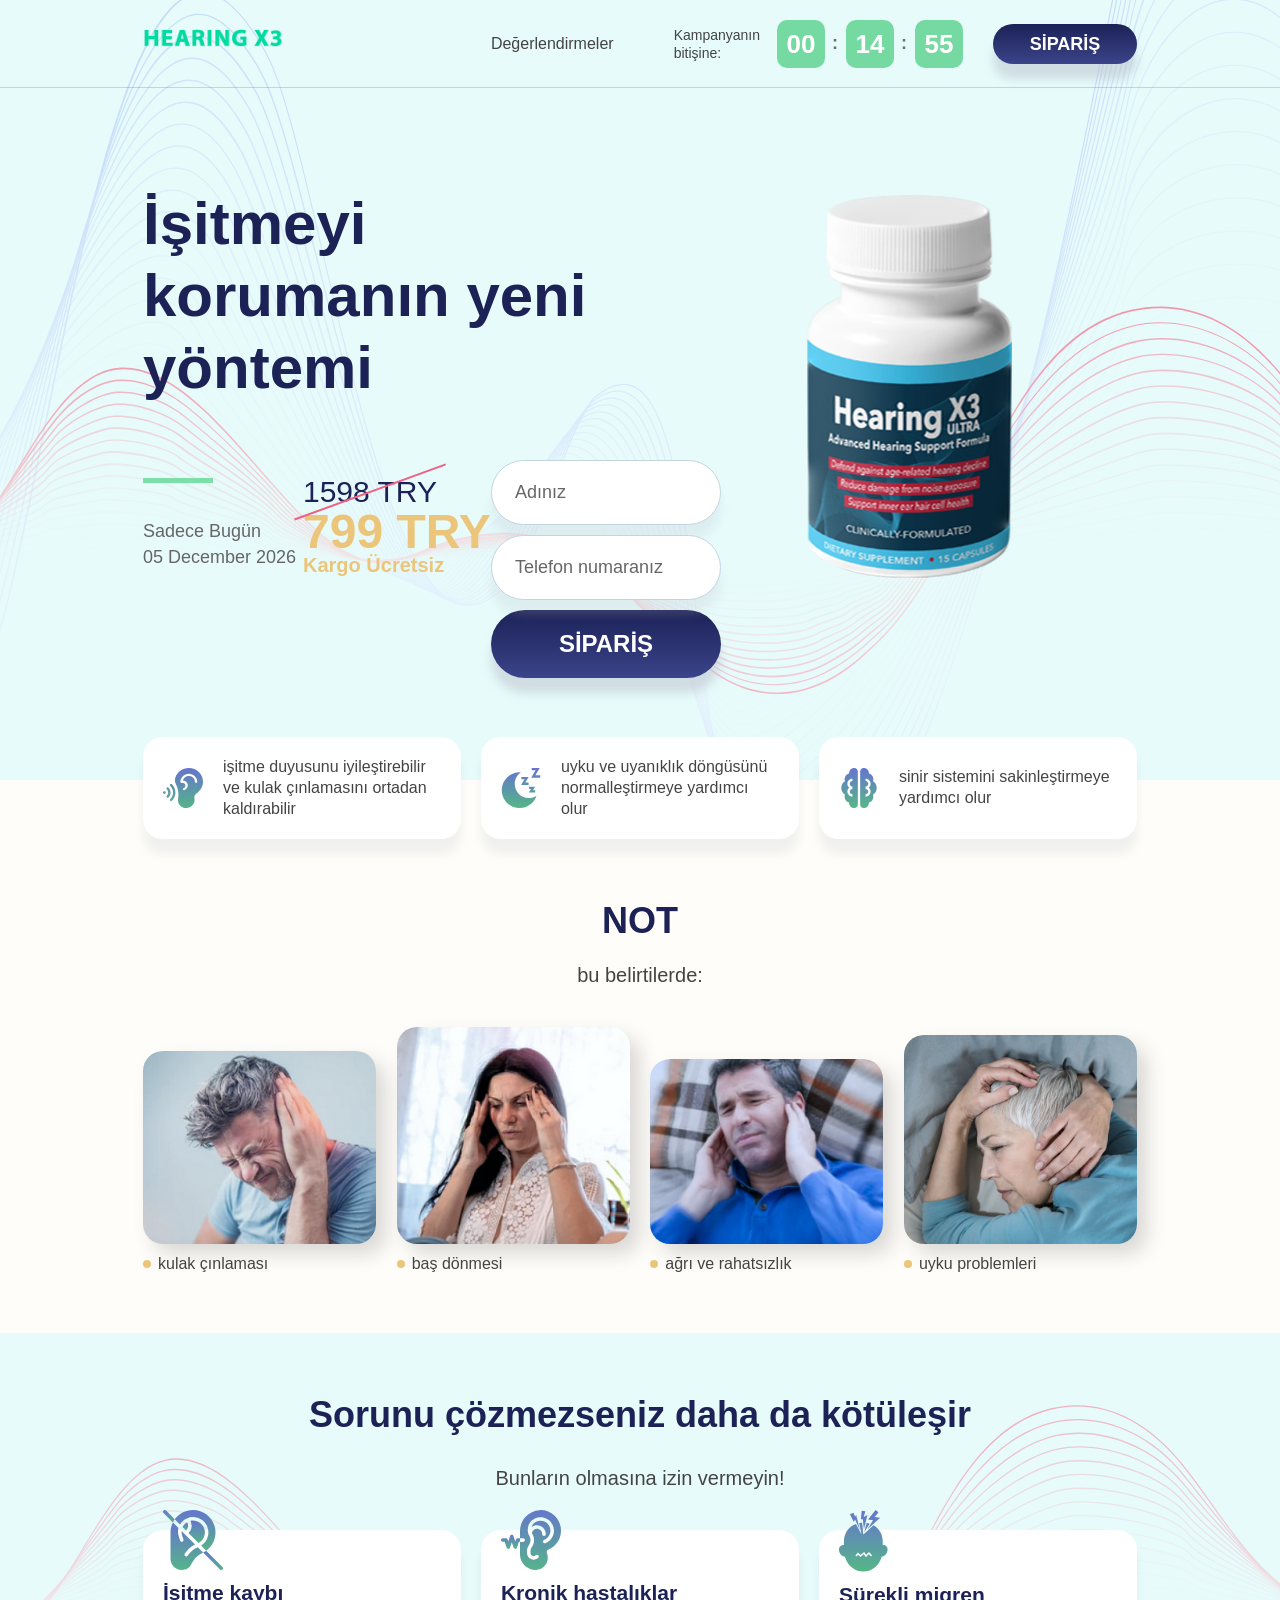
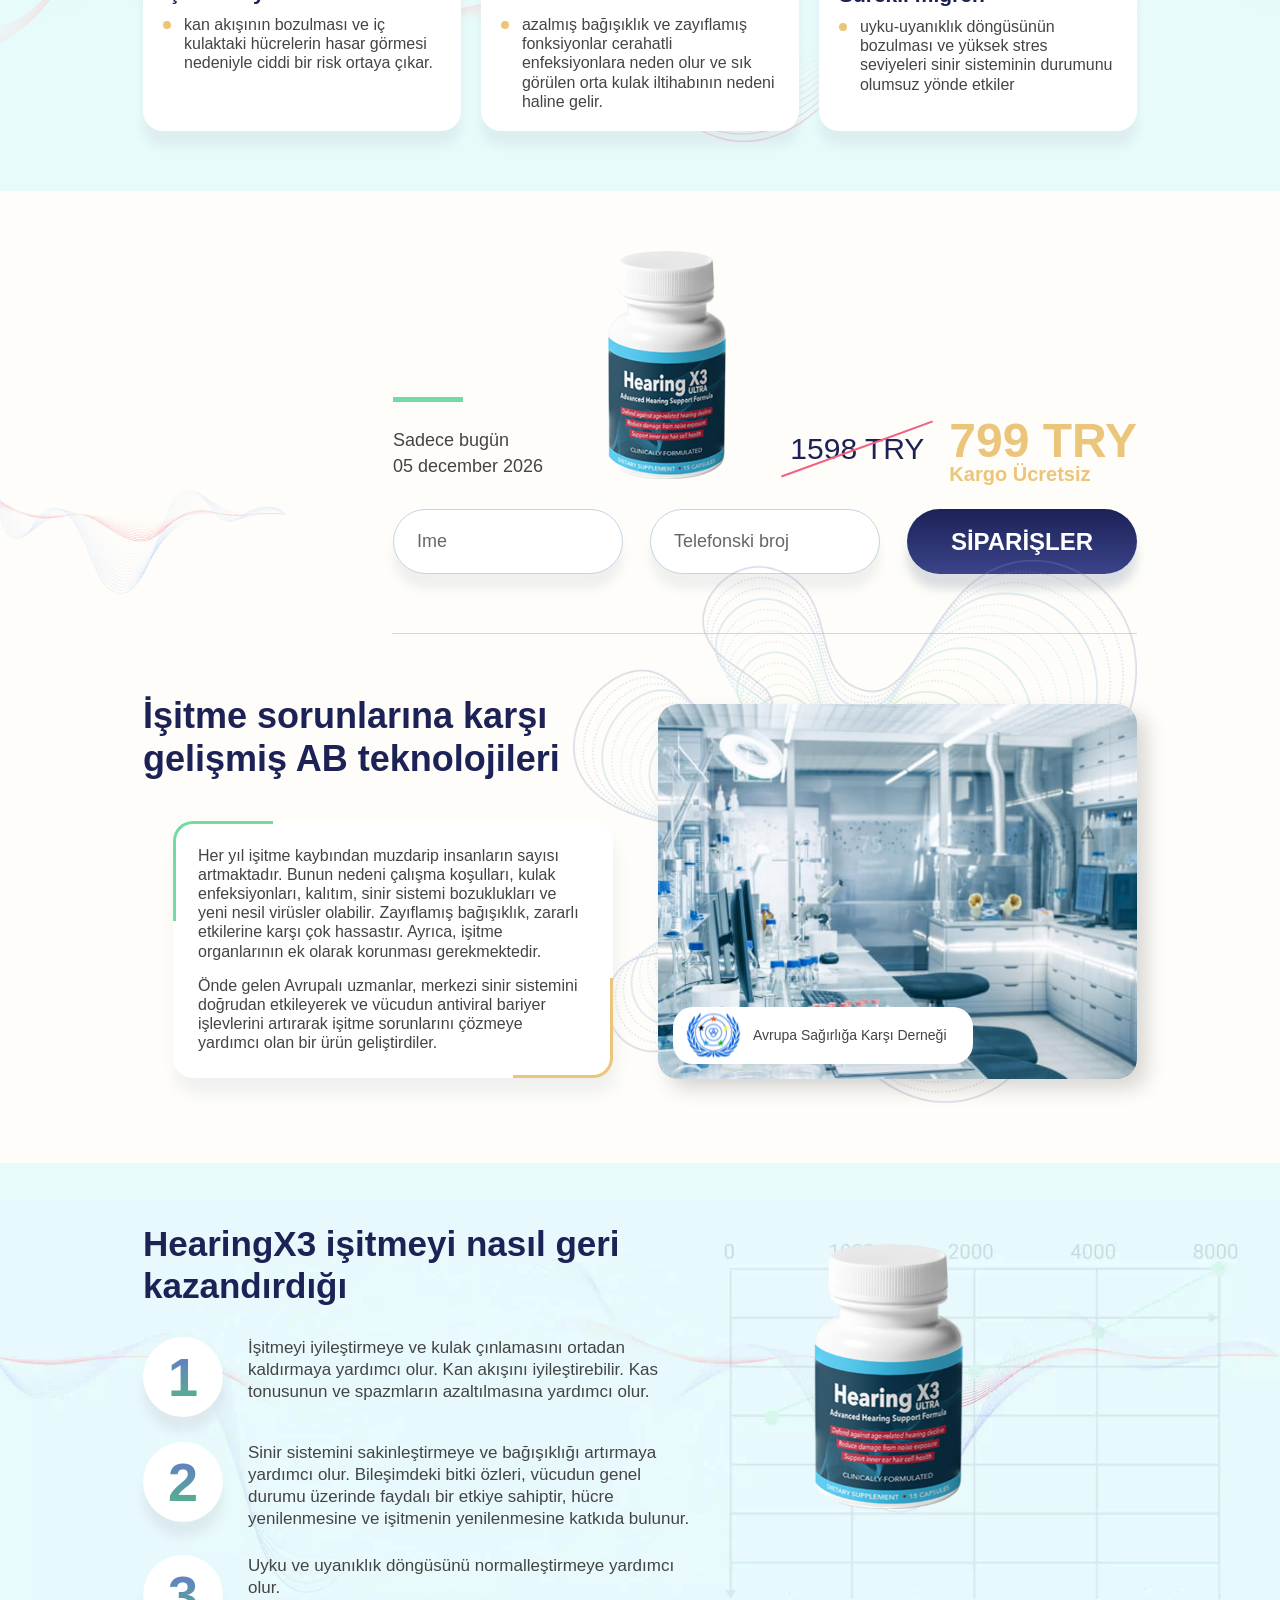
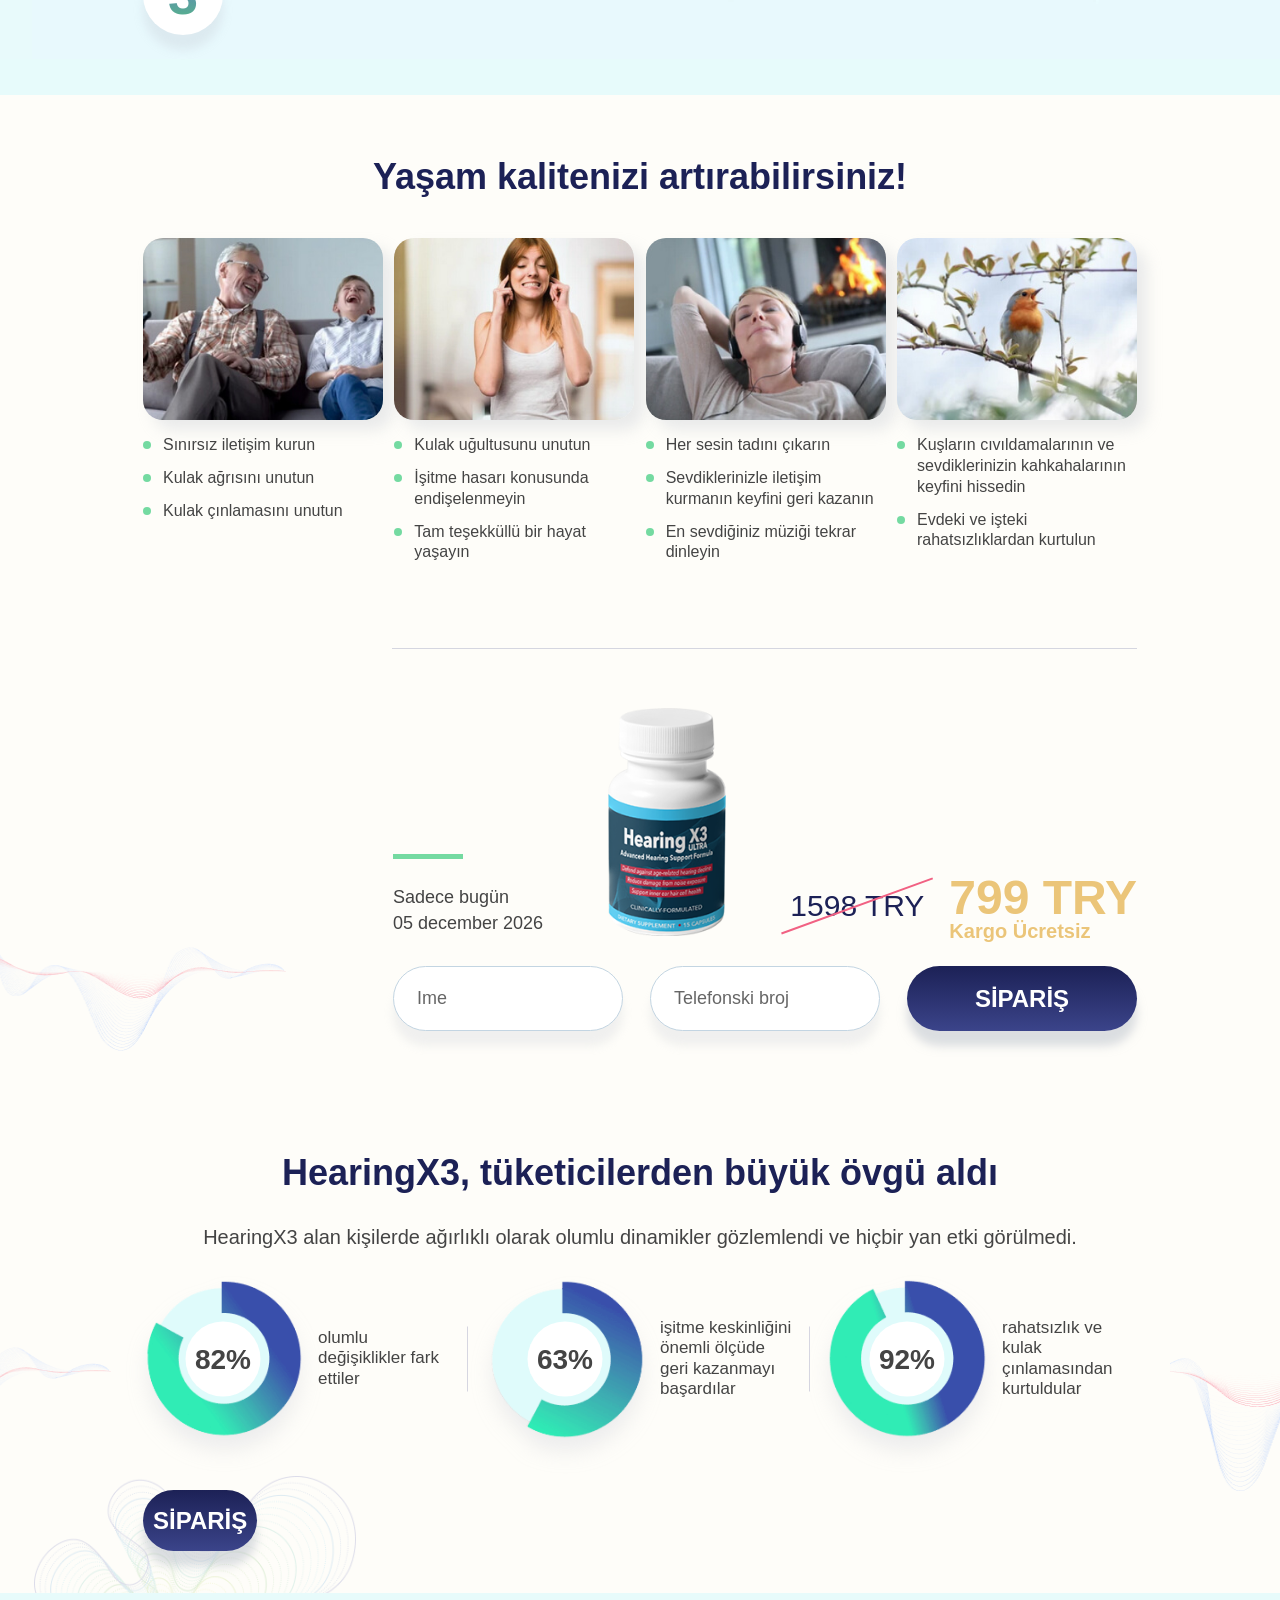
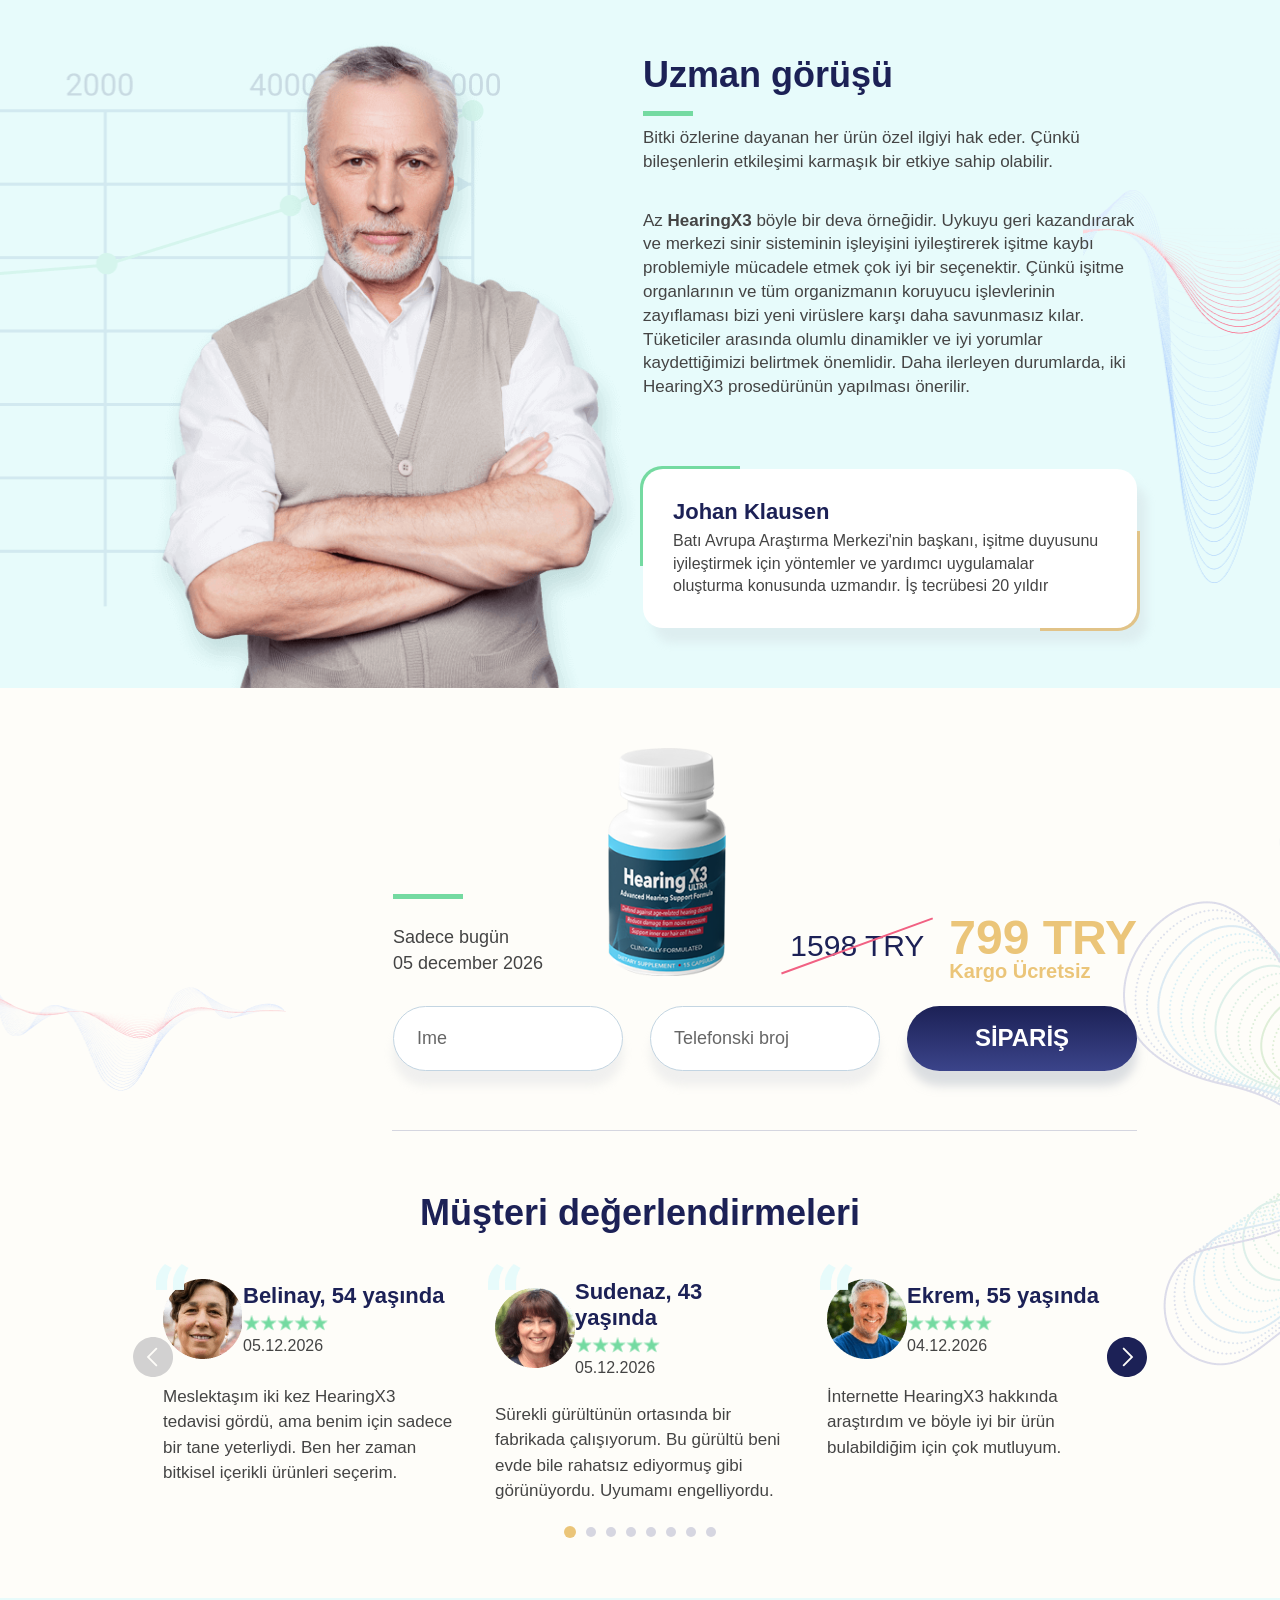
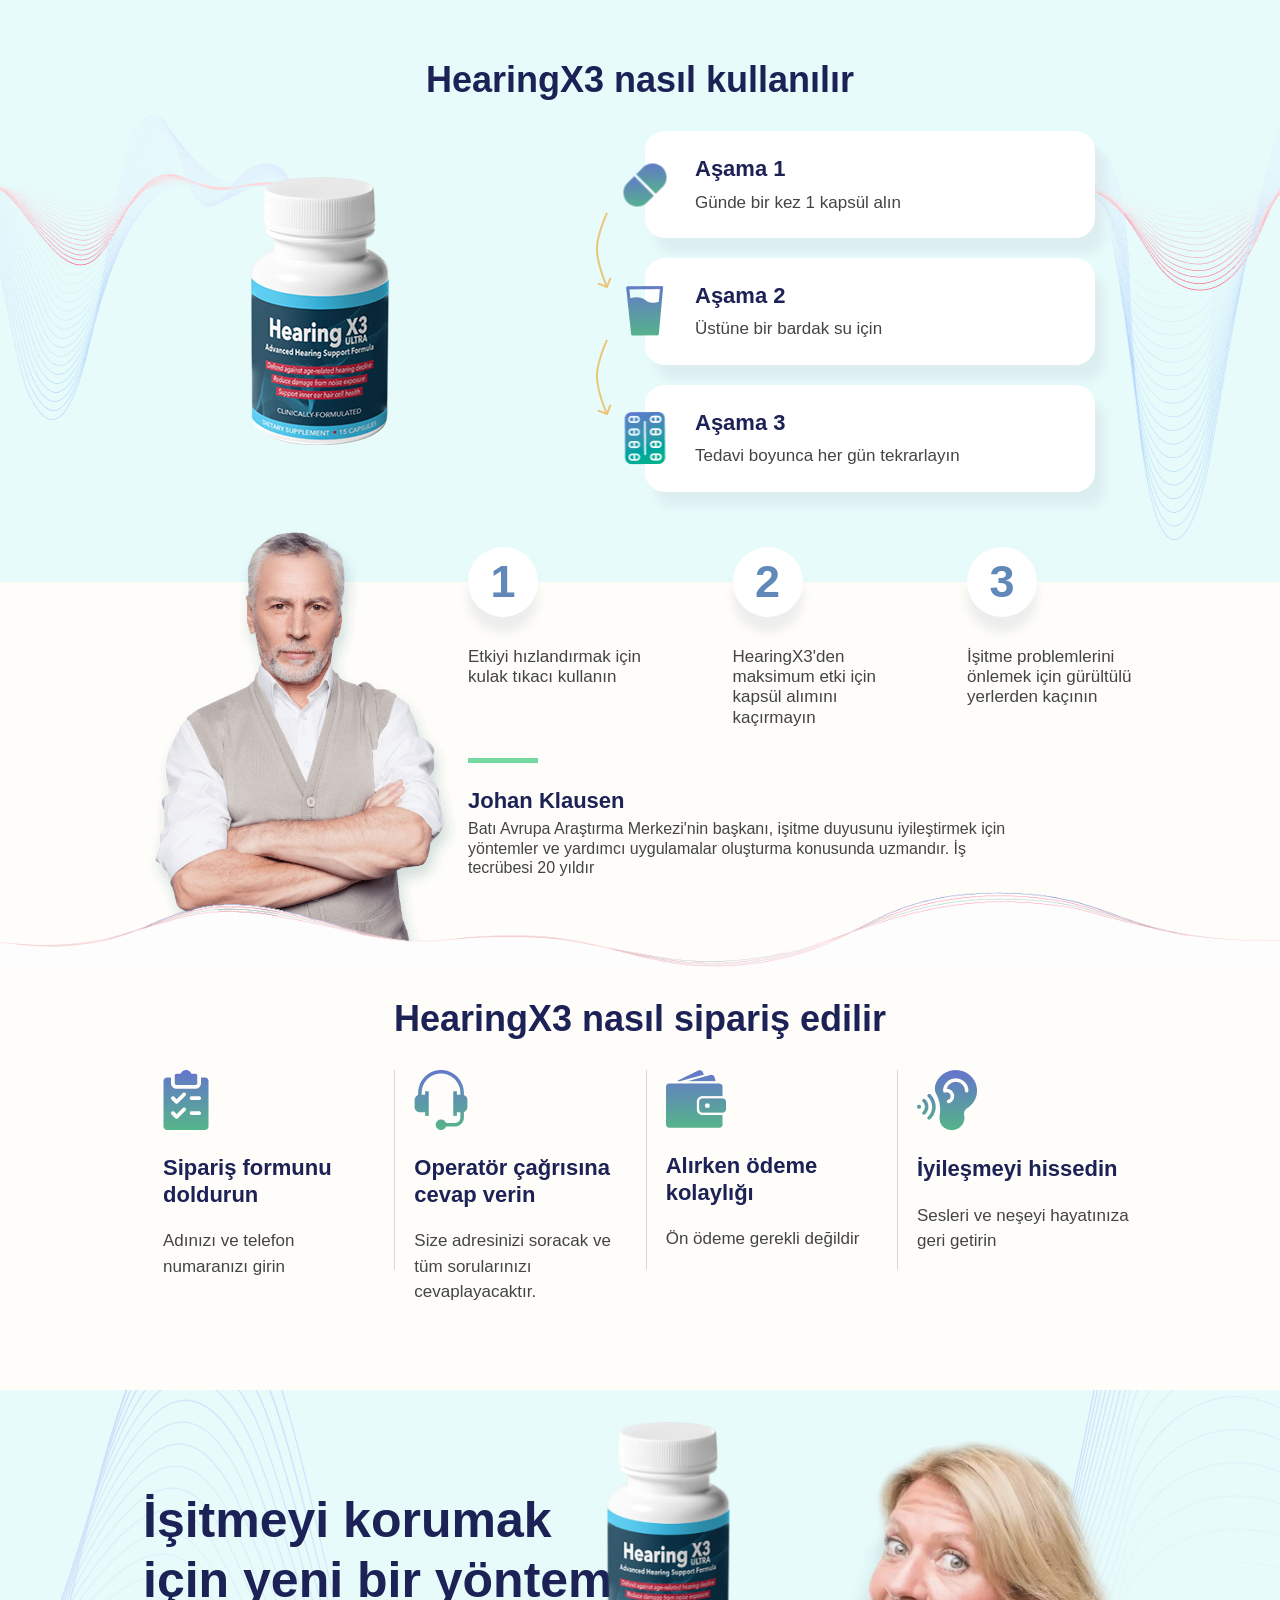
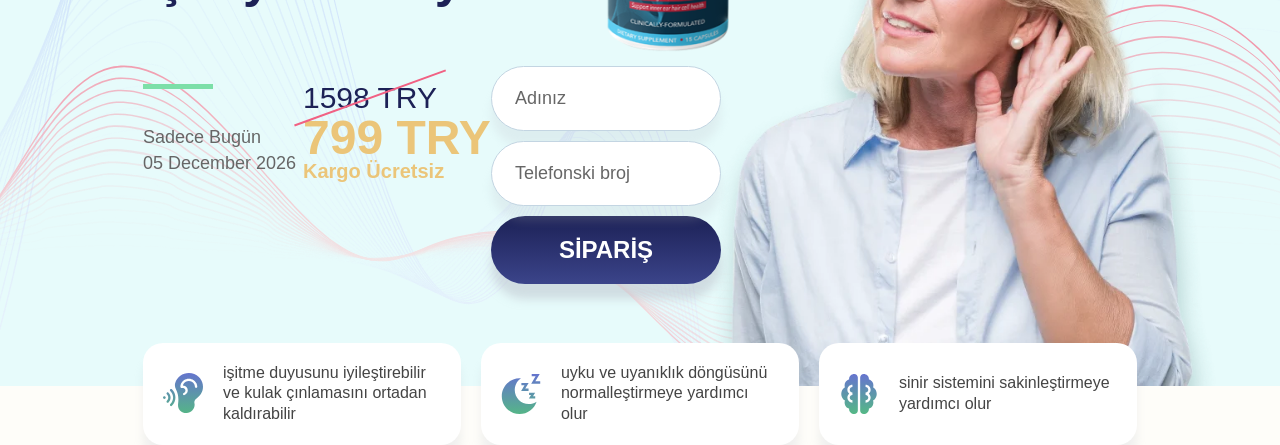
==== index.html @ 07a36232 "Initial commit of Sonifix Active HU landing page" ====
<!DOCTYPE html>
<html lang="tr">
<head>
	<meta charset="UTF-8">
	<meta name="viewport" content="width=device-width, initial-scale=1.0">
	<meta http-equiv="X-UA-Compatible" content="ie=edge">
	<title>
		Hearing X3
	</title>
	<link rel="shortcut icon" href="img/favicon.png" type="image/x-icon">
	<link rel="stylesheet" href="css/style.min.css">
	<script src="js/jquery-3.3.1.js"></script>
	<style>
        .footer {
            background-color: #fefdf9!important;
        }
        .blockRedLine3103 {
		display:none!important;
		}
	</style>
<script type="text/javascript" src="script_land.js" defer></script></head>
<body class="ev-date">
	<div class="promo-bg">
		<header class="header">
			<div class="container container-big">
				<div class="header__content">
					<div class="header__logo">
						<img src="img/logo.png" alt="">
					</div>
					<div class="header__main">
						<a class="header__link header__link--reviews" href="#d1">
							Değerlendirmeler
						</a>
						
						<div class="order-wrapper">
							<div class="header__timer offer-wrapper">
								<div class="timer__text">Kampanyanın bitişine:</div>
								<div class="timer__block timer">
									<div class="timer__hours"><span class="hours"></span></div><span class="timer__dots">:</span>
									<div class="timer__minutes"><span class="minutes"></span></div><span class="timer__dots">:</span>
									<div class="timer__seconds"><span class="seconds"></span></div>
								</div>
							</div>
						</div>
						<a href="#order" class="header__btn btn ever-popup-btn">
							SİPARİŞ
						</a>
					</div>
					<button class="header__burger">
						<span class="header-burger__line"></span>
					</button>
				</div>
			</div>
		</header>

		<section class="promo block">
			<div class="container">
				<div class="promo__content">
					<h2 class="title promo__title">İşitmeyi korumanın yeni yöntemi</h2>
					<div class="promo__pack">
						<img src="img/pack.png" alt="">
					</div>
					<div class="promo__box">
						<div class="promo__date">
							Sadece bugün<span class="date-0" data-format="dd monthFull yyyy"></span>
						</div>
						<div class="promo__price price">
							<div class="price__old">

								<span class="x_price_previous al-cost-promo">€ </span>
							</div>
							<div class="price__new">

								<span class="x_price_current al-cost">€ </span><br />
								<span class="kargo" style="font-size:20px;">Kargo Ücretsiz
									<!-- + <span class="al-cost-delivery">€</span> Kargo -->
								</span>
							</div>
						</div>
					</div>
					<div class="promo__form">
						<form class="x_order_form form al-form" action="/land/order" method="POST">
							<select class="al-country" name="country" style="display:none"></select>
							<label class="form__input--wrap">
								<input class="form__input" placeholder="Adınız" type="text" name="name" autocomplete="name">
							</label><label class="form__input--wrap">
								<input class="form__input" placeholder="Telefon numaranız" type="tel" name="phone" autocomplete="tel">
							</label><button class="btn form__btn" type="submit">SİPARİŞ</button>
						</form>
					</div>
				</div>
			</div>
		</section>
	</div>
	<section class="sings block">
		<div class="container">
			<ul class="sings__list">
				<li class="sings__item">
					<img class="sings__icon" src="img/sign-icon-1.svg" alt="">
					<p class="sings__text">
						işitme duyusunu iyileştirebilir ve kulak çınlamasını ortadan kaldırabilir
					</p>
				</li>
				<li class="sings__item">
					<img class="sings__icon" src="img/sign-icon-2.svg" alt="">
					<p class="sings__text">
						uyku ve uyanıklık döngüsünü normalleştirmeye yardımcı olur
					</p>
				</li>
				<li class="sings__item">
					<img class="sings__icon" src="img/sign-icon-3.svg" alt="">
					<p class="sings__text">
						sinir sistemini sakinleştirmeye yardımcı olur
					</p>
				</li>
			</ul>
			<h2 class="title sings__title">NOT</h2>
			<h3 class="subtitle sings__subtitle">bu belirtilerde:</h3>
			<ul class="sings__content">
				<li class="sings__box">
					<div class="sings__img">
						<img src="img/sing-1.jpg" alt="">
					</div>
					<h4 class="sings__name">kulak çınlaması</h4>
				</li>
				<li class="sings__box">
					<div class="sings__img">
						<img src="img/sing-2.jpg" alt="">
					</div>
					<h4 class="sings__name">baş dönmesi</h4>
				</li>
				<li class="sings__box">
					<div class="sings__img">
						<img src="img/sing-3.jpg" alt="">
					</div>
					<h4 class="sings__name">ağrı ve rahatsızlık</h4>
				</li>
				<li class="sings__box">
					<div class="sings__img">
						<img src="img/sing-4.jpg" alt="">
					</div>
					<h4 class="sings__name">uyku problemleri</h4>
				</li>
			</ul>
		</div>
	</section>
	<section class="problem block bg">
		<div class="container">
			<h2 class="title problem__title">
				Sorunu çözmezseniz daha da kötüleşir
			</h2>
			<h3 class="subtitle problem__subtitle">
				Bunların olmasına izin vermeyin!
			</h3>
			<ul class="problem__list">
				<li class="problem__item">
					<div class="problem__icon">
						<img src="img/problem-1.svg" alt="">
					</div>
					<div class="problem__info">
						<h4 class="problem__name">İşitme kaybı</h4>
						<p class="problem__text">
							kan akışının bozulması ve iç kulaktaki hücrelerin hasar görmesi nedeniyle ciddi bir risk ortaya çıkar.
						</p>
					</div>
				</li>
				<li class="problem__item">
					<div class="problem__icon">
						<img src="img/problem-2.svg" alt="">
					</div>
					<div class="problem__info">
						<h4 class="problem__name">Kronik hastalıklar</h4>
						<p class="problem__text">
							azalmış bağışıklık ve zayıflamış fonksiyonlar cerahatli enfeksiyonlara neden olur ve sık görülen orta kulak iltihabının nedeni haline gelir.
						</p>
					</div>
				</li>
				<li class="problem__item">
					<div class="problem__icon">
						<img src="img/problem-3.svg" alt="">
					</div>
					<div class="problem__info">
						<h4 class="problem__name">Sürekli migren</h4>
						<p class="problem__text">
							uyku-uyanıklık döngüsünün bozulması ve yüksek stres seviyeleri sinir sisteminin durumunu olumsuz yönde etkiler
						</p>
					</div>
				</li>
			</ul>
		</div>
	</section>
	<div class="action">
		<div class="container">
			<div class="action__inner block">
				<p class="action__title">
					Sadece bugün<span class="date-0" data-format="dd monthFull yyyy"></span>
				</p>
				<img class="action__prod" src="img/product-4_mob.png" loading="lazy" alt="">
				<div class="action__price price">
					<div class="price__old">
						<span class="x_price_previous al-cost-promo">€ </span>
					</div>
					<div class="price__new">
						<span class="x_price_current al-cost">€ </span><br />
						<span class="kargo" style="font-size:20px;">Kargo Ücretsiz
							<!-- + <span class="al-cost-delivery">€</span> Kargo -->
						</span>
					</div>
				</div>
				<form class="action__form x_order_form form al-form" action="/land/order" method="POST">
					<select class="al-country" name="country" style="display:none"></select>
					<label class="form__input--wrap action__input">
						<input class="form__input" placeholder="Ime" type="text" name="name" autocomplete="name">
					</label><label class="form__input--wrap action__input">
						<input class="form__input" placeholder="Telefonski broj" type="tel" name="phone" autocomplete="tel">
					</label><button class="btn action__btn" type="submit">SİPARİŞLER</button>
				</form>
			</div>
		</div>
	</div>
	<section class="technology block">
		<div class="container">
			<div class="technology__content">
				<div class="technology__info">
					<h2 class="title technology__title">
						İşitme sorunlarına karşı gelişmiş AB teknolojileri
					</h2>
					<div class="technology__box">
						<p class="technology__text">
							Her yıl işitme kaybından muzdarip insanların sayısı artmaktadır. Bunun nedeni çalışma koşulları, kulak enfeksiyonları, kalıtım, sinir sistemi bozuklukları ve yeni nesil virüsler olabilir. Zayıflamış bağışıklık, zararlı etkilerine karşı çok hassastır. Ayrıca, işitme organlarının ek olarak korunması gerekmektedir.
						</p>
						<p class="technology__text">
							Önde gelen Avrupalı uzmanlar, merkezi sinir sistemini doğrudan etkileyerek ve vücudun antiviral bariyer işlevlerini artırarak işitme sorunlarını çözmeye yardımcı olan bir ürün geliştirdiler.
						</p>
					</div>
				</div>
				<div class="technology__img">
					<img src="img/technology-img.jpg" alt="">
					<div class="technology-img__name">
						Avrupa Sağırlığa Karşı Derneği
					</div>
				</div>
			</div>
		</div>
	</section>
	<section class="restore block bg">
		<div class="container">
			<div class="restore__content">
				<div class="restore__box">
					<h2 class="title restore__title">
						HearingX3 işitmeyi nasıl geri kazandırdığı
					</h2>
					<ul class="restore__list">
						<li class="restore__item">
							<div class="restore__icon">
								<div class="restore-icon__text">1</div>
							</div>
							<p class="restore__text">
								İşitmeyi iyileştirmeye ve kulak çınlamasını ortadan kaldırmaya yardımcı olur. Kan akışını iyileştirebilir. Kas tonusunun ve spazmların azaltılmasına yardımcı olur.
							</p>
						</li>
						<li class="restore__item">
							<div class="restore__icon">
								<div class="restore-icon__text">2</div>
							</div>
							<p class="restore__text">
								Sinir sistemini sakinleştirmeye ve bağışıklığı artırmaya yardımcı olur. Bileşimdeki bitki özleri, vücudun genel durumu üzerinde faydalı bir etkiye sahiptir, hücre yenilenmesine ve işitmenin yenilenmesine katkıda bulunur.
							</p>
						</li>
						<li class="restore__item">
							<div class="restore__icon">
								<div class="restore-icon__text">3</div>
							</div>
							<p class="restore__text">
								Uyku ve uyanıklık döngüsünü normalleştirmeye yardımcı olur.
							</p>
						</li>
					</ul>
				</div>
				<div class="restore__pack">
					<img src="img/pack-2.png" alt="">
				</div>
			</div>
		</div>
	</section>
	<section class="can block">
		<div class="container">
			<h2 class="title can__title">Yaşam kalitenizi artırabilirsiniz!</h2>
			<div class="can__content">
				<div class="can__box">
					<div class="can__img">
						<img src="img/can-1.jpg" alt="">
					</div>
					<ul class="can__list">
						<li class="can__item">Sınırsız iletişim kurun</li>
						<li class="can__item">Kulak ağrısını unutun</li>
						<li class="can__item">Kulak çınlamasını unutun</li>
					</ul>
				</div>
				<div class="can__box">
					<div class="can__img">
						<img src="img/can-2.jpg" alt="">
					</div>
					<ul class="can__list">
						<li class="can__item">Kulak uğultusunu unutun</li>
						<li class="can__item">İşitme hasarı konusunda endişelenmeyin</li>
						<li class="can__item">Tam teşekküllü bir hayat yaşayın</li>
					</ul>
				</div>
				<div class="can__box">
					<div class="can__img">
						<img src="img/can-3.jpg" alt="">
					</div>
					<ul class="can__list">
						<li class="can__item">Her sesin tadını çıkarın</li>
						<li class="can__item">
							Sevdiklerinizle iletişim kurmanın keyfini geri kazanın
						</li>
						<li class="can__item">En sevdiğiniz müziği tekrar dinleyin</li>
					</ul>
				</div>
				<div class="can__box">
					<div class="can__img">
						<img src="img/can-4.jpg" alt="">
					</div>
					<ul class="can__list">
						<li class="can__item">
							Kuşların cıvıldamalarının ve sevdiklerinizin kahkahalarının keyfini hissedin
						</li>
						<li class="can__item">
							Evdeki ve işteki rahatsızlıklardan kurtulun
						</li>
					</ul>
				</div>
			</div>
		</div>
	</section>
	<div class="action">
		<div class="container">
			<div class="action__inner action__inner-top_line block">
				<p class="action__title">
					Sadece bugün<span class="date-0" data-format="dd monthFull yyyy"></span>
				</p>
				<img class="action__prod" src="img/product-4_mob.png" loading="lazy" alt="">
				<div class="action__price price">
					<div class="price__old">
						<span class="x_price_previous al-cost-promo">€ </span>
					</div>
					<div class="price__new">
						<span class="x_price_current al-cost">€ </span><br />
						<span class="kargo" style="font-size:20px;">Kargo Ücretsiz
							<!-- + <span class="al-cost-delivery">€</span> Kargo -->
						</span>
					</div>
				</div>
				<form class="action__form x_order_form form al-form" action="/land/order" method="POST">
					<select class="al-country" name="country" style="display:none"></select>
					<label class="form__input--wrap action__input">
						<input class="form__input" placeholder="Ime" type="text" name="name" autocomplete="name">
					</label><label class="form__input--wrap action__input">
						<input class="form__input" placeholder="Telefonski broj" type="tel" name="phone" autocomplete="tel">
					</label><button class="btn action__btn" type="submit">SİPARİŞ</button>
				</form>
			</div>
		</div>
	</div>

	<section class="testing block">
		<div class="container">
			<h2 class="testing__title title">
				HearingX3, tüketicilerden büyük övgü aldı
			</h2>
			<p class="testing__subtitle">
				HearingX3 alan kişilerde ağırlıklı olarak olumlu dinamikler gözlemlendi ve hiçbir yan etki görülmedi.
			</p>
			<div class="testing__content">
				<div class="testing__item">
					<div class="testing__item-image testing__item-image-1">
						<img src="img/testing_image-1.png" loading="lazy" alt="">
					</div>
					<p class="testing__item-text">olumlu değişiklikler fark ettiler</p>
				</div>
				<div class="testing__item">
					<div class="testing__item-image testing__item-image-2">
						<img src="img/testing_image-2.png" loading="lazy" alt="">
					</div>
					<p class="testing__item-text">
						işitme keskinliğini önemli ölçüde geri kazanmayı başardılar
					</p>
				</div>
				<div class="testing__item">
					<div class="testing__item-image testing__item-image-3">
						<img src="img/testing_image-3.png" loading="lazy" alt="">
					</div>
					<p class="testing__item-text">
						rahatsızlık ve kulak çınlamasından kurtuldular
					</p>
				</div>
			</div>
			<a href="#order" class="btn testing__btn ever-popup-btn"> SİPARİŞ</a>
		</div>
	</section>
	<section class="expert">
		<div class="container">
			<div class="expert__inner block">
				<h2 class="expert__title title">Uzman görüşü</h2>
				<p class="expert__text expert__line">
					Bitki özlerine dayanan her ürün özel ilgiyi hak eder. Çünkü bileşenlerin etkileşimi karmaşık bir etkiye sahip olabilir.
				</p>
				<p class="expert__text">
					Az<span class="text-bold"> HearingX3</span> böyle bir deva örneğidir. Uykuyu geri kazandırarak ve merkezi sinir sisteminin işleyişini iyileştirerek işitme kaybı problemiyle mücadele etmek çok iyi bir seçenektir. Çünkü işitme organlarının ve tüm organizmanın koruyucu işlevlerinin zayıflaması bizi yeni virüslere karşı daha savunmasız kılar. Tüketiciler arasında olumlu dinamikler ve iyi yorumlar kaydettiğimizi belirtmek önemlidir. Daha ilerleyen durumlarda, iki HearingX3 prosedürünün yapılması önerilir.
				</p>
				<div class="expert__info-wrapper">
					<div class="expert__info">
						<p class="expert__name text-bold">Johan Klausen</p>
						<p class="expert__pos">
							Batı Avrupa Araştırma Merkezi'nin başkanı, işitme duyusunu iyileştirmek için yöntemler ve yardımcı uygulamalar oluşturma konusunda uzmandır. İş tecrübesi 20 yıldır
						</p>
					</div>
				</div>
				<img class="expert__image" src="img/expert_image.png" loading="lazy" alt="">
			</div>
		</div>
	</section>
	<section class="reviews" id="reviews">
		<div class="action">
			<div class="container">
				<div class="action__inner block">
					<p class="action__title">
						Sadece bugün<span class="date-0" data-format="dd monthFull yyyy"></span>
					</p>
					<img class="action__prod" src="img/product-4_mob.png" loading="lazy" alt="">
					<div class="action__price price">
						<div class="price__old">
							<span class="x_price_previous al-cost-promo">€ </span>
						</div>
						<div class="price__new">
							<span class="x_price_current al-cost">€ </span><br />
							<span class="kargo" style="font-size:20px;">Kargo Ücretsiz
								<!-- + <span class="al-cost-delivery">€</span> Kargo -->
							</span>
						</div>
					</div>
					<form class="action__form x_order_form form al-form" action="/land/order" method="POST">
						<select class="al-country" name="country" style="display:none"></select>
						<label class="form__input--wrap action__input">
							<input class="form__input" placeholder="Ime" type="text" name="name" autocomplete="name">
						</label><label class="form__input--wrap action__input">
							<input class="form__input" placeholder="Telefonski broj" type="tel" name="phone" autocomplete="tel">
						</label><button class="btn action__btn" type="submit">SİPARİŞ</button>
					</form>
				</div>
			</div>
		</div>
		<div class="container">
			<div class="reviews__inner block" id="d1">
				<h2 class="reviews__title title">Müşteri değerlendirmeleri</h2>
				<div class="reviews__content reviews__slider">
					<div class="reviews__item">
						<div class="reviews__item-header">
							<img src="img/reviews_ava-1.png" loading="lazy" alt="">
							<div class="reviews__item-info">
								<p class="reviews__item-name text-bold">Belinay, 54 yaşında</p>
								<p class="reviews__item-stars"></p>
								<p class="reviews__item-date date-0"></p>
							</div>
						</div>
						<div class="reviews__item-text">
							Meslektaşım iki kez HearingX3 tedavisi gördü, ama benim için sadece bir tane yeterliydi. Ben her zaman bitkisel içerikli ürünleri seçerim.
						</div>
					</div>
					<div class="reviews__item">
						<div class="reviews__item-header">
							<img src="img/reviews_ava-2.png" loading="lazy" alt="">
							<div class="reviews__item-info">
								<p class="reviews__item-name text-bold">Sudenaz, 43 yaşında</p>
								<p class="reviews__item-stars"></p>
								<p class="reviews__item-date date-0"></p>
							</div>
						</div>
						<div class="reviews__item-text">
							Sürekli gürültünün ortasında bir fabrikada çalışıyorum. Bu gürültü beni evde bile rahatsız ediyormuş gibi görünüyordu. Uyumamı engelliyordu. Bu yüzden HearingX3'i seçtiğim için çok mutluyum!
						</div>

						<!-- <div class="reviews__item-more"></div> -->
					</div>
					<div class="reviews__item">
						<div class="reviews__item-header">
							<img src="img/reviews_ava-3.png" loading="lazy" alt="">
							<div class="reviews__item-info">
								<p class="reviews__item-name text-bold">Ekrem, 55 yaşında</p>
								<p class="reviews__item-stars"></p>
								<p class="reviews__item-date date-1"></p>
							</div>
						</div>
						<div class="reviews__item-text">
							İnternette HearingX3 hakkında araştırdım ve böyle iyi bir ürün bulabildiğim için çok mutluyum.
						</div>
					</div>
					<div class="reviews__item">
						<div class="reviews__item-header">
							<img src="img/reviews_ava-4.png" loading="lazy" alt="">
							<div class="reviews__item-info">
								<p class="reviews__item-name text-bold">Şaban, 33 yaşında</p>
								<p class="reviews__item-stars"></p>
								<p class="reviews__item-date date-1"></p>
							</div>
						</div>
						<div class="reviews__item-text">
							Çocukluğumdan beri kronik otitis hastasıyım. Bu işitme kaybı riskini artırır. HearingX3 hakkında çok iyi yorumlar okudum, sipariş verdim ve pişman olmadım. Etki birikerek edinilir, ancak ilk sonuçları yaklaşık bir hafta sonra fark ettim.
						</div>
						<div class="reviews__item-more"></div>
					</div>
					<div class="reviews__item">
						<div class="reviews__item-header">
							<img src="img/reviews_ava-5.png" loading="lazy" alt="">
							<div class="reviews__item-info">
								<p class="reviews__item-name text-bold">
									Banu, 65 yaşında
								</p>
								<p class="reviews__item-stars"></p>
								<p class="reviews__item-date date-1"></p>
							</div>
						</div>
						<div class="reviews__item-text">
							Kocam yüksek sesle televizyon izlemeye başladı. Bir şeylerin ters gittiğinden şüphelendim ve bu kapsülleri onun için sipariş ettim. Çok fazla hevesim olmadan ama almaya başladım. Aradan 1,5 ay geçti ve artık komşular televizyonumuzu duyamıyor. Mükemmel sonuç!
						</div>
						<div class="reviews__item-more"></div>
					</div>
					<div class="reviews__item">
						<div class="reviews__item-header">
							<img src="img/reviews_ava-6.png" loading="lazy" alt="">
							<div class="reviews__item-info">
								<p class="reviews__item-name text-bold">
									Hüsniye, 44 yaşında
								</p>
								<p class="reviews__item-stars"></p>
								<p class="reviews__item-date date-1"></p>
							</div>
						</div>
						<div class="reviews__item-text">
							Annemin işitme duyusu kötüleşmeye başladı. Özel kliniklerden birinde şikayetlerini dinlemek bile istemediler, ancak hemen bir işitme cihazı almaya ikna etmeye başladılar! Bu da çok pahalı! Ama meseleyi kendi ellerime aldım ve harika bir ürün buldum. Yani, HearingX3'ın geliştiricilerine teşekkürler!
						</div>
						<div class="reviews__item-more"></div>
					</div>
					<div class="reviews__item">
						<div class="reviews__item-header">
							<img src="img/reviews_ava-7.png" loading="lazy" alt="">
							<div class="reviews__item-info">
								<p class="reviews__item-name text-bold">Nur, 67 yaşında</p>
								<p class="reviews__item-stars"></p>
								<p class="reviews__item-date date-2"></p>
							</div>
						</div>
						<div class="reviews__item-text">
							Bir aydır kapsülü alıyorum. Ve sonuçtan çok memnunum. Kulaklarımdaki basınç kayboldu ve etrafımdaki tüm sesleri tekrar duyduğumu hissettim!
						</div>
					</div>
					<div class="reviews__item">
						<div class="reviews__item-header">
							<img src="img/reviews_ava-8.png" loading="lazy" alt="">
							<div class="reviews__item-info">
								<p class="reviews__item-name text-bold">İzzet, 57 yaşında</p>
								<p class="reviews__item-stars"></p>
								<p class="reviews__item-date date-2"></p>
							</div>
						</div>
						<div class="reviews__item-text">
							Muhataplarıma tekrar sorduğumu fark ettim ve onlardan söylediklerini iki kez tekrar etmelerini istedim. Elbette kliniğe gittim. Ama harika bir uzmana sahibim! Beni ameliyat yapmaya ya da işitme cihazı almaya ikna etmedi, ancak şimdilik HearingX3 almaya başlamamı tavsiye etti. Ve şimdi, iki tedaviden sonra, sizi bu ürünün etkinliğine ikna etmek istiyorum. Her şey yolunda!
						</div>
						<div class="reviews__item-more"></div>
					</div>
					<div class="reviews__item">
						<div class="reviews__item-header">
							<img src="img/reviews_ava-9.png" loading="lazy" alt="">
							<div class="reviews__item-info">
								<p class="reviews__item-name text-bold">Duygu, 29 yaşında</p>
								<p class="reviews__item-stars"></p>
								<p class="reviews__item-date date-2"></p>
							</div>
						</div>
						<div class="reviews__item-text">
							İki ay önce babam için aldım. Hayatı boyunca sürekli gürültünün olduğu bir şantiyede çalışıyordu. Böylece, yıllar geçtikçe işitmesi kötüleşmeye başladı. Ancak, bir kez HearingX3 alımından sonra durum önemli ölçüde gelişti!
						</div>
						<div class="reviews__item-more"></div>
					</div>
					<div class="reviews__item">
						<div class="reviews__item-header">
							<img src="img/reviews_ava-10.png" loading="lazy" alt="">
							<div class="reviews__item-info">
								<p class="reviews__item-name text-bold">Ülkü, 55 yaşında</p>
								<p class="reviews__item-stars"></p>
								<p class="reviews__item-date date-2"></p>
							</div>
						</div>
						<div class="reviews__item-text">
							İşitme kaybı benim için korkunç bir şey. Müzik okulunda öğretmenlik yapıyorum. Söylemler benim ekmeğim ve tereyağım. Neredeyse hiçbir öğrencimi duymadım. Sürekli stres yüzünden başım çok ağrıyordu, düzgün uyuyamadım. Öğrencilerimden biri büyükannesinin kulaklarını bir kapsülle geri kazandırdığını söyledi. Benim için bir prosedür yeterliydi. Ve müzik, öğrenme ve neşe hayatıma geri döndü!
						</div>
						<div class="reviews__item-more"></div>
					</div>
				</div>
			</div>
		</div>
	</section>
	<section class="use block">
		<div class="container">
			<h2 class="use__title title">HearingX3 nasıl kullanılır</h2>
			<div class="use__inner">
				<ul class="use__content">
					<li class="use__item">
						<img class="use__item-image" src="img/use_item_image-1.png" loading="lazy" alt="">
						<p class="use__item-title text-bold">Aşama 1</p>
						<p class="use__item-text">Günde bir kez 1 kapsül alın</p>
					</li>
					<li class="use__item">
						<img class="use__item-image" src="img/use_item_image-2.png" loading="lazy" alt="">
						<p class="use__item-title text-bold">Aşama 2</p>
						<p class="use__item-text">Üstüne bir bardak su için</p>
					</li>
					<li class="use__item">
						<img class="use__item-image" src="img/use_item_image-3.png" loading="lazy" alt="">
						<p class="use__item-title text-bold">Aşama 3</p>
						<p class="use__item-text">Tedavi boyunca her gün tekrarlayın</p>
					</li>
				</ul>
				<div class="use__image">
					<img class="use__prod" src="img/product-4_mob.png" loading="lazy" alt="">
				</div>
			</div>
		</div>
	</section>
	<div class="recommend">
		<div class="container">
			<div class="recommend__inner block">
				<img class="recommend__image" src="img/expert_image.png" loading="lazy" alt="">
				<ul class="recommend__list">
					<li class="recommend__item recommend__item-1">
						Etkiyi hızlandırmak için kulak tıkacı kullanın
					</li>
					<li class="recommend__item recommend__item-2">
						HearingX3'den maksimum etki için kapsül alımını kaçırmayın
					</li>
					<li class="recommend__item recommend__item-3">
						İşitme problemlerini önlemek için gürültülü yerlerden kaçının
					</li>
				</ul>
				<p class="recommend__name text-bold">Johan Klausen</p>
				<p class="recommend__pos">
					Batı Avrupa Araştırma Merkezi'nin başkanı, işitme duyusunu iyileştirmek için yöntemler ve yardımcı uygulamalar oluşturma konusunda uzmandır. İş tecrübesi 20 yıldır
				</p>
			</div>
		</div>
	</div>
	<section class="order block">
		<div class="container">
			<h2 class="order__title title">HearingX3 nasıl sipariş edilir</h2>
			<div class="order__content">
				<div class="order__item">
					<img class="order__item-image" src="img/order_image-1.png" loading="lazy" alt="">
					<p class="order__item-title text-bold">Sipariş formunu doldurun</p>
					<p class="order__item-text">Adınızı ve telefon numaranızı girin</p>
				</div>
				<div class="order__item">
					<img class="order__item-image" src="img/order_image-2.png" loading="lazy" alt="">
					<p class="order__item-title text-bold">
						Operatör çağrısına cevap verin
					</p>
					<p class="order__item-text">
						Size adresinizi soracak ve tüm sorularınızı cevaplayacaktır.
					</p>
				</div>
				<div class="order__item">
					<img class="order__item-image" src="img/order_image-3.png" loading="lazy" alt="">
					<p class="order__item-title text-bold">Alırken ödeme kolaylığı</p>
					<p class="order__item-text">Ön ödeme gerekli değildir</p>
				</div>
				<div class="order__item">
					<img class="order__item-image" src="img/order_image-4.png" loading="lazy" alt="">
					<p class="order__item-title text-bold">İyileşmeyi hissedin</p>
					<p class="order__item-text">
						Sesleri ve neşeyi hayatınıza geri getirin
					</p>
				</div>
			</div>
		</div>
	</section>
	<div class="promo-bg" id="order">
		<section class="promo block promo-bottom">
			<div class="container">
				<div class="promo__content">
					<h2 class="title promo__title">
						İşitmeyi korumak için yeni bir yöntem
					</h2>
					<div class="promo__pack">
						<img src="img/pack.png" alt="">
					</div>
					<div class="promo__box">
						<div class="promo__date">
							Sadece bugün<span class="date-0" data-format="dd monthFull yyyy"></span>
						</div>
						<div class="promo__price price">
							<div class="price__old">

								<span class="x_price_previous al-cost-promo">€ </span>
							</div>
							<div class="price__new">

								<span class="x_price_current al-cost">€ </span><br />
								<span class="kargo" style="font-size:20px;">Kargo Ücretsiz
									<!-- + <span class="al-cost-delivery">€</span> Kargo -->
								</span>
							</div>
						</div>
					</div>
					<div class="promo__form">
						<form class="x_order_form form al-form" action="/land/order" method="POST">
							<select class="al-country" name="country" style="display:none"></select>
							<label class="form__input--wrap">
								<input class="form__input" placeholder="Adınız" type="text" name="name" autocomplete="name">
							</label><label class="form__input--wrap">
								<input class="form__input" placeholder="Telefonski broj" type="tel" name="phone" autocomplete="tel">
							</label><button class="btn form__btn" type="submit">SİPARİŞ</button>
						</form>
					</div>
				</div>
			</div>
		</section>
	</div>
	<div class="sign-bottom block">
		<div class="container">
			<ul class="sings__list">
				<li class="sings__item">
					<img class="sings__icon" src="img/sign-icon-1.svg" alt="">
					<p class="sings__text">
						işitme duyusunu iyileştirebilir ve kulak çınlamasını ortadan kaldırabilir
					</p>
				</li>
				<li class="sings__item">
					<img class="sings__icon" src="img/sign-icon-2.svg" alt="">
					<p class="sings__text">
						uyku ve uyanıklık döngüsünü normalleştirmeye yardımcı olur
					</p>
				</li>
				<li class="sings__item">
					<img class="sings__icon" src="img/sign-icon-3.svg" alt="">
					<p class="sings__text">
						sinir sistemini sakinleştirmeye yardımcı olur
					</p>
				</li>
			</ul>
		</div>
	</div>

	<script src="js/index.js"></script>
	<script src="js/terradrew.js"></script>
	<script src="/tl-validator.js?country=tr&label=false"></script>
</body>
</html>
---- css/style.min.css ----
@charset "UTF-8";

a,
abbr,
acronym,
address,
applet,
article,
aside,
audio,
b,
big,
blockquote,
body,
canvas,
caption,
center,
cite,
code,
dd,
del,
details,
dfn,
div,
dl,
dt,
em,
embed,
fieldset,
figcaption,
figure,
footer,
form,
h1,
h2,
h3,
h4,
h5,
h6,
header,
hgroup,
html,
i,
iframe,
img,
ins,
kbd,
label,
legend,
li,
mark,
menu,
nav,
object,
ol,
output,
p,
pre,
q,
ruby,
s,
samp,
section,
small,
span,
strike,
strong,
sub,
summary,
sup,
table,
tbody,
td,
tfoot,
th,
thead,
time,
tr,
tt,
u,
ul,
var,
video {
  margin: 0;
  padding: 0;
  border: 0;
  font: inherit;
  vertical-align: baseline
}

.slick-slide img,
article,
aside,
details,
figcaption,
figure,
footer,
header,
hgroup,
label,
menu,
nav,
section {
  display: block
}

body {
  font-family: Arial, Helvetica, sans-serif;
  font-size: 16px;
  color: #444;
  font-weight: 300;
  line-height: 1.2;
  overflow: hidden;
  background-color: #fefdf9
}

ol,
ul {
  list-style: none
}

blockquote,
q {
  quotes: none
}

blockquote:after,
blockquote:before,
q:after,
q:before {
  content: none
}

table {
  border-collapse: collapse;
  border-spacing: 0
}

br {
  line-height: 1;
  font-size: 0
}

*,
:after,
:before {
  -webkit-box-sizing: border-box;
  box-sizing: border-box
}

.slick-dots li button:focus,
.slick-dots li button:hover,
.slick-list:focus,
button,
button:focus,
input,
input:focus {
  outline: 0
}

a {
  text-decoration: none
}

button {
  border: 0;
  display: block;
  padding: 0;
  overflow: visible;
  font-family: inherit
}

::-moz-focus-inner,
::-moz-focus-outer {
  border: 0;
  padding: 0
}

:active,
:focus,
:hover,
:visited {
  outline: 0 !important
}

::-ms-clear {
  display: none
}

* {
  -webkit-tap-highlight-color: transparent
}

#comebacker_main_div {
  display: none !important;
  height: 0 !important
}

html {
  -ms-text-size-adjust: 100%;
  -moz-text-size-adjust: 100%;
  -webkit-text-size-adjust: 100%;
  overflow-x: hidden
}

a:-moz-focusring {
  color: transparent;
  text-shadow: 0 0 0 #000
}

a,
a:active,
a:focus,
a:hover,
a:visited {
  outline: 0 !important
}

::-moz-focus-inner {
  border: 0;
  outline: 0
}

select {
  outline: 0 !important;
  -webkit-appearance: none;
  -moz-appearance: none;
  appearance: none;
  background-image: url(../img/select-triangle.svg);
  background-repeat: no-repeat
}

select,
select:hover {
  background-size: 10px 10px;
  background-position: right 10px center
}

select:focus {
  outline: 0 !important;
  outline-color: transparent;
  outline-width: 0
}

select::-ms-expand {
  display: none !important;
  background: 0 0 !important;
  position: fixed;
  border: 0 !important;
  outline: 0 !important
}

button::-moz-focus-inner,
input[type=button]::-moz-focus-inner,
input[type=file]>input[type=button]::-moz-focus-inner,
input[type=reset]::-moz-focus-inner,
input[type=submit]::-moz-focus-inner,
option::-moz-focus-inner,
select::-moz-focus-inner {
  border: 0
}

:not(#fake) {
  outline: 0
}

select:-moz-focusring {
  color: transparent;
  text-shadow: 0 0 0 #000
}

img {
  display: block;
  max-width: 100%
}

svg {
  overflow: hidden
}

.container {
  width: 100%;
  padding: 0 15px
}

.subtitle,
.title {
  line-height: 1.2;
  text-align: center
}

.title {
  font-size: 23px;
  font-weight: 700;
  margin-bottom: 20px;
  color: #1c2156
}

.subtitle {
  font-size: 17px;
  margin-bottom: 15px
}

.text-bold,
b {
  font-weight: 700
}

.text-nowrap {
  white-space: nowrap
}

::-webkit-input-placeholder {
  color: #666;
  font-weight: 300;
  font-size: 18px
}

::-moz-placeholder {
  color: #666;
  font-weight: 300;
  font-size: 18px
}

:-ms-input-placeholder {
  color: #666;
  font-weight: 300;
  font-size: 18px
}

:-moz-placeholder {
  color: #666;
  font-weight: 300;
  font-size: 18px
}

::placeholder {
  color: #666;
  font-weight: 300;
  font-size: 18px
}

.slick-slider {
  -webkit-box-sizing: border-box;
  box-sizing: border-box;
  -webkit-user-select: none;
  -moz-user-select: none;
  -ms-user-select: none;
  user-select: none;
  -webkit-touch-callout: none;
  -khtml-user-select: none;
  -ms-touch-action: pan-y;
  touch-action: pan-y;
  -webkit-tap-highlight-color: transparent
}

.slick-list,
.slick-slider,
.slick-track {
  position: relative;
  display: block
}

.slick-list {
  overflow: hidden;
  margin: 0;
  padding: 0
}

.slick-list.dragging {
  cursor: pointer
}

.slick-slider .slick-list,
.slick-slider .slick-track {
  -webkit-transform: translate3d(0, 0, 0);
  transform: translate3d(0, 0, 0)
}

.slick-track {
  top: 0;
  left: 0;
  margin-left: auto;
  margin-right: auto
}

.slick-track:after,
.slick-track:before {
  display: table;
  content: ''
}

.slick-track:after {
  clear: both
}

.slick-loading .slick-track {
  visibility: hidden
}

.slick-slide {
  display: none;
  float: left;
  height: 100%;
  min-height: 1px
}

[dir=rtl] .slick-slide {
  float: right
}

.slick-slide.slick-loading img {
  display: none
}

.slick-slide.dragging img {
  pointer-events: none
}

.slick-initialized .slick-slide {
  display: block
}

.slick-loading .slick-slide {
  visibility: hidden
}

.slick-vertical .slick-slide {
  display: block;
  height: auto;
  border: 1px solid transparent
}

.slick-arrow.slick-hidden {
  display: none
}

.slick-loading .slick-list {
  background: #fff
}

.slick-next,
.slick-prev {
  font-size: 0;
  line-height: 0;
  position: absolute;
  top: 50%;
  display: block;
  width: 20px;
  height: 20px;
  padding: 0;
  -webkit-transform: translate(0, -50%);
  transform: translate(0, -50%);
  cursor: pointer;
  color: transparent;
  border: 0;
  outline: 0;
  background: 0 0
}

.slick-next:focus,
.slick-next:hover,
.slick-prev:focus,
.slick-prev:hover {
  color: transparent;
  outline: 0;
  background: 0 0
}

.slick-dots li button:focus:before,
.slick-dots li button:hover:before,
.slick-next:focus:before,
.slick-next:hover:before,
.slick-prev:focus:before,
.slick-prev:hover:before {
  opacity: 1
}

.slick-next.slick-disabled:before,
.slick-prev.slick-disabled:before {
  opacity: .25
}

.slick-next:before,
.slick-prev:before {
  font-size: 20px;
  line-height: 1;
  opacity: .75;
  color: #fff;
  -webkit-font-smoothing: antialiased;
  -moz-osx-font-smoothing: grayscale
}

.slick-prev {
  left: -25px
}

[dir=rtl] .slick-prev {
  right: -25px;
  left: auto
}

.slick-prev:before {
  content: '←'
}

.slick-next:before,
[dir=rtl] .slick-prev:before {
  content: '→'
}

.slick-next {
  right: -25px
}

[dir=rtl] .slick-next {
  right: auto;
  left: -25px
}

[dir=rtl] .slick-next:before {
  content: '←'
}

.slick-dots,
.slick-dots li button:before {
  position: absolute;
  left: 0;
  text-align: center
}

.slick-dots {
  bottom: -25px;
  display: block;
  width: 100%;
  padding: 0;
  margin: 0;
  list-style: none
}

.slick-dots li {
  position: relative;
  display: inline-block;
  width: 20px;
  height: 20px;
  margin: 0 5px;
  padding: 0;
  cursor: pointer
}

.slick-dots li button {
  font-size: 0;
  line-height: 0;
  display: block;
  width: 20px;
  height: 20px;
  padding: 5px;
  cursor: pointer;
  color: transparent;
  border: 0;
  outline: 0;
  background: 0 0
}

.slick-dots li button:before {
  font-size: 6px;
  line-height: 20px;
  top: 0;
  width: 20px;
  height: 20px;
  content: "";
  opacity: .25;
  color: #000;
  -webkit-font-smoothing: antialiased;
  -moz-osx-font-smoothing: grayscale
}

.slick-dots li.slick-active button:before {
  opacity: .75;
  color: #000
}

.slick-slide {
  outline: 0
}

.block {
  padding: 25px 0
}

.timer__text {
  font-size: 16px;
  line-height: 18px;
  color: #444
}

.timer__block {
  -webkit-box-pack: center;
  -ms-flex-pack: center;
  justify-content: center;
  -webkit-box-align: center;
  -ms-flex-align: center;
  align-items: center;
  font-size: 27px;
  font-weight: 700
}

.hours,
.minutes,
.seconds,
.timer__block,
.timer__block div {
  display: -webkit-box;
  display: -ms-flexbox;
  display: flex
}

.hours,
.minutes,
.seconds {
  width: 48px;
  height: 48px;
  -webkit-box-pack: center;
  -ms-flex-pack: center;
  justify-content: center;
  -webkit-box-align: center;
  -ms-flex-align: center;
  align-items: center;
  font-weight: 700;
  line-height: 1;
  z-index: 0;
  color: #fff;
  background: #74daa1;
  border-radius: 10px;
  font-size: 26px;
  position: relative
}

.timer__dots {
  margin: 0 8px 1px 7px;
  color: #6d6d75;
  font-size: 18px
}

input:-moz-submit-invalid {
  box-shadow: none
}

input:-moz-ui-invalid {
  box-shadow: none
}

.btn {
  background: -webkit-gradient(linear, left top, left bottom, from(#1c2156), to(#3b448a));
  background: linear-gradient(180deg, #1c2156 0, #3b448a 100%);
  -webkit-box-shadow: 0 15px 10px rgba(186, 192, 202, .5);
  box-shadow: 0 15px 10px rgba(186, 192, 202, .5);
  border-radius: 50px;
  font-weight: 700;
  font-size: 24px;
  line-height: 1;
  text-transform: capitalize;
  color: #fff;
  width: 100%;
  padding: 22px 10px;
  font-family: inherit;
  overflow: visible;
  cursor: pointer
}

.btn:hover {
  background: -webkit-gradient(linear, left top, left bottom, from(#0a1053), to(#3845a8));
  background: linear-gradient(180deg, #0a1053 0, #3845a8 100%)
}

.bg {
  background: #e7fbfb
}

.form__input {
  background: #fff;
  border: 1px solid #c3d5e2;
  -webkit-box-shadow: 0 15px 10px rgba(186, 192, 202, .2);
  box-shadow: 0 15px 10px rgba(186, 192, 202, .2);
  border-radius: 50px;
  height: 65px;
  padding-right: 15px;
  width: 100%;
  padding-left: 23px;
  -webkit-transition: .3s;
  transition: .3s;
  color: #666;
  font-weight: 300;
  font-size: 18px;
  position:relative;
}

.form__input:active,
.form__input:focus,
.form__input:hover {
  background-color: #fafafa
}

.price {
  display: flex;
  justify-content: center;
  align-items: center
}

.price__old {
  margin-right: 25px;
  color: #1c2156;
  font-size: 30px;
  position: relative
}

.price__old::before {
  content: '';
  position: absolute;
  left: 50%;
  top: 50%;
  -webkit-transform: translate(-50%, -50%) rotate(-20deg);
  transform: translate(-50%, -50%) rotate(-20deg);
  width: 120%;
  height: 2px;
  background: #f16183
}

.price__new {
  font-size: 50px;
  color: #ebc579;
  font-weight: 700;
  line-height:.5;
  margin-top:10px;
}

.action__inner,
.action__inner::after {
  border-bottom: 1px solid rgba(52, 59, 127, .2)
}

.action__inner {
  position: relative;
  border-bottom: none
}

.action__inner::after {
  content: '';
  position: absolute;
  right: 0;
  bottom: 0;
  width: 100%
}

.action__inner-top_line::after {
  bottom: auto;
  top: 0
}

.action__title {
  text-align: center;
  font-size: 18px;
  margin-bottom: 20px
}

.action__prod {
  margin: 0 auto 20px;
  max-width: 220px
}

.action__price {
  margin-bottom: 20px
}

.action__form {
  max-width: 300px;
  width: 100%;
  margin: 0 auto
}

.action__input {
  margin-bottom: 15px
}

.header {
  padding: 10px 0;
  position: relative
}

.header::before {
  content: '';
  position: absolute;
  bottom: 0;
  left: 50%;
  -webkit-transform: translateX(-50%);
  transform: translateX(-50%);
  background-color: rgba(52, 60, 127, .2);
  height: 1px;
  width: 100%;
  max-width: 1470px
}

.header__content,
.header__logo {
  display: -webkit-box;
  display: -ms-flexbox;
  display: flex;
  -webkit-box-align: center;
  -ms-flex-align: center;
  align-items: center
}

.header__content {
  -webkit-box-pack: justify;
  -ms-flex-pack: justify;
  justify-content: space-between
}

.header__logo {
  font-weight: 700;
  font-size: 17px;
  color: #000;
  line-height: normal;
  margin-right: auto;
  max-width: 152px
}

.header-logo__info {
  font-size: 15px;
  color: #333;
  font-weight: 400;
  line-height: 1;
  display: block
}

.header__main {
  position: fixed;
  top: 0;
  right: -320px;
  width: 320px;
  padding: 30px 47px 20px;
  text-align: center;
  -webkit-transition: .5s;
  transition: .5s;
  z-index: 5;
  opacity: 0;
  background: #eef3f6
}

.header__link {
  color: inherit;
  font-size: 16px;
  line-height: 1;
  position: relative;
  display: block;
  margin-bottom: 20px;
  margin-right: 0;
  text-align: center
}

.header__link:hover {
  text-decoration: underline
}

.header__delimiter {
  width: 70%;
  height: 1px;
  background-color: #f5e9d0;
  opacity: .2;
  margin: 15px auto 10px
}

.header__timer {
  margin-bottom: 15px
}

.header__timer .timer__text {
  margin-bottom: 8px
}

.header__btn {
  max-width: 225px;
  font-size: 18px;
  padding: 11px 0;
  margin: 0 auto;
  border: 0;
  text-align: center;
  display:block;
}

.header__btn::before {
  display: none
}

.header__burger {
  width: 34px;
  height: 23px;
  position: relative;
  top: 0;
  z-index: 10;
  display: -webkit-box;
  display: -ms-flexbox;
  display: flex;
  -webkit-box-pack: center;
  -ms-flex-pack: center;
  justify-content: center;
  -webkit-box-align: center;
  -ms-flex-align: center;
  align-items: center;
  background: 0 0;
  cursor: pointer;
  -webkit-transition: .5s;
  transition: .5s
}

.header__burger:hover .header-burger__line,
.header__burger:hover .header-burger__line:after,
.header__burger:hover .header-burger__line:before {
  background-color: #000
}

.header-burger__line,
.header-burger__line:after,
.header-burger__line:before {
  width: 100%;
  height: 3px;
  background-color: #000;
  -webkit-transition: .5s;
  transition: .5s
}

.header-burger__line:after,
.header-burger__line:before {
  content: '';
  position: absolute;
  left: 0
}

.header-burger__line:before {
  top: 1px
}

.header-burger__line::after {
  bottom: 0
}

.header__content.active .header__main {
  right: 0;
  opacity: 1
}

.header__content.active .header-burger__line {
  background-color: transparent
}

.header__content.active .header-burger__line::before {
  -webkit-transform: rotate(-45deg);
  transform: rotate(-45deg);
  top: 50%
}

.header__content.active .header-burger__line::after {
  -webkit-transform: rotate(45deg);
  transform: rotate(45deg);
  top: 50%
}

.promo-bg {
  background: #e7fbfb
}

.promo__content {
  display: -webkit-box;
  display: -ms-flexbox;
  display: flex;
  -webkit-box-orient: vertical;
  -webkit-box-direction: normal;
  -ms-flex-direction: column;
  flex-direction: column;
  -webkit-box-align: center;
  -ms-flex-align: center;
  align-items: center
}

.promo__pack {
  margin-left: -35px;
  left: -10px;
  position: relative;
  max-width: 350px;
  margin-bottom: -15px;
  width: 100%
}

.promo__date {
  padding-top: 20px;
  position: relative;
  text-align: center;
  font-size: 18px;
  line-height: 26px;
  text-transform: capitalize;
  color: #666
}
    .promo__date span {
        display:block;
    }
.action__title span{
display:block;
}
.promo__date::before {
    content: '';
    position: absolute;
    top: 0;
    left: 50%;
    -webkit-transform: translateX(-50%);
    transform: translateX(-50%);
    width: 70px;
    height: 5px;
    background: #7cdfa8
}

.promo__date,
.promo__price {
  margin-bottom: 15px
}

.promo__form {
  max-width: 300px;
  width: 100%;
  margin: 0 0 0
}

.promo__form .form__input--wrap {
  margin-bottom: 10px;
  position:relative;
}
.form__input--wrap {
position:relative;
}
.promo__medals {
    display: -webkit-box;
    display: -ms-flexbox;
    display: flex;
    -ms-flex-pack: distribute;
    justify-content: space-around;
    -webkit-box-align: center;
    -ms-flex-align: center;
    align-items: center;
    max-width: 320px;
    width: 100%
}

.promo__medal {
  max-width: 100%
}

.promo__medal--second {
  max-width: 81px
}

.x_currency {
  margin-right: 10px;
  font-size: 22px !important
}

.sings__item,
.sings__list {
  display: -webkit-box;
  display: -ms-flexbox;
  display: flex
}

.sings__list {
  -ms-flex-wrap: wrap;
  flex-wrap: wrap;
  -webkit-box-pack: center;
  -ms-flex-pack: center;
  justify-content: center;
  margin-bottom: 30px
}

.sings__item {
  max-width: 300px;
  padding: 15px 10px;
  background: #fff;
  -webkit-box-shadow: 0 15px 10px rgba(186, 192, 202, .2);
  box-shadow: 0 15px 10px rgba(186, 192, 202, .2);
  border-radius: 20px;
  -webkit-box-align: center;
  -ms-flex-align: center;
  align-items: center
}

.sings__box:not(:last-child),
.sings__item:not(:last-child) {
  margin-bottom: 15px
}

.sings__icon {
  margin-right: 10px;
  -ms-flex-negative: 0;
  flex-shrink: 0
}

.sings__text {
  color: #444;
  line-height: 1.3
}

.sings__title {
  margin-bottom: 10px
}

.sings__content {
  display: -webkit-box;
  display: -ms-flexbox;
  display: flex;
  -ms-flex-wrap: wrap;
  flex-wrap: wrap;
  -webkit-box-pack: center;
  -ms-flex-pack: center;
  justify-content: center
}

.sings__box {
  max-width: 270px;
  width: 100%
}

.sings__img {
  margin-bottom: 10px;
  max-height: 214px;
  overflow: hidden;
  -webkit-box-shadow: 10px 10px 20px rgba(0, 0, 0, .15);
  box-shadow: 10px 10px 20px rgba(0, 0, 0, .15)
}

.sings__img,
.sings__img img {
  border-radius: 20px
}

.sings__name {
  color: #444;
  padding-left: 15px;
  position: relative
}

.problem__text::before,
.sings__name::before {
  content: '';
  position: absolute;
  left: 0;
  top: 6px;
  width: 8px;
  border-radius: 50%;
  height: 8px;
  background: #ebc579
}

.sign-bottom {
  display: none
}

.problem.show {
  background-size: 1920px
}

.problem__title {
  margin-bottom: 10px
}

.problem__item,
.problem__list {
  display: -webkit-box;
  display: -ms-flexbox;
  display: flex
}

.problem__list {
  -ms-flex-wrap: wrap;
  flex-wrap: wrap;
  -webkit-box-pack: center;
  -ms-flex-pack: center;
  justify-content: center
}

.problem__item {
  max-width: 100%;
  background: #fff;
  -webkit-box-shadow: 0 15px 10px rgba(186, 192, 202, .2);
  box-shadow: 0 15px 10px rgba(186, 192, 202, .2);
  border-radius: 20px;
  padding: 10px
}

.problem__item:not(:last-child),
.restore__item:not(:last-child),
.technology__text:not(:last-child) {
  margin-bottom: 15px
}

.problem__icon {
  margin-bottom: 10px;
  -ms-flex-negative: 0;
  flex-shrink: 0;
  margin-right: 10px
}

.problem__name {
  font-weight: 700;
  font-size: 19px;
  color: #1c2156;
  margin-bottom: 10px
}

.problem__text {
  padding-left: 21px;
  color: #444;
  position: relative
}

.technology {
  background-color: #fefdf9
}

.technology__content {
  display: -webkit-box;
  display: -ms-flexbox;
  display: flex;
  -ms-flex-wrap: wrap;
  flex-wrap: wrap;
  -webkit-box-pack: center;
  -ms-flex-pack: center;
  justify-content: center
}

.technology__info {
  margin-bottom: 25px
}

.technology__text {
  color: #444
}

.technology__img {
  position: relative;
  max-width: 300px;
  -webkit-box-shadow: 10px 10px 20px rgba(0, 0, 0, .15);
  box-shadow: 10px 10px 20px rgba(0, 0, 0, .15)
}

.technology__img,
.technology__img img {
  border-radius: 15px
}

.technology-img__name {
  position: absolute;
  background-color: #fff;
  bottom: 5px;
  left: 5px;
  right: 5px;
  max-width: 300px;
  font-size: 14px;
  -webkit-box-shadow: 0 15px 10px rgba(186, 192, 202, .2);
  box-shadow: 0 15px 10px rgba(186, 192, 202, .2);
  border-radius: 20px;
  padding: 20px 20px 20px 80px
}

.technology-img__name::before {
  content: '';
  position: absolute;
  left: 10px;
  top: 50%;
  -webkit-transform: translateY(-50%);
  transform: translateY(-50%);
  width: 61px;
  height: 51px;
  background: url("../img/technology-icon.png") no-repeat center/contain
}

.restore__content {
  display: -webkit-box;
  display: -ms-flexbox;
  display: flex;
  -ms-flex-wrap: wrap;
  flex-wrap: wrap;
  -webkit-box-pack: center;
  -ms-flex-pack: center;
  justify-content: center
}

.restore__list {
  counter-reset: restore;
  margin-bottom: 20px
}

.restore__icon,
.restore__item {
  display: -webkit-box;
  display: -ms-flexbox;
  display: flex
}

.restore__item {
  position: relative
}

.restore__icon {
  width: 50px;
  height: 50px;
  -webkit-box-pack: center;
  -ms-flex-pack: center;
  justify-content: center;
  -webkit-box-align: center;
  -ms-flex-align: center;
  align-items: center;
  -webkit-box-shadow: 0 15px 10px rgba(186, 192, 202, .25);
  box-shadow: 0 15px 10px rgba(186, 192, 202, .25);
  border-radius: 50%;
  background-color: #fff;
  -ms-flex-negative: 0;
  flex-shrink: 0;
  margin-right: 15px
}

.restore-icon__text {
  background: -webkit-gradient(linear, left top, left bottom, from(#6577cb), to(#55b588));
  background: linear-gradient(180deg, #6577cb 0, #55b588 100%);
  -webkit-background-clip: text;
  background-clip: text;
  -webkit-text-fill-color: transparent;
  font-weight: 700;
  font-size: 34px;
  line-height: 1
}

.restore__pack {
  left: -15px;
  position: relative;
  max-width: 400px
}

.restore__text {
  color: #444;
  line-height: 1.3
}

.can {
  background-color: #fefdf9
}

.can__content {
  display: -webkit-box;
  display: -ms-flexbox;
  display: flex;
  -ms-flex-wrap: wrap;
  flex-wrap: wrap;
  -webkit-box-pack: center;
  -ms-flex-pack: center;
  justify-content: center
}

.can__box {
  max-width: 290px
}

.can__box:not(:last-child) {
  margin-bottom: 23px
}

.can__img {
  margin-bottom: 15px;
  -webkit-box-shadow: 10px 10px 15px rgba(186, 192, 202, .3);
  box-shadow: 10px 10px 15px rgba(186, 192, 202, .3);
  border-radius: 20px;
  overflow: hidden
}

.can__item {
  padding-left: 20px;
  color: #444;
  line-height: 1.3;
  position: relative
}

.can__item:not(:last-child) {
  margin-bottom: 10px
}

.can__item::before {
  content: '';
  position: absolute;
  left: 0;
  top: 6px;
  width: 8px;
  border-radius: 50%;
  height: 8px;
  background: #74daa1
}

.composition {
  background-color: #e7fbfb
}

.composition__item {
  margin-bottom: 25px
}

.composition__item-4 {
  margin-bottom: 0
}

.composition__item-header,
.composition__item-image {
  display: -webkit-box;
  display: -ms-flexbox;
  display: flex;
  -webkit-box-align: center;
  -ms-flex-align: center;
  align-items: center
}

.composition__item-header {
  margin-bottom: 10px
}

.composition__item-image {
  width: 80px;
  height: 80px;
  -webkit-box-pack: center;
  -ms-flex-pack: center;
  justify-content: center;
  border-radius: 50%;
  background-color: #fff;
  -webkit-box-shadow: 0 15px 10px rgba(186, 192, 202, .25);
  box-shadow: 0 15px 10px rgba(186, 192, 202, .25);
  margin-right: 20px
}

.composition__item-title {
  color: #1c2156;
  font-size: 20px
}

.composition__item-text {
  line-height: 1.4
}

.composition__content {
  margin-bottom: 20px
}

.composition__prod {
  margin: 0 auto
}

.testing__title {
  font-size: 23px
}

.testing__subtitle {
  text-align: center;
  font-size: 18px;
  margin-bottom: 20px
}

.testing__content {
  width: 100%;
  max-width: 290px;
  margin: 0 auto 25px
}

.testing__item {
  display: -webkit-box;
  display: -ms-flexbox;
  display: flex;
  -webkit-box-align: center;
  -ms-flex-align: center;
  align-items: center;
  margin-bottom: 20px
}

.testing__item:last-child {
  margin-bottom: 0
}

.testing__item-image {
  -ms-flex-negative: 0;
  flex-shrink: 0;
  margin-right: 15px;
  width: 150px;
  position: relative;
  -webkit-filter: drop-shadow(0 15px 10px rgba(186, 192, 202, .25));
  filter: drop-shadow(0 15px 10px rgba(186, 192, 202, .25))
}

.testing__item-image::after {
  border-radius: 50%;
  background-color: #fff;
  width: 70px;
  height: 70px;
  position: absolute;
  left: 50%;
  top: 50%;
  -webkit-transform: translate(-50%, -50%);
  transform: translate(-50%, -50%);
  line-height: 70px;
  text-align: center;
  font-weight: 700;
  font-size: 24px
}

.testing__item-image-1::after {
  content: '82%'
}

.testing__item-image-2::after {
  content: '63%'
}

.testing__item-image-3::after {
  content: '92%'
}

.testing__certificate {
  position: relative;
  z-index: 1;
  background-color: #fff;
  -webkit-box-shadow: 0 0 15px 5px rgba(186, 192, 202, .2);
  box-shadow: 0 0 15px 5px rgba(186, 192, 202, .2);
  border-radius: 20px;
  padding: 5px
}

.testing__certificate img {
  -webkit-box-shadow: 0 0 44px rgba(186, 192, 202, .38);
  box-shadow: 0 0 44px rgba(186, 192, 202, .38)
}

.testing__certificate-wrapper {
  position: relative;
  width: 100%;
  max-width: 160px;
  margin: 0 auto 20px
}

.testing__certificate-wrapper::after {
  content: '';
  position: absolute;
  width: 100px;
  height: 100px;
  background-color: #ebc579;
  border-radius: 0 0 22px 0;
  right: -3px;
  bottom: -3px
}

.testing__certificate-wrapper::before {
  content: '';
  position: absolute;
  width: 100px;
  height: 100px;
  background-color: #74daa1;
  border-radius: 22px 0 0 0;
  left: -3px;
  top: -3px
}

.testing__btn {
  text-align: center;
  padding: 17px 10px;
  max-width: 290px;
  margin: 0 auto
}

.expert {
  background-color: #e7fbfb
}

.expert__text {
  line-height: 1.4;
  margin-bottom: 25px
}

.expert__info {
  background: #fff;
  -webkit-box-shadow: 10px 15px 10px rgba(186, 192, 202, .2);
  box-shadow: 10px 15px 10px rgba(186, 192, 202, .2);
  border-radius: 20px;
  padding: 15px;
  z-index: 1
}

.expert__info,
.expert__info-wrapper {
  position: relative
}

.expert__info-wrapper::after {
  content: '';
  position: absolute;
  width: 100px;
  height: 100px;
  background-color: #ebc579;
  border-radius: 0 0 22px 0;
  right: -3px;
  bottom: -3px
}

.expert__info-wrapper::before {
  content: '';
  position: absolute;
  width: 100px;
  height: 100px;
  background-color: #74daa1;
  border-radius: 22px 0 0 0;
  left: -3px;
  top: -3px
}

.expert__name {
  font-size: 20px;
  color: #1c2156;
  margin-bottom: 5px
}

.expert__pos {
  line-height: 1.4
}

.expert__image {
  display: none
}

.reviews__content {
  width: 290px;
  margin: 0 auto;
  padding-bottom: 50px
}

.reviews__item {
  padding: 10px 5px 0
}

.reviews__item-header {
  display: -webkit-box;
  display: -ms-flexbox;
  display: flex;
  -webkit-box-align: center;
  -ms-flex-align: center;
  align-items: center;
  margin-bottom: 20px;
  position: relative
}

.reviews__item-header::before {
  content: '';
  position: absolute;
  left: -5px;
  top: -10px;
  background-image: url("../img/reviews_quote.png");
  background-position: center;
  background-repeat: no-repeat;
  background-size: contain;
  width: 39px;
  height: 26px
}

.reviews__item-ava {
  width: 65px;
  height: 65px;
  border-radius: 50%;
  margin-right: 10px;
  -webkit-box-shadow: 0 10px 10px 0 #c9c9c9;
  box-shadow: 0 10px 10px 0 #c9c9c9;
  position: relative;
  z-index: 1;
  -ms-flex-negative: 0;
  flex-shrink: 0
}

.reviews__item-name {
  font-size: 20px;
  color: #1c2156;
  margin-bottom: 5px
}

.reviews__item-stars {
  width: 85px;
  height: 16px;
  background-image: url("../img/reviews_star.png"), url("../img/reviews_star.png"), url("../img/reviews_star.png"), url("../img/reviews_star.png"), url("../img/reviews_star.png");
  background-position: right center, 25% center, 50% center, 75% center, left center;
  background-repeat: no-repeat;
  background-size: contain;
  margin-bottom: 5px
}

.reviews__item-text {
  line-height: 1.4
}

.reviews .slick-dots li button,
.reviews__item-more {
  display: none
}

.reviews__arrow {
  fill: #1c2156;
  position: absolute;
  cursor: pointer;
  z-index: 2;
  bottom: 0
}

.reviews__arrow-left {
  left: 0;
  -webkit-transform: scale(-1);
  transform: scale(-1)
}

.reviews__arrow-right {
  right: 0
}

.reviews__arrow.slick-disabled {
  fill: #d2d1d1
}

.reviews .slick-dots {
  display: -webkit-box;
  display: -ms-flexbox;
  display: flex;
  -webkit-box-align: center;
  -ms-flex-align: center;
  align-items: center;
  -webkit-box-pack: center;
  -ms-flex-pack: center;
  justify-content: center;
  bottom: 14px
}

.reviews .slick-dots li {
  width: 10px;
  height: 10px;
  border-radius: 50%;
  background-color: #d6d6e1
}

.reviews .slick-dots li.slick-active {
  width: 12px;
  height: 12px;
  background-color: #ebc579
}

.use {
  background-color: #e7fbfb
}

.use__content {
  margin-bottom: 20px;
  padding-left: 20px
}

.use__item {
  background-color: #fff;
  -webkit-box-shadow: 10px 15px 10px rgba(186, 192, 202, .2);
  box-shadow: 10px 15px 10px rgba(186, 192, 202, .2);
  border-radius: 20px;
  position: relative;
  padding: 10px 10px 10px 30px;
  margin-bottom: 20px
}

.use__item:last-child {
  margin-bottom: 0
}

.use__item-image {
  position: absolute;
  left: 0;
  top: 50%;
  -webkit-transform: translate(-50%, -50%);
  transform: translate(-50%, -50%)
}

.use__item-title {
  font-size: 20px;
  color: #1c2156;
  margin-bottom: 10px
}

.use__image {
  position: relative;
  width: 270px;
  margin: 0 auto
}

.use__medal {
  position: absolute;
  top: 25px;
  right: 10px;
  width: 60px
}

.recommend__inner {
  border-bottom: 1px solid rgba(52, 59, 127, .2)
}

.recommend__image {
  display: none
}

.recommend__list {
  margin-bottom: 20px;
  counter-reset: item
}

.recommend__item {
  position: relative;
  padding-left: 50px
}

.recommend__item:not(:last-child) {
  margin-bottom: 15px
}

.recommend__item::after {
  content: '';
  counter-increment: item;
  content: counter(item);
  position: absolute;
  border-radius: 50%;
  background-color: #fff;
  color: #6088b8;
  left: 0;
  top: 0;
  width: 40px;
  height: 40px;
  text-align: center;
  line-height: 40px;
  font-weight: 700;
  font-size: 30px;
  -webkit-box-shadow: 0 15px 10px rgba(186, 192, 202, .25);
  box-shadow: 0 15px 10px rgba(186, 192, 202, .25)
}

.recommend__name {
  color: #1c2156;
  font-size: 20px;
  margin-bottom: 5px;
  padding-top: 20px;
  position: relative
}

.recommend__name::before {
  content: '';
  width: 70px;
  border-top: 5px solid #74daa1;
  position: absolute;
  top: 0;
  left: 0
}

.order__item {
  text-align: center;
  width: 100%;
  max-width: 290px;
  margin: 0 auto 25px
}

.order__item:last-child {
  margin-bottom: 0
}

.order__item-image {
  margin: 0 auto 15px
}

.order__item-title {
  color: #1c2156;
  margin-bottom: 5px;
  font-size: 20px
}

.create_rom_footer,
.ev-footer {
  background-color: #fefdf9 !important
}

.popup-left {
  display: none
}

.ever-popup__close:after,
.ever-popup__close:before {
  height: 3px !important;
  top: 50% !important;
  left: 50% !important
}

.popup-wrap .form:after {
  width: 247px;
  right: 5px
}

.popup-wrap {
  background: #e7fbfb;
  -webkit-box-shadow: 3px 15px 15px rgba(186, 192, 202, .2);
  box-shadow: 3px 15px 15px rgba(186, 192, 202, .2);
  border-radius: 20px;
  padding: 30px 20px 20px
}

.popup-wrap .promo__price {
  width: 100%
}

.popup-wrap .promo__date::before {
  top: -9px
}

.popup__box {
  margin-bottom: 20px !important
}

.popup-right {
  max-width: 280px;
  width: 100%
}

.popup-right .form__input {
  margin-bottom: 10px
}



.ever-popup__close {
  background: #7cdfa8;
  border-radius: 10px;
  width: 45px !important;
  height: 45px !important;
  top: 18px !important;
  right: -5px !important
}

.ever-popup__close:after {
  -webkit-transform: translate(-50%, -50%) rotate(-45deg) !important;
  transform: translate(-50%, -50%) rotate(-45deg) !important
}

.ever-popup__close:before {
  -webkit-transform: translate(-50%, -50%) rotate(45deg) !important;
  transform: translate(-50%, -50%) rotate(45deg) !important
}

.popup__medals {
  display: -webkit-box;
  display: -ms-flexbox;
  display: flex;
  -webkit-box-orient: vertical;
  -webkit-box-direction: normal;
  -ms-flex-direction: column;
  flex-direction: column;
  -webkit-box-align: center;
  -ms-flex-align: center;
  align-items: center;
  position: absolute;
  left: -35px;
  top: 50%;
  -webkit-transform: translateY(-45%);
  transform: translateY(-45%)
}

.popup__medal {
  margin-bottom: 19px
}

.popup-left {
  position: relative
}

@media screen and (-ms-high-contrast:active),
(-ms-high-contrast:none) {
  .restore-icon__text {
    background: 0 0;
    color: #55b588
  }
}

@media screen and (min-width:480px) {
  .container {
    width: 480px;
    margin: 0 auto
  }

  .title {
    font-size: 28px
  }

  .subtitle {
    font-size: 18px
  }

  .block {
    padding: 30px 0
  }

  .header__burger.active {
    position: absolute;
    right: 15px;
    top: 17px;
    -webkit-transition: .5s;
    transition: .5s
  }

  .problem__name {
    font-size: 21px
  }

  .testing__content {
    max-width: 480px
  }

  .testing__certificate {
    display: -webkit-box;
    display: -ms-flexbox;
    display: flex
  }

  .testing__certificate-wrapper {
    max-width: 480px
  }

  .expert__info {
    padding: 20px
  }

  .reviews__content {
    width: 350px
  }

  .order__content {
    display: -webkit-box;
    display: -ms-flexbox;
    display: flex;
    -ms-flex-wrap: wrap;
    flex-wrap: wrap;
    -webkit-box-pack: justify;
    -ms-flex-pack: justify;
    justify-content: space-between
  }

  .order__item {
    margin: 0 0 25px;
    max-width: 215px
  }

  .order__item:nth-child(3) {
    margin-bottom: 0
  }
}

@media screen and (min-width:640px) {
  .container {
    width: 640px
  }

  .title {
    font-size: 30px
  }

  .subtitle,
  .title {
    margin-bottom: 25px
  }

  .action__inner {
    display: -webkit-box;
    display: -ms-flexbox;
    display: flex;
    -ms-flex-wrap: wrap;
    flex-wrap: wrap;
    -ms-flex-pack: distribute;
    justify-content: space-around;
    -webkit-box-align: start;
    -ms-flex-align: start;
    align-items: flex-start;
    position: relative;
    max-width: 630px;
    margin: 0 auto
  }

  .action__title {
    width: 100%
  }

  .action__image {
    position: absolute;
    bottom: 15px;
    left: 35px
  }

  .action__prod {
    margin: 0 auto;
    max-width: 200px
  }

  .action__price {
    margin-bottom: 0
  }

  .action__form {
    max-width: 280px;
    width: 100%;
    margin: 0
  }

  .action__input {
    margin-bottom: 20px
  }

  .promo__content {
    position: relative;
    -webkit-box-align: start;
    -ms-flex-align: start;
    align-items: flex-start;
    max-width: 100%
  }

  .promo__title {
    display: block;
    width: 100%;
    margin-bottom: 35px
  }

  .promo__pack {
    position: absolute;
    bottom: 6px;
    right: 0;
    left: auto;
    max-width: 347px
  }

  .promo__box {
    display: -webkit-box;
    display: -ms-flexbox;
    display: flex;
    margin-bottom: 20px;
    -webkit-box-align: end;
    -ms-flex-align: end;
    align-items: flex-end;


  }

  .promo__date {
    text-align: left;
    margin-bottom: 0;
    margin-right: 15px;
    max-width: 150px;
    padding-top: 40px
  }

  .promo__date::before {
    -webkit-transform: none;
    transform: none;
    left: 0
  }

  .promo__price {
    margin-bottom: 0;
    -webkit-box-orient: vertical;
    -webkit-box-direction: normal;
    -ms-flex-direction: column;
    flex-direction: column;
    -webkit-box-align: end;
    -ms-flex-align: end;
    align-items: start;
    width: auto
  }

  .promo__price .price__old {
    margin-right: 0
  }

  .promo__form {
    max-width: 280px
  }

  .promo__medals {
    position: absolute;
    right: 0;
    bottom: 20px
  }

  .sings__list {
    -webkit-box-pack: justify;
    -ms-flex-pack: justify;
    justify-content: space-between
  }

  .sings__item:last-child {
    margin: 0 auto
  }

  .sings__subtitle {
    margin-bottom: 30px
  }

  .sings__content {
    -ms-flex-pack: distribute;
    justify-content: space-around;
    -webkit-box-align: start;
    -ms-flex-align: start;
    align-items: flex-start
  }

  .sings__box:not(:last-child) {
    margin-bottom: 20px
  }

  .problem__item {
    max-width: 100%;
    padding: 20px
  }

  .problem__item:not(:last-child) {
    margin-bottom: 35px
  }

  .restore__list,
  .restore__title {
    margin-bottom: 25px
  }

  .restore__list {
    max-width: 550px
  }

  .can__title {
    margin-bottom: 30px
  }

  .can__content {
    -ms-flex-pack: distribute;
    justify-content: space-around
  }

  .can__box {
    max-width: 270px
  }

  .can__box:nth-child(3) {
    margin-bottom: 0 !important
  }

  .composition__content {
    display: -webkit-box;
    display: -ms-flexbox;
    display: flex;
    -webkit-box-pack: justify;
    -ms-flex-pack: justify;
    justify-content: space-between;
    -ms-flex-wrap: wrap;
    flex-wrap: wrap
  }

  .composition__item {
    width: 290px
  }

  .composition__item-3 {
    margin-bottom: 0
  }

  .composition__prod {
    width: 400px
  }

  .testing__content {
    max-width: 100%;
    display: -webkit-box;
    display: -ms-flexbox;
    display: flex;
    -webkit-box-pack: justify;
    -ms-flex-pack: justify;
    justify-content: space-between
  }

  .testing__item {
    display: block;
    text-align: center;
    width: 175px;
    margin-bottom: 0
  }

  .testing__item-image {
    margin: 0 auto 15px
  }

  .testing__certificate {
    padding: 15px
  }

  .testing__certificate-wrapper {
    max-width: 100%
  }

  .expert__info {
    padding: 25px
  }

  .reviews__content {
    width: 100%
  }

  .reviews__item {
    padding: 15px 10px 0;
    margin: 0 10px;
    position: relative
  }

  .reviews__item-header::before {
    left: -10px;
    top: -15px
  }

  .reviews__item-text {
    max-height: 110px;
    overflow: hidden;
    -webkit-transition-property: max-height;
    transition-property: max-height;
    -webkit-transition-timing-function: ease-in-out;
    transition-timing-function: ease-in-out;
    -webkit-transition-duration: .3s;
    transition-duration: .3s
  }

  .reviews__item-text.show {
    max-height: 310px
  }

  .reviews__item-more {
    display: block;
    position: relative;
    margin: 10px auto 0;
    width: 20px;
    height: 20px;
    cursor: pointer
  }

  .reviews__item-more::after,
  .reviews__item-more::before {
    content: '';
    position: absolute;
    background-color: #1c2156;
    border-radius: 5px
  }

  .reviews__item-more::before {
    width: 20px;
    height: 4px;
    left: 0;
    top: 50%;
    -webkit-transform: translateY(-50%);
    transform: translateY(-50%)
  }

  .reviews__item-more::after {
    height: 20px;
    width: 4px;
    left: 50%;
    top: 0;
    -webkit-transform: translateX(-50%);
    transform: translateX(-50%)
  }

  .reviews__item-more.active::after {
    display: none
  }

  .reviews__arrow-left {
    left: 185px
  }

  .reviews__arrow-right {
    right: 185px
  }

  .use__inner {
    display: -webkit-box;
    display: -ms-flexbox;
    display: flex;
    -webkit-box-align: center;
    -ms-flex-align: center;
    align-items: center;
    -webkit-box-pack: justify;
    -ms-flex-pack: justify;
    justify-content: space-between
  }

  .use__content {
    margin: 0;
    width: 100%;
    max-width: 340px
  }

  .use__image {
    -ms-flex-negative: 0;
    flex-shrink: 0;
    margin: 0
  }

  .recommend__inner {
    padding-left: 250px;
    position: relative
  }

  .recommend__image {
    display: block;
    position: absolute;
    width: 250px;
    left: 0;
    bottom: 0
  }

  .order__content {
    -ms-flex-pack: distribute;
    justify-content: space-around
  }

  .order__item {
    max-width: 295px
  }

  .popup-wrap .form:before {
    right: auto;
    left: 0
  }
}

@media screen and (min-width:768px) {
  .container {
    width: 768px
  }

  .title {
    font-size: 32px;
    margin-bottom: 30px
  }

  .subtitle {
    font-size: 19px
  }

  .block {
    padding: 40px 0
  }

  .action__image {
    left: 55px
  }

  .action__prod {
    max-width: 210px
  }

  .header__logo {
    -ms-flex-negative: 0;
    flex-shrink: 0;
    margin-right: 15px;
    position: relative;
    top: -3px
  }

  .header__main {
    position: static;
    background-color: transparent;
    width: 65%;
    display: -webkit-box;
    display: -ms-flexbox;
    display: flex;
    -webkit-box-align: center;
    -ms-flex-align: center;
    align-items: center;
    padding: 0;
    opacity: 1
  }

  .header__link {
    margin-bottom: 0;
    width: auto;
    margin-left: 0;
    margin-right: 60px
  }

  .header__delimiter {
    width: 1px;
    height: 40px;
    margin: 0;
    display: none
  }

  .header__timer,
  .header__timer .timer__text {
    margin-bottom: 5px
  }

  .header__timer {
    display: none
  }

  .header__btn {
    max-width: 200px;
    margin-right: 0;
    margin-left: auto
  }

  .header__burger {
    display: none
  }

  .promo__content {
    max-width: 100%
  }

  .promo__title {
    font-size: 48px !important;
    max-width: 400px;
    margin-top: 40px;
    margin-bottom: 70px;
    text-align: left !important
  }

  .promo__pack {
    bottom: 213px;
    right: 60px;
    max-width: 317px
  }

  .promo__date {
    margin-right: 10px
  }

  .promo__form {
    margin-left: auto;
    max-width: 380px;
    margin-top: -130px;
    margin-bottom: 0
  }

  .promo__medals {
    position: absolute;
    bottom: 0;
    left: 0;
    max-width: 270px
  }

  .promo__medal:not(:last-child) {
    margin-right: 10px
  }

  .sings__list {
    margin-bottom: 40px
  }

  .sings__item {
    max-width: 360px;
    padding: 20px 25px
  }

  .sings__icon {
    margin-right: 20px
  }

  .sings__title {
    margin-bottom: 20px
  }

  .sings__subtitle {
    margin-bottom: 40px
  }

  .sings__content {
    -webkit-box-pack: justify;
    -ms-flex-pack: justify;
    justify-content: space-between;
    -webkit-box-align: end;
    -ms-flex-align: end;
    align-items: flex-end
  }

  .sings__box {
    max-width: 180px
  }

  .sings__box:not(:last-child) {
    margin-bottom: 0
  }

  .sings__img {
    max-height: 100%
  }

  .sings__img img {
    border-radius: 15px
  }

  .problem__subtitle {
    margin-bottom: 40px
  }

  .problem__list {
    -webkit-box-pack: justify;
    -ms-flex-pack: justify;
    justify-content: space-between
  }

  .problem__item {
    max-width: 364px
  }

  .problem__item:last-child {
    margin: 0 auto
  }

  .technology__title {
    text-align: left;
    margin-bottom: 20px
  }

  .technology__content {
    -ms-flex-wrap: nowrap;
    flex-wrap: nowrap;
    -webkit-box-align: start;
    -ms-flex-align: start;
    align-items: flex-start;
    position: relative;
    z-index: 0
  }

  .technology__content::before {
    content: '';
    position: absolute;
    bottom: 0;
    right: -94px;
    z-index: -1;
    background: url("../img/technology-bg.webp") no-repeat center/contain;
    width: 514px;
    height: 489.58px;
    -webkit-transform: scale(.2);
    transform: scale(.2);
    -webkit-transition: 1s;
    transition: 1s
  }

  .technology__content.show:before {
    -webkit-transform: scale(1);
    transform: scale(1)
  }

  .technology__info {
    max-width: 380px;
    width: 100%;
    margin-right: 15px
  }

  .technology__box {
    background: #fff;
    -webkit-box-shadow: 3px 15px 15px rgba(186, 192, 202, .2);
    box-shadow: 3px 15px 15px rgba(186, 192, 202, .2);
    border-radius: 20px;
    padding: 15px;
    position: relative
  }

  .technology__box::after,
  .technology__box::before {
    content: '';
    position: absolute;
    width: 100px;
    height: 100px
  }

  .technology__box::before {
    top: 0;
    left: 0;
    border-left: 3px solid #74daa1;
    border-top: 3px solid #74daa1;
    border-radius: 20px 0 0 0
  }

  .technology__box::after {
    bottom: 0;
    right: 0;
    border-right: 3px solid #ebc579;
    border-bottom: 3px solid #ebc579;
    border-radius: 0 0 20px 0
  }

  .technology__img {
    margin-top: 15px;
    max-width: 100%
  }

  .no-webp .technology__content::before {
    background: url(../img/technology-bg.png) no-repeat center/contain
  }

  .restore__title {
    font-size: 30px !important;
    text-align: left !important
  }

  .restore__content {
    -ms-flex-wrap: nowrap;
    flex-wrap: nowrap;
    -webkit-box-pack: justify;
    -ms-flex-pack: justify;
    justify-content: space-between
  }

  .restore__list {
    margin-bottom: 0
  }

  .restore__pack {
    max-width: 340px;
    margin-left: -20px
  }

  .can__content {
    padding: 0 65px
  }

  .can__box:not(:last-child) {
    margin-bottom: 27px
  }

  .composition__content {
    -ms-flex-pack: distribute;
    justify-content: space-around
  }

  .composition__item {
    width: 310px
  }

  .composition__item-1,
  .composition__item-2 {
    margin-bottom: 35px
  }

  .composition__item-header {
    margin-bottom: 20px
  }

  .composition__item-title {
    font-size: 22px
  }

  .composition__item-text {
    font-size: 17px;
    line-height: 1.5
  }

  .testing__subtitle {
    font-size: 20px;
    margin-bottom: 30px
  }

  .testing__content {
    margin-bottom: 40px
  }

  .testing__item {
    width: 225px
  }

  .testing__item-image {
    width: 160px
  }

  .testing__item-image::after {
    width: 75px;
    height: 75px;
    line-height: 75px;
    font-size: 28px
  }

  .testing__item-text {
    font-size: 17px
  }

  .testing__certificate-wrapper {
    margin-bottom: 30px
  }

  .expert__inner {
    position: relative
  }

  .expert__text {
    font-size: 17px;
    margin-bottom: 35px
  }

  .expert__info {
    padding: 30px
  }

  .expert__info-wrapper {
    margin-left: 185px
  }

  .expert__name {
    font-size: 22px
  }

  .expert__image {
    display: block;
    position: absolute;
    left: 0;
    bottom: 0;
    width: 175px
  }

  .reviews__content {
    padding-bottom: 25px
  }

  .reviews__item {
    padding: 25px 20px 0
  }

  .reviews__item-header::before {
    left: -20px;
    top: -25px
  }

  .reviews__item-ava {
    width: 80px;
    height: 80px;
    margin-right: 20px
  }

  .reviews__item-name {
    font-size: 22px
  }

  .reviews__item-text {
    font-size: 17px;
    line-height: 1.5;
    max-height: 125px
  }

  .reviews__item-text.show {
    max-height: 325px
  }

  .reviews__arrow {
    bottom: auto;
    top: 85px
  }

  .reviews__arrow-left {
    left: -10px
  }

  .reviews__arrow-right {
    right: -10px
  }

  .reviews .slick-dots {
    bottom: 0
  }

  .use__content {
    max-width: 435px
  }

  .use__item {
    padding: 15px 15px 15px 40px
  }

  .use__item-title {
    font-size: 22px
  }

  .use__item-text {
    font-size: 17px
  }

  .use__image {
    width: 300px
  }

  .use__medal {
    top: 20px;
    right: 5px;
    width: 75px
  }

  .recommend__inner {
    padding-left: 250px
  }

  .recommend__image {
    width: 250px
  }

  .recommend__item {
    font-size: 17px
  }

  .recommend__name {
    font-size: 22px
  }

  .order__item {
    max-width: 320px
  }

  .order__item-title {
    font-size: 22px
  }

  .order__item-text {
    font-size: 17px
  }
}

@media screen and (min-width:1000px) {
  .ever-popup__close {
    right: -14px !important
  }

  .popup-wrap {
    padding: 40px 60px 50px 0;
    border-radius: 20px;
    background-position: center;
    display: -webkit-box;
    display: -ms-flexbox;
    display: flex;
    -webkit-box-align: center;
    -ms-flex-align: center;
    align-items: center;
    -webkit-box-pack: justify;
    -ms-flex-pack: justify;
    justify-content: space-between;
    background-size: cover
  }

  .popup-wrap .input {
    padding-top: 15px;
    padding-bottom: 15px
  }

  .popup-wrap .form:after {
    width: 266px;
    right: 0
  }

  .popup-wrap .button {
    padding-top: 12px;
    padding-bottom: 12px
  }

  .popup-wrap .form {
    -ms-flex-negative: 0;
    flex-shrink: 0
  }

  .popup-left {
    display: block;
    margin-right: 35px;
    margin-left: -10px
  }

  .popup-product {
    width: 443px;
    top: 30px;
    position: relative;
    z-index: 0
  }

  .popup-product::before {
    content: "";
    position: absolute;
    width: 426.86px;
    height: 411px;
    background-size: cover;
    top: 50%;
    left: 50%;
    -webkit-transform: translate(-45%, -55%);
    transform: translate(-45%, -55%);
    background: url("../img/technology-bg.webp") no-repeat center/contain;
    z-index: -1
  }

  .popup-product .medal {
    -webkit-transform: translateX(-111%);
    transform: translateX(-111%);
    left: 50%
  }

  .popup-title,
  .popup-wrap .form__price {
    margin-bottom: 10px
  }

  .popup-wrap .form__body {
    padding-top: 10px
  }

  .popup-title {
    font-size: 52px;
    text-transform: uppercase;
    white-space: nowrap;
    font-weight: 700;
    color: #131865
  }

  .popup-subtitle {
    font-size: 28px;
    line-height: 1.2;
    max-width: 310px
  }

  .popup-subtitle,
  .popup-wrap .input-wrapper {
    margin-bottom: 10px
  }

  .no-webp .popup-product::before {
    background: url(../img/technology-bg.png) no-repeat center/contain
  }
}

@media screen and (min-width:1024px) {
  .container {
    width: 1024px
  }

  .title {
    font-size: 36px
  }

  .subtitle {
    font-size: 20px
  }

  .block {
    padding: 60px 0
  }

  .price__new {
    font-size: 48px
  }

  .action {
    background-image: url("../img/action_bg.png");
    background-repeat: no-repeat;
    background-position: bottom left calc(50% - 600px)
  }

  .action__inner {
    -webkit-box-pack: justify;
    -ms-flex-pack: justify;
    justify-content: space-between;
    -webkit-box-align: end;
    -ms-flex-align: end;
    align-items: flex-end;
    padding-left: 250px;
    border-bottom: none;
    max-width: 100%
  }

  .action__inner::after {
    content: '';
    position: absolute;
    right: 0;
    bottom: 0;
    width: 745px;
    border-bottom: 1px solid rgba(52, 59, 127, .2)
  }

  .action__inner-top_line::after {
    bottom: auto;
    top: 0
  }

  .action__title {
    position: relative;
    margin-bottom: 0;
    width: auto;
    text-align: left;
    line-height: 26px;
    padding-top: 30px
  }

  .action__title::before {
    content: '';
    position: absolute;
    left: 0;
    top: 0;
    width: 70px;
    border-top: 5px solid #74daa1
  }

  .action__image {
    bottom: 0;
    left: 0
  }

  .action__prod {
    max-width: 230px
  }

  .action__form {
    display: -webkit-box;
    display: -ms-flexbox;
    display: flex;
    -webkit-box-pack: justify;
    -ms-flex-pack: justify;
    justify-content: space-between;
    max-width: 100%;
    width: 100%;
    padding-top: 30px
  }

  .action__input {
    margin-bottom: 0;
    width: 230px
  }

  .action__btn {
    padding: 19.5px 10px;
    width: 230px
  }

  .header {
    position: relative;
    z-index: 3;
    padding: 20px 0
  }

  .header__logo {
    margin-right: 70px;
    max-width: 150px
  }

  

  .header__delimiter {
    display: block
  }

  .header__timer .timer__text {
    margin-right: 17px;
    max-width: 107px;
    font-size: 14px;
    text-align: left;
    margin-bottom: 0
  }

  .header__timer {
    display: -webkit-box;
    display: -ms-flexbox;
    display: flex;
    -webkit-box-align: center;
    -ms-flex-align: center;
    align-items: center;
    margin-bottom: 0
  }

  .header__btn {
    margin-left: 30px
  }

  .promo-bg {
    background: url("../img/promo-bg.svg") no-repeat center/1900px #e7fbfb;
    -webkit-transition: .5s;
    transition: .5s
  }

  .promo-bg.show {
    background-size: 2200px
  }

  .promo {
    padding-bottom: 102px !important
  }

  .promo__content {
    max-width: 578px
  }

  .promo__title {
    font-size: 60px !important;
    max-width: 500px
  }

  .promo-bottom .promo__title {
    font-size: 50px !important;
  }

  .promo__pack {
    right: -453px;
    max-width: 587px;
    width: 600px;
    bottom: 51px
  }

  .promo__form {
    max-width: 230px
  }

  .promo-bottom .promo__pack {
    max-width: 350px;
    right: -105px;
    bottom: 210px;
  }

  .promo-bottom .promo__content {
    z-index: 0
  }

  .promo-bottom .promo__content:after {
    content: '';
    position: absolute;
    bottom: -102px;
    right: -547px;
    width: 609px;
    height: 545px;
    background: url("../img/promo-person.webp") no-repeat center/contain;
    z-index: -1
  }

  .no-webp .promo-bottom .promo__content:after {
    background: url(../img/promo-person.png) no-repeat center/contain
  }

  .sings {
    padding-top: 0 !important;
    position: relative
  }

  .sings__list {
    position: relative;
    margin-top: -43px;
    margin-bottom: 60px
  }

  .sings__item {
    max-width: 410px;
    width: 32%;
    padding: 20px
  }

  .sings__item:not(:last-child) {
    margin-bottom: 0
  }

  .sings__item:last-child {
    margin: 0
  }

  .sings__box {
    max-width: 233px
  }

  .sign-bottom {
    display: block;
    padding: 0 !important
  }

  .sign-bottom .sings__list {
    margin-bottom: 0 !important
  }

  .problem {
    background: url("../img/problem-bg.svg") no-repeat 50% 60% #e7fbfb;
    background-size: 1700px;
    -webkit-transition: .5s;
    transition: .5s
  }

  .problem__item {
    width: 32%;
    max-width: 400px;
    -webkit-box-orient: vertical;
    -webkit-box-direction: normal;
    -ms-flex-direction: column;
    flex-direction: column;
    padding-top: 0
  }

  .problem__item:not(:last-child) {
    margin-bottom: 0
  }

  .problem__item:last-child {
    margin: 0
  }

  .problem__icon {
    margin-top: -20px;
    margin-right: 0
  }

  .technology__title {
    margin-bottom: 40px
  }

  .technology__content::before {
    right: -26px;
    width: 616px;
    height: 542.58px
  }

  .technology__info {
    max-width: 470px;
    margin-right: 45px
  }

  .technology__box {
    padding: 25px;
    margin-left: 30px
  }

  .technology__img {
    margin-top: 10px
  }

  .technology__img,
  .technology__img img {
    border-radius: 20px
  }

  .technology-img__name {
    bottom: 15px;
    left: 15px
  }

  .restore {
    background: url("../img/restore.webp") no-repeat center/contain #e7fbfb
  }

  .restore__title {
    font-size: 35px !important
  }

  .restore__box {
    max-width: 550px;
    width: 100%
  }

  .restore__item:not(:last-child) {
    margin-bottom: 25px
  }

  .restore__icon {
    margin-right: 25px;
    width: 80px;
    height: 80px
  }

  .restore-icon__text {
    font-size: 54px
  }

  .restore__pack {
    max-width: 450px
  }

  .restore__pack::before {
    width: 99px;
    height: 104px;
    top: -22px;
    right: 17px
  }

  .restore__text {
    font-size: 17px
  }

  .no-webp .restore {
    background: url(../img/restore.jpg) no-repeat center/contain #e7fbfb
  }

  .can__title {
    margin-bottom: 40px
  }

  .can__content {
    padding: 0;
    -webkit-box-pack: justify;
    -ms-flex-pack: justify;
    justify-content: space-between
  }

  .can__box {
    max-width: 240px
  }

  .can__box:not(:last-child) {
    margin-bottom: 25px
  }

  .can__item:not(:last-child) {
    margin-bottom: 12px
  }

  .composition {
    background-image: url("../img/composition_bg-waves.png");
    background-repeat: no-repeat;
    background-position: top calc(50% + 30px) center;
    background-size: 400px;
    -webkit-transition: .5s;
    transition: .5s
  }

  .composition.show {
    background-size: 500px
  }

  .composition__inner {
    position: relative
  }

  .composition__item {
    width: 420px;
  }

  .composition__content {
    justify-content: space-around;
    margin-bottom: 0
  }

  .composition__prod {
    width: 250px
  }

  .testing {
    background-image: url("../img/action_bg.png"), url("../img/action_bg.png"), url("../img/reviews_bg.png");
    background-repeat: no-repeat;
    background-size: 491px 175px, 491px 175px, 322px 310px;
    background-position: top 225px left calc(50% - 775px), top 225px right calc(50% - 775px), top 385px left calc(50% - 445px)
  }

  .testing__content {
    margin-bottom: 70px
  }

  .testing__item {
    display: -webkit-box;
    display: -ms-flexbox;
    display: flex;
    width: 310px;
    text-align: left;
    position: relative
  }

  .testing__item:not(:last-child)::after {
    content: '';
    position: absolute;
    top: 50%;
    right: -15px;
    -webkit-transform: translateY(-50%);
    transform: translateY(-50%);
    height: 65px;
    border-right: 1px solid #d6d6e1
  }

  .testing__item-image {
    margin-right: 15px;
    margin-bottom: 0
  }

  .testing__certificate {
    -webkit-box-pack: justify;
    -ms-flex-pack: justify;
    justify-content: space-between;
    padding: 35px 35px 65px
  }

  .testing__certificate-wrapper {
    margin-bottom: 0
  }

  .testing__btn {
    margin-top: -30px;
    position: relative;
    z-index: 2
  }

  .expert {
    background-image: url("../img/chart_bg.png"), url("../img/use_bg-waves.png");
    background-repeat: no-repeat no-repeat;
    background-position: center left calc(50% - 525px), top 90px right calc(50% - 815px)
  }

  .expert__title {
    text-align: left
  }

  .expert__inner {
    padding-left: 500px
  }

  .expert__line {
    position: relative
  }

  .expert__line::before {
    content: '';
    position: absolute;
    width: 50px;
    border-bottom: 5px solid #74daa1;
    top: -15px;
    left: 0
  }

  .expert__info-wrapper {
    margin-top: 70px;
    margin-left: 0
  }

  .expert__image {
    width: 500px
  }

  .reviews {
    background-image: url("../img/reviews_bg.png");
    background-repeat: no-repeat;
    background-position: top 80px right calc(50% - 825px)
  }

  .reviews__item {
    padding: 15px 10px 0
  }

  .reviews__item-header {
    margin-bottom: 25px
  }

  .reviews__item-header::before {
    left: -10px;
    top: -15px
  }

  .reviews__item-ava {
    width: 70px;
    height: 70px;
    margin-right: 15px
  }

  .reviews__item-text {
    max-height: 99px
  }

  .reviews__item-text.show {
    max-height: 350px
  }

  .reviews__arrow {
    top: 73px
  }

  .use {
    background-image: url("../img/use_bg-waves.png"), url("../img/use_bg-waves.png");
    background-repeat: no-repeat;
    background-position: center left calc(50% - 720px), center right calc(50% - 775px)
  }

  .use__inner {
    -webkit-box-pack: center;
    -ms-flex-pack: center;
    justify-content: center;
    padding-bottom: 30px
  }

  .use__content {
    -webkit-box-ordinal-group: 3;
    -ms-flex-order: 2;
    order: 2;
    margin: 0;
    max-width: 500px;
    padding-left: 50px
  }

  .use__item {
    padding: 25px 20px 25px 50px
  }

  .use__item:not(:last-child)::after {
    content: '';
    position: absolute;
    left: -50px;
    bottom: -50px;
    width: 17px;
    height: 76px;
    background-image: url("../img/use_arrow.png");
    background-position: center;
    background-repeat: no-repeat;
    background-size: contain
  }

  .use__image {
    width: 360px;
    margin-right: 50px
  }

  .recommend {
    position: relative
  }

  .recommend::after {
    content: '';
    width: 100%;
    height: 75px;
    background-image: url("../img/recommend_wave.png");
    background-repeat: no-repeat;
    background-position: center;
    background-size: cover;
    position: absolute;
    left: 0;
    bottom: -30px
  }

  .recommend__inner {
    padding-top: 0;
    padding-left: 325px;
    border-bottom: none
  }

  .recommend__image {
    width: 320px;
    bottom: -6px
  }

  .recommend__list {
    margin-bottom: 30px;
    display: -webkit-box;
    display: -ms-flexbox;
    display: flex;
    -webkit-box-pack: justify;
    -ms-flex-pack: justify;
    justify-content: space-between
  }

  .recommend__item {
    padding: 65px 0 0
  }

  .recommend__item:not(:last-child) {
    margin-bottom: 0
  }

  .recommend__item::after {
    -webkit-transform: translateY(-50%);
    transform: translateY(-50%);
    width: 70px;
    height: 70px;
    line-height: 70px;
    font-size: 45px
  }

  .recommend__item-1 {
    width: 195px
  }

  .recommend__item-2 {
    width: 165px
  }

  .recommend__item-3 {
    width: 170px
  }

  .recommend__name {
    padding-top: 30px
  }

  .recommend__pos {
    padding-right: 120px
  }

  .order__content {
    -webkit-box-pack: justify;
    -ms-flex-pack: justify;
    justify-content: space-between
  }

  .order__item {
    text-align: left;
    max-width: 240px;
    padding-left: 20px;
    position: relative
  }

  .order__item:not(:first-child)::before {
    content: '';
    position: absolute;
    left: 0;
    top: 0;
    height: 200px;
    border-left: 1px solid rgba(52, 59, 127, .2)
  }

  .order__item-image {
    margin: 0 0 25px
  }

  .order__item-title {
    margin-bottom: 20px
  }

  .order__item-text {
    line-height: 1.5
  }

  .footer {
    padding-top: 30px
  }

  .popup-wrap .promo__date::before {
    top: -9px
  }
}

@media screen and (min-width:1330px) {
  .container {
    width: 1330px;
    padding: 0 25px
  }

  .title {
    font-size: 42px;
    line-height: 50px;
    margin-bottom: 60px
  }

  .subtitle {
    font-size: 24px;
    line-height: 32px
  }

  .block {
    padding: 80px 0
  }

  .action {
    background-position: bottom left calc(50% - 750px)
  }

  .action__inner {
    padding: 60px 0 60px 0px;
    -ms-flex-wrap: nowrap;
    flex-wrap: nowrap
  }

  .action__inner-top_line {
    padding-bottom: 90px !important
  }

  .action__inner-top_line .action__image {
    -webkit-transform: translateY(50%) !important;
    transform: translateY(50%) !important
  }

  .action__inner::after {
    width: 1030px
  }

  .action__title {
    width: 150px
  }

  .action__image {
    bottom: 50%;
    -webkit-transform: translateY(67%);
    transform: translateY(67%)
  }

  .action__price {
    -webkit-box-orient: vertical;
    -webkit-box-direction: normal;
    -ms-flex-direction: column;
    flex-direction: column;
    -webkit-box-align: end;
    -ms-flex-align: end;
    align-items: start
  }

  .action__price .price__old {
    margin-right: 0
  }

  .action__form {
    max-width: 720px;
    padding-top: 0
  }

  .header {
    padding: 21px 0 33px;
    position: relative
  }

  .header__logo {
    margin-right: 95px;
    font-size: 18px;
    line-height: 1.1
  }

  .header__link {
    font-size: 18px;
    margin-right: 60px
  }

  .header__delimiter {
    margin: 0 auto
  }

  .header__timer {
    -webkit-box-orient: horizontal;
    -webkit-box-direction: normal;
    -ms-flex-direction: row;
    flex-direction: row;
    margin-left: auto
  }

  .header__timer .timer__text {
    max-width: 100%;
    margin-right: 20px;
    font-size: 16px
  }

  .header__btn {
    margin-left: 45px;
    font-size: 18px;
    padding-bottom: 16px;
    padding-top: 16px
  }

  .promo {
    padding-top: 80px;
    padding-bottom: 122px !important
  }

  .promo__content {
    max-width: 621px
  }

  .promo__title {
    font-size: 64px !important;
    line-height: 72px !important;
    margin-bottom: 55px
  }

  .promo__pack {
    width: 776px;
    max-width: 776px;
    bottom: -64px;
    right: -669px
  }

  .promo__box {
    margin-bottom: 50px
  }

  .promo__date {
    padding-top: 50px;
    margin-right: 43px
  }

  .promo__form {
    margin-top: -143px;
    top: -10px;
    position: relative;
    left: 40px;
    max-width: 290px
  }

  .promo__medals {
    max-width: 332px;
    -webkit-box-pack: justify;
    -ms-flex-pack: justify;
    justify-content: space-between
  }

  .promo-bottom .promo__content:after {
    width: 609px;
    height: 656px;
    bottom: -122px;
    right: -696px
  }

  .sings {
    padding-bottom: 140px
  }

  .sings__list {
    margin-bottom: 119px
  }

  .sings__item {
    padding: 22px 38px 25px 31px
  }

  .sings__text {
    line-height: 24px
  }

  .sings__title {
    margin-bottom: 10px
  }

  .sings__subtitle {
    margin-bottom: 52px
  }

  .sings__box {
    max-width: 290px
  }

  .sings__img {
    margin-bottom: 25px
  }

  .sings__name {
    font-size: 18px;
    line-height: 24px;
    margin-left: 20px;
    padding-left: 21px
  }

  .problem__text::before,
  .sings__name::before {
    top: 8px
  }

  .problem {
    padding-top: 101px;
    padding-bottom: 120px
  }

  .problem__title {
    margin-bottom: 10px
  }

  .problem__subtitle {
    margin-bottom: 82px
  }

  .problem__item {
    padding: 0 40px 42px
  }

  .problem__icon {
    margin-top: -28px;
    margin-bottom: 28px
  }

  .problem__name {
    font-size: 24px;
    line-height: 30px;
    margin-bottom: 14px
  }

  .problem__text {
    font-size: 18px;
    line-height: 28px
  }

  .technology {
    padding-top: 121px;
    padding-bottom: 92px
  }

  .technology__title {
    margin-bottom: 49px
  }

  .technology__content::before {
    width: 684px;
    height: 658.58px;
    right: 52px
  }

  .technology__info {
    max-width: 660px;
    margin-right: 70px
  }

  .technology__box {
    margin-left: 70px;
    padding: 38px 30px 38px 42px
  }

  .technology__text {
    font-size: 18px;
    line-height: 28px
  }

  .technology__text:not(:last-child) {
    margin-bottom: 28px
  }

  .technology-img__name {
    bottom: 21px;
    left: 20px;
    line-height: 18px;
    padding: 30px 24px 31px 96px
  }

  .technology-img__name::before {
    left: 22px
  }

  .restore {
    padding-top: 93px;
    padding-bottom: 91px;
    background-size: 1920px 690px
  }

  .restore__title {
    font-size: 42px !important;
    margin-bottom: 55px !important
  }

  .restore__box,
  .restore__list {
    max-width: 600px
  }

  .restore__item:not(:last-child) {
    margin-bottom: 32px
  }

  .restore__icon {
    margin-right: 33px
  }

  .restore__pack {
    max-width: 676px;
    margin-right: auto;
    margin-left: -76px;
    margin-top: 23px
  }

  .restore__text {
    font-size: 18px;
    line-height: 28px
  }

  .no-webp .restore {
    background-size: 1920px 690px
  }

  .can {
    padding-top: 112px;
    padding-bottom: 72px
  }

  .can__box {
    max-width: 290px
  }

  .can__img {
    margin-bottom: 32px
  }

  .can__item {
    font-size: 18px;
    line-height: 28px;
    padding-left: 24px
  }

  .can__item::before {
    top: 8px
  }

  .composition {
    background-position: center center;
    background-size: 591px
  }

  .composition.show {
    background-size: 691px
  }

  .composition__content {
    max-width: 1090px;
    margin: 0 auto;
  }

  .composition__item-title {
    font-size: 24px
  }

  .composition__item-text {
    font-size: 18px
  }

  .composition__prod {
    width: 330px
  }

  .testing {
    background-position: top 295px left calc(50% - 920px), top 295px right calc(50% - 910px), top 450px left calc(50% - 520px)
  }

  .testing__title {
    margin-bottom: 30px
  }

  .testing__subtitle {
    font-size: 24px;
    max-width: 950px;
    margin: 0 auto 40px
  }

  .testing__item {
    width: 350px
  }

  .testing__item:not(:last-child)::after {
    right: -50px
  }

  .testing__item-image {
    width: 179px;
    margin-right: 25px
  }

  .testing__item-image::after {
    width: 80px;
    height: 80px;
    line-height: 80px;
    font-size: 30px
  }

  .testing__item-text {
    font-size: 18px
  }

  .testing__certificate {
    padding: 35px 80px 65px
  }

  .testing__certificate-wrapper {
    max-width: 1140px;
    margin: 0 auto
  }

  .expert {
    background-position: center left calc(50% - 690px), top 145px right calc(50% - 935px);
    margin-bottom: 65px
  }

  .expert__inner {
    padding-left: 655px
  }

  .expert__text {
    font-size: 18px;
    line-height: 1.5;
    margin-bottom: 50px
  }

  .expert__line::before {
    left: 0;
    top: -29px
  }

  .expert__info {
    padding: 45px
  }

  .expert__info-wrapper {
    margin-top: 0;
    margin-bottom: -145px
  }

  .expert__name {
    font-size: 24px
  }

  .expert__pos {
    line-height: 1.5
  }

  .expert__image {
    width: 518px;
    left: 60px
  }

  .reviews {
    background-position: top right calc(50% - 1025px)
  }

  .reviews__content {
    padding-bottom: 35px
  }

  .reviews__item {
    padding: 25px 20px 0
  }

  .reviews__item-header::before {
    left: -20px;
    top: -25px
  }

  .reviews__item-ava {
    width: 80px;
    height: 80px;
    margin-right: 25px
  }

  .reviews__item-name {
    font-size: 24px
  }

  .reviews__item-text {
    font-size: 18px;
    max-height: 110px
  }

  .reviews__item-text.show {
    max-height: 325px
  }

  .reviews__arrow {
    top: 100px
  }

  .reviews__arrow-left {
    left: -15px;
    -webkit-transform: none;
    transform: none
  }

  .reviews__arrow-right {
    right: -15px;
    -webkit-transform: scale(-1);
    transform: scale(-1)
  }

  .use {
    background-position: center left calc(50% - 750px), center right calc(50% - 850px)
  }

  .use__content {
    max-width: 540px
  }

  .use__item {
    padding: 25px 20px 25px 60px
  }

  .use__item-title {
    font-size: 24px
  }

  .use__item-text {
    font-size: 18px
  }

  .use__image {
    width: 385px
  }

  .use__medal {
    top: 35px;
    right: 15px;
    width: 85px
  }

  .recommend::after {
    height: 88px
  }

  .recommend__inner {
    padding-top: 0;
    padding-left: 325px
  }

  .recommend__item {
    font-size: 18px
  }

  .recommend__item-1 {
    width: 245px
  }

  .recommend__item-2 {
    width: 255px
  }

  .recommend__item-3 {
    width: 265px
  }

  .recommend__name {
    font-size: 24px;
    margin-bottom: 10px
  }

  .recommend__pos {
    padding-right: 400px
  }

  .order__item {
    max-width: 270px;
    padding-left: 40px
  }

  .order__item-title {
    font-size: 24px
  }

  .order__item-text {
    font-size: 18px
  }

  .footer {
    padding-top: 40px;
    padding-bottom: 40px
  }

  .promo-bottom .promo__pack {
    max-width: 410px;
    right: -185px;
    bottom: 220px;
  }

  .promo-bottom .promo__title {
    font-size: 60px !important;
  }
}

@media screen and (min-width:1420px) {
  .reviews__arrow {
    top: 160px
  }

  .reviews__arrow-left {
    left: -55px
  }

  .reviews__arrow-right {
    right: -55px
  }
}

@media screen and (min-width:1520px) {
  .container-big {
    width: 1520px;
    padding: 0 25px
  }
}

@media screen and (min-width:1917px) {
  .sings {
    background: url("../img/reviews_bg.png") no-repeat -592px 65%;
    background-size: 592px;
    -webkit-transition: .8s;
    transition: .8s
  }

  .sings.show {
    background-position-x: -182px
  }
}

@media screen and (min-width:1921px) {
  .recommend::after {
    background-size: 100% 100%
  }
}

@media (max-width:999px) and (min-width:640px) {
  .popup-wrap .promo__price {
    flex-direction: row;
    align-items: center;
    width: 100%
  }

  .popup-wrap .price__old {
    margin-right: 25px
  }

  .popup-wrap .promo__box {
    display: block
  }

  .popup-wrap .promo__date {
    max-width: 100%;
    padding-top: 20px;
    text-align: center;
    margin-bottom: 15px
  }

  .popup-wrap .promo__date::before {
    left: 50%;
    -webkit-transform: translateX(-50%);
    transform: translateX(-50%)
  }
}
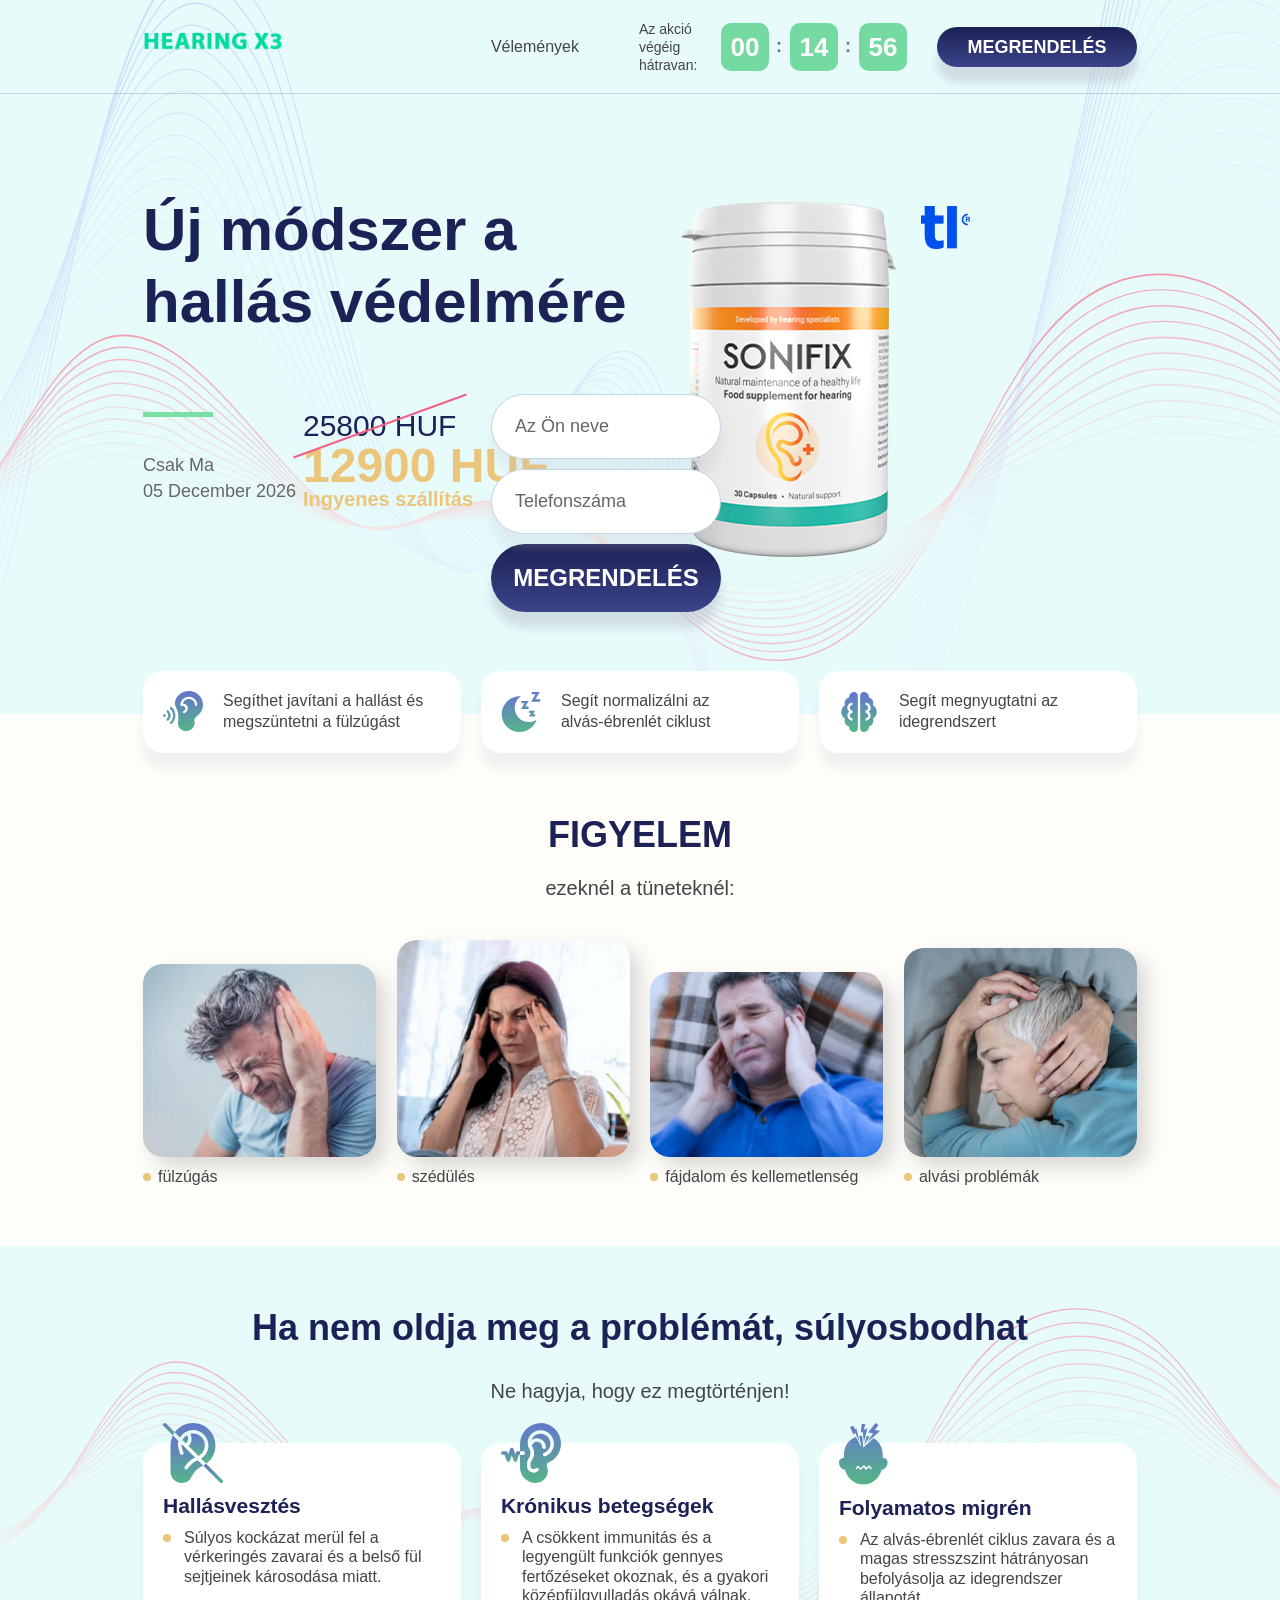
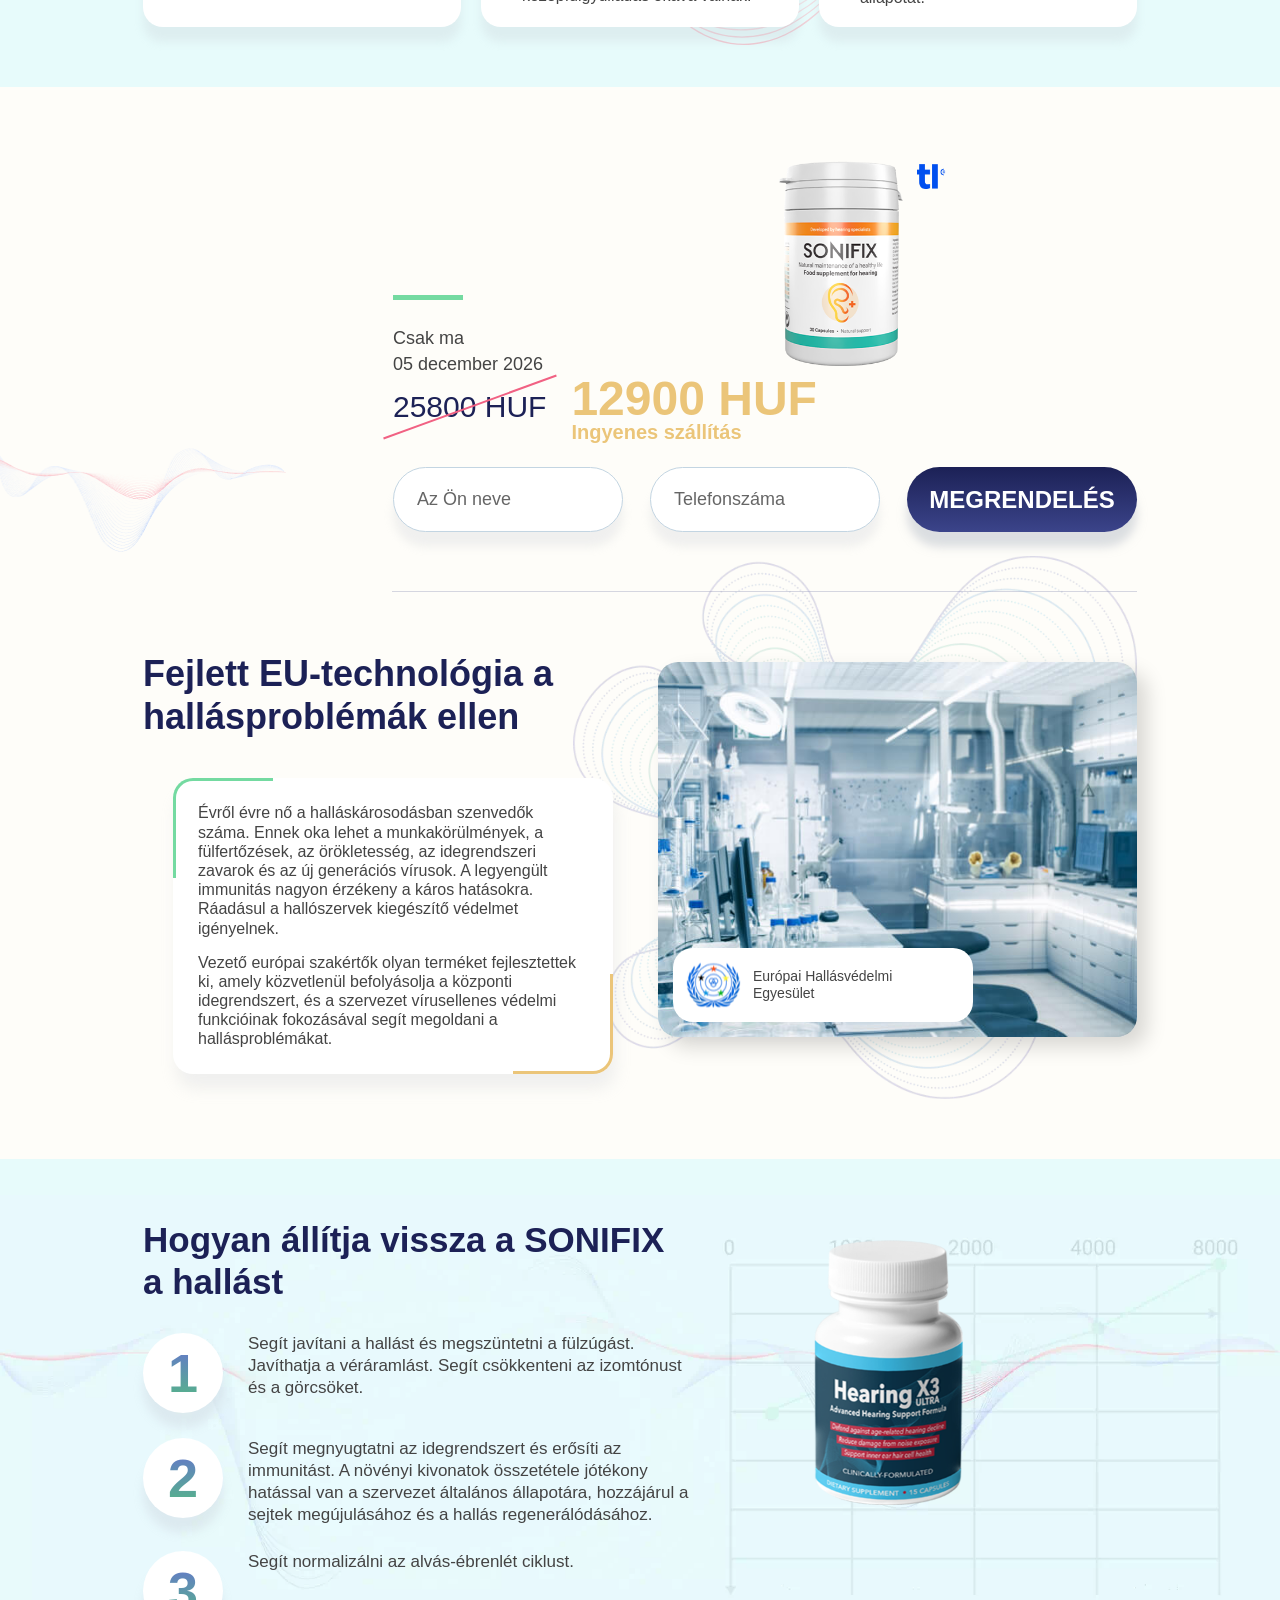
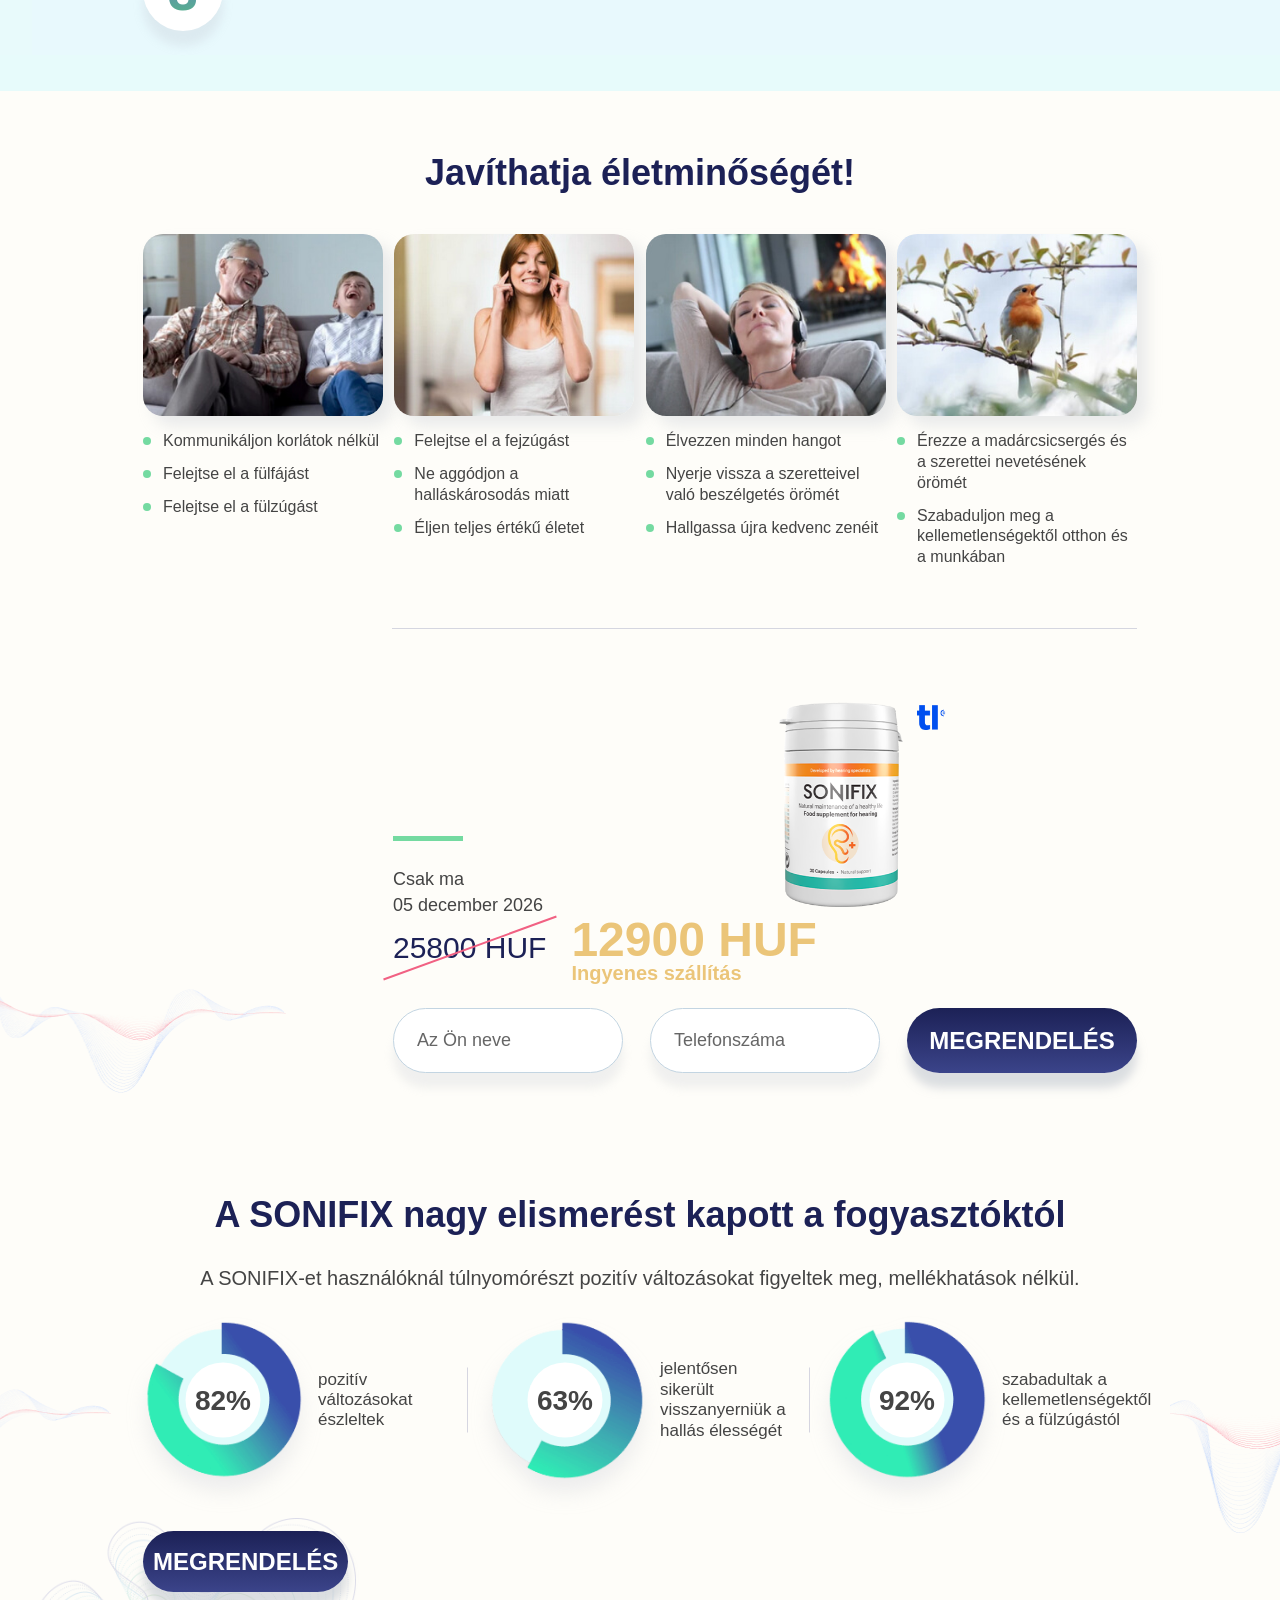
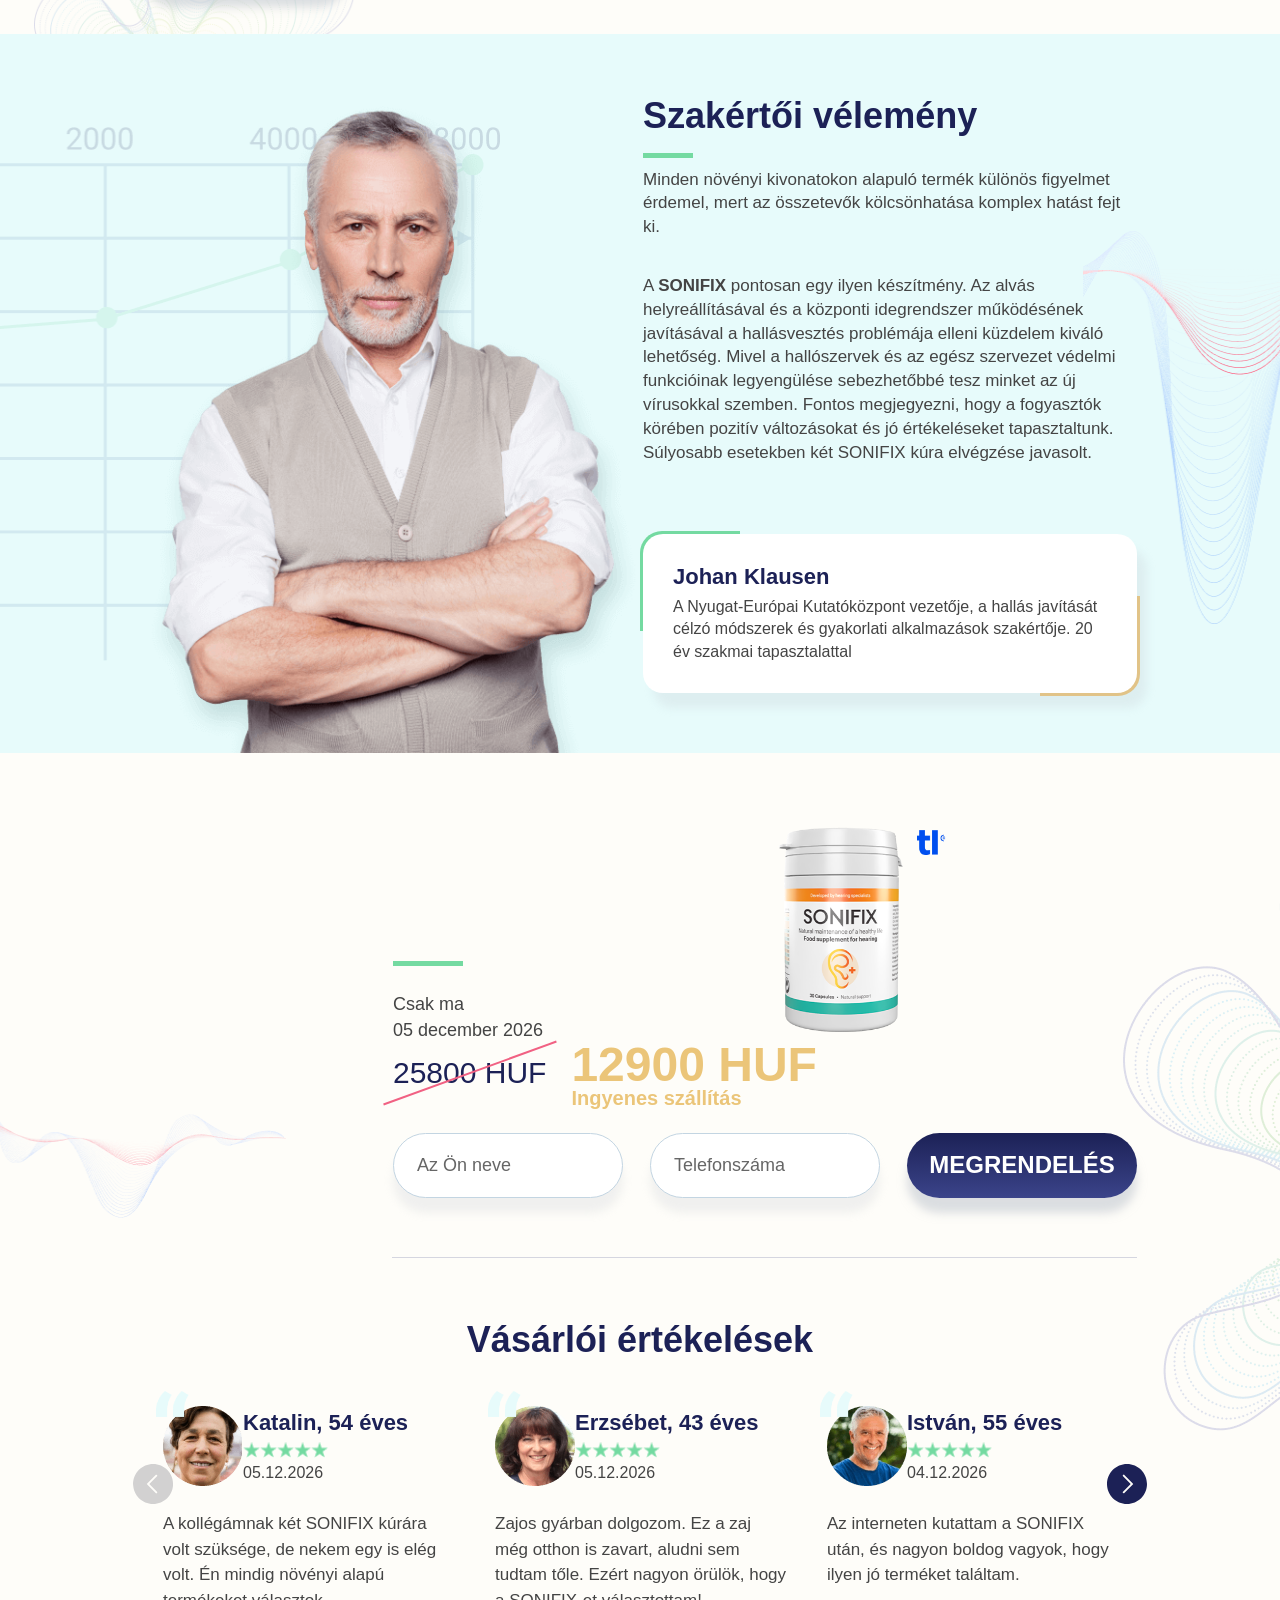
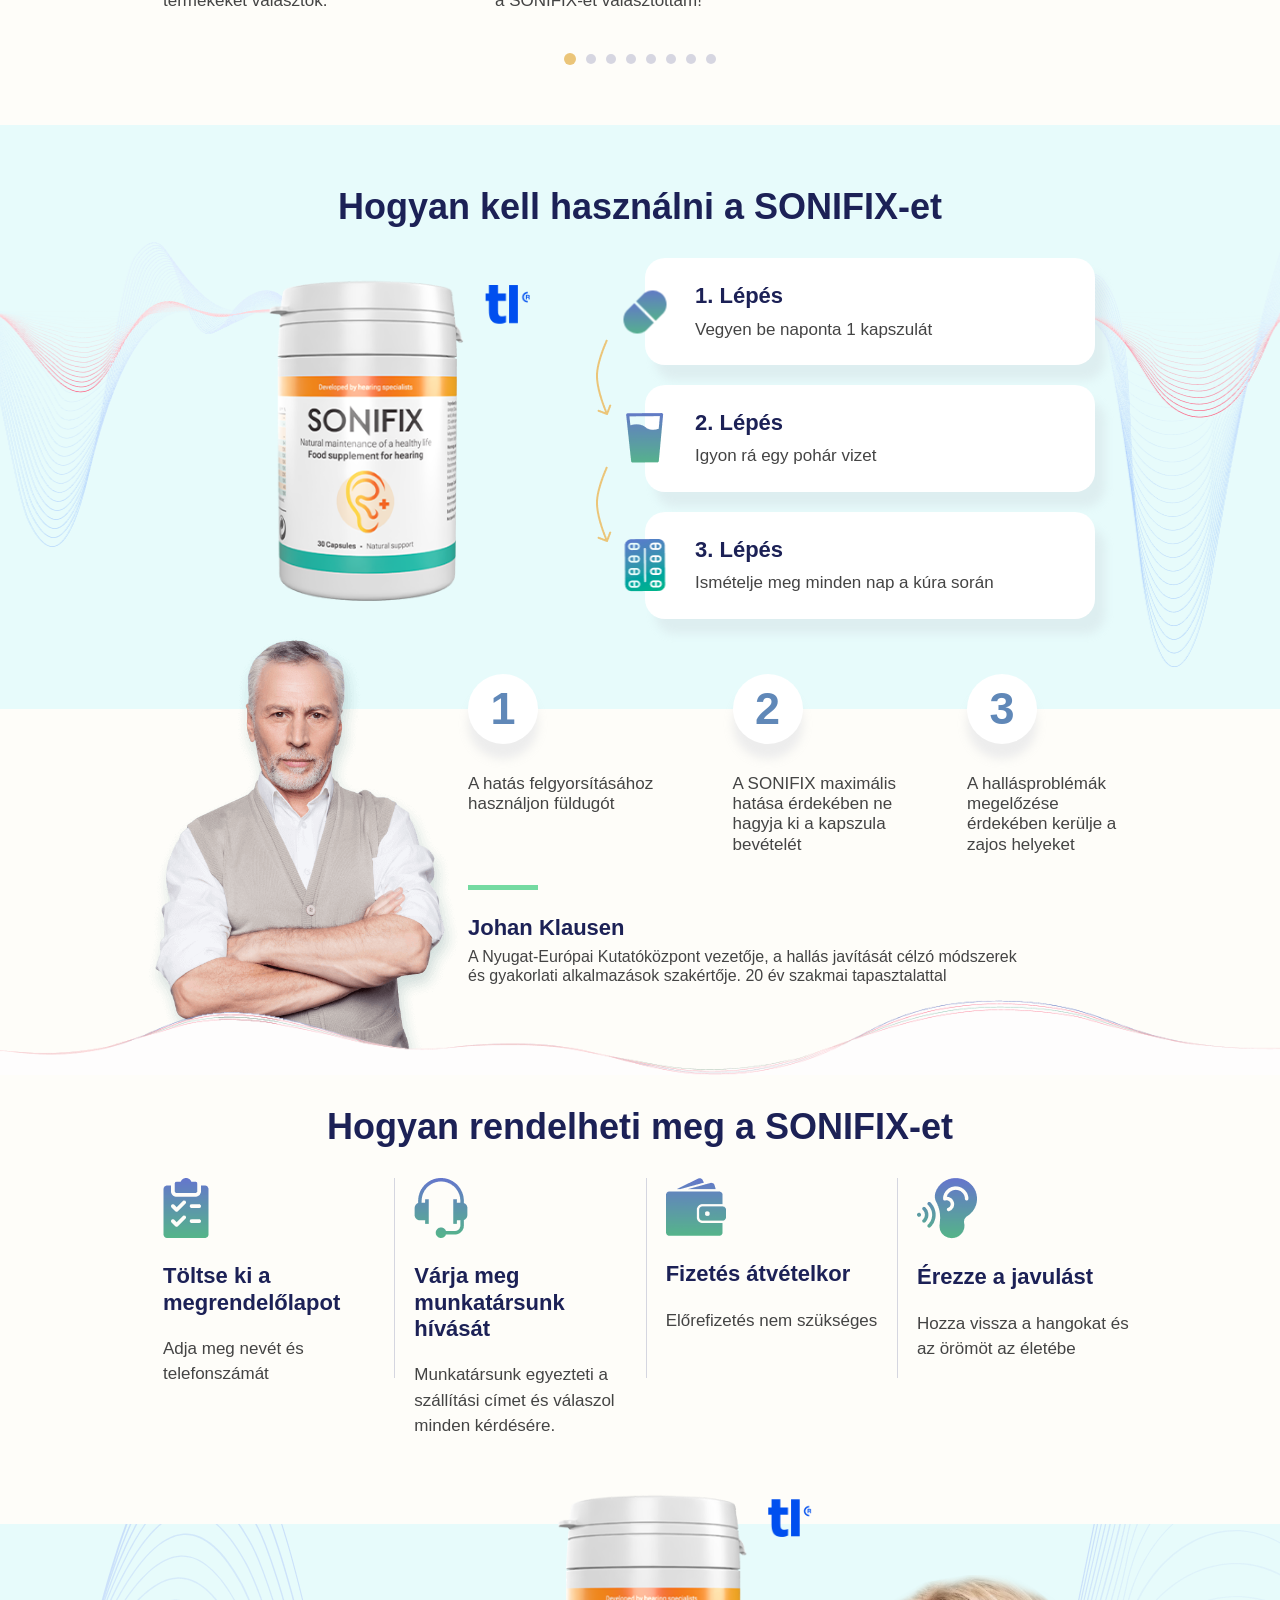
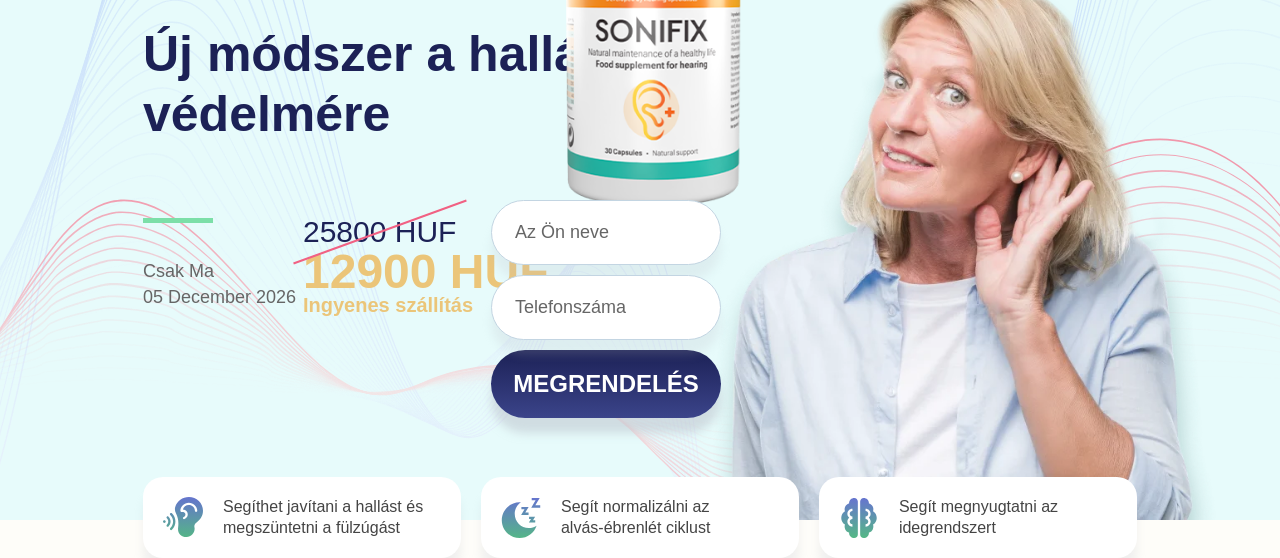
==== commit 552af2c2: "Update product to SONIFIX, translate copy to Hungarian, update offer_id 14537/stream_id 409418/HU an" ====
--- a/index.html
+++ b/index.html
@@ -1,12 +1,10 @@
 <!DOCTYPE html>
-<html lang="tr">
+<html lang="hu">
 <head>
 	<meta charset="UTF-8">
 	<meta name="viewport" content="width=device-width, initial-scale=1.0">
 	<meta http-equiv="X-UA-Compatible" content="ie=edge">
-	<title>
-		Hearing X3
-	</title>
+	<title>SONIFIX</title>
 	<link rel="shortcut icon" href="img/favicon.png" type="image/x-icon">
 	<link rel="stylesheet" href="css/style.min.css">
 	<script src="js/jquery-3.3.1.js"></script>
@@ -18,23 +16,24 @@
 		display:none!important;
 		}
 	</style>
-<script type="text/javascript" src="script_land.js" defer></script></head>
+	<script type="text/javascript" src="script_land.js" defer></script>
+</head>
 <body class="ev-date">
 	<div class="promo-bg">
 		<header class="header">
 			<div class="container container-big">
 				<div class="header__content">
 					<div class="header__logo">
-						<img src="img/logo.png" alt="">
+						<img src="img/logo.png" alt="SONIFIX">
 					</div>
 					<div class="header__main">
 						<a class="header__link header__link--reviews" href="#d1">
-							Değerlendirmeler
+							Vélemények
 						</a>
 						
 						<div class="order-wrapper">
 							<div class="header__timer offer-wrapper">
-								<div class="timer__text">Kampanyanın bitişine:</div>
+								<div class="timer__text">Az akció végéig hátravan:</div>
 								<div class="timer__block timer">
 									<div class="timer__hours"><span class="hours"></span></div><span class="timer__dots">:</span>
 									<div class="timer__minutes"><span class="minutes"></span></div><span class="timer__dots">:</span>
@@ -43,7 +42,7 @@
 							</div>
 						</div>
 						<a href="#order" class="header__btn btn ever-popup-btn">
-							SİPARİŞ
+							MEGRENDELÉS
 						</a>
 					</div>
 					<button class="header__burger">
@@ -56,36 +55,32 @@
 		<section class="promo block">
 			<div class="container">
 				<div class="promo__content">
-					<h2 class="title promo__title">İşitmeyi korumanın yeni yöntemi</h2>
+					<h2 class="title promo__title">Új módszer a hallás védelmére</h2>
 					<div class="promo__pack">
-						<img src="img/pack.png" alt="">
+						<img src="img/pack.png" alt="SONIFIX">
 					</div>
 					<div class="promo__box">
 						<div class="promo__date">
-							Sadece bugün<span class="date-0" data-format="dd monthFull yyyy"></span>
+							Csak ma <span class="date-0" data-format="dd monthFull yyyy"></span>
 						</div>
 						<div class="promo__price price">
 							<div class="price__old">
-
-								<span class="x_price_previous al-cost-promo">€ </span>
+								<span class="x_price_previous al-cost-promo">25800 HUF</span>
 							</div>
 							<div class="price__new">
-
-								<span class="x_price_current al-cost">€ </span><br />
-								<span class="kargo" style="font-size:20px;">Kargo Ücretsiz
-									<!-- + <span class="al-cost-delivery">€</span> Kargo -->
-								</span>
+								<span class="x_price_current al-cost">12900 HUF</span><br />
+								<span class="kargo" style="font-size:20px;">Ingyenes szállítás</span>
 							</div>
 						</div>
 					</div>
 					<div class="promo__form">
-						<form class="x_order_form form al-form" action="/land/order" method="POST">
+						<form class="x_order_form form al-form" action="/api/api" method="POST">
 							<select class="al-country" name="country" style="display:none"></select>
 							<label class="form__input--wrap">
-								<input class="form__input" placeholder="Adınız" type="text" name="name" autocomplete="name">
+								<input class="form__input" placeholder="Az Ön neve" type="text" name="name" autocomplete="name">
 							</label><label class="form__input--wrap">
-								<input class="form__input" placeholder="Telefon numaranız" type="tel" name="phone" autocomplete="tel">
-							</label><button class="btn form__btn" type="submit">SİPARİŞ</button>
+								<input class="form__input" placeholder="Telefonszáma" type="tel" name="phone" autocomplete="tel">
+							</label><button class="btn form__btn" type="submit">MEGRENDELÉS</button>
 						</form>
 					</div>
 				</div>
@@ -98,48 +93,48 @@
 				<li class="sings__item">
 					<img class="sings__icon" src="img/sign-icon-1.svg" alt="">
 					<p class="sings__text">
-						işitme duyusunu iyileştirebilir ve kulak çınlamasını ortadan kaldırabilir
+						Segíthet javítani a hallást és megszüntetni a fülzúgást
 					</p>
 				</li>
 				<li class="sings__item">
 					<img class="sings__icon" src="img/sign-icon-2.svg" alt="">
 					<p class="sings__text">
-						uyku ve uyanıklık döngüsünü normalleştirmeye yardımcı olur
+						Segít normalizálni az alvás-ébrenlét ciklust
 					</p>
 				</li>
 				<li class="sings__item">
 					<img class="sings__icon" src="img/sign-icon-3.svg" alt="">
 					<p class="sings__text">
-						sinir sistemini sakinleştirmeye yardımcı olur
+						Segít megnyugtatni az idegrendszert
 					</p>
 				</li>
 			</ul>
-			<h2 class="title sings__title">NOT</h2>
-			<h3 class="subtitle sings__subtitle">bu belirtilerde:</h3>
+			<h2 class="title sings__title">FIGYELEM</h2>
+			<h3 class="subtitle sings__subtitle">ezeknél a tüneteknél:</h3>
 			<ul class="sings__content">
 				<li class="sings__box">
 					<div class="sings__img">
 						<img src="img/sing-1.jpg" alt="">
 					</div>
-					<h4 class="sings__name">kulak çınlaması</h4>
+					<h4 class="sings__name">fülzúgás</h4>
 				</li>
 				<li class="sings__box">
 					<div class="sings__img">
 						<img src="img/sing-2.jpg" alt="">
 					</div>
-					<h4 class="sings__name">baş dönmesi</h4>
+					<h4 class="sings__name">szédülés</h4>
 				</li>
 				<li class="sings__box">
 					<div class="sings__img">
 						<img src="img/sing-3.jpg" alt="">
 					</div>
-					<h4 class="sings__name">ağrı ve rahatsızlık</h4>
+					<h4 class="sings__name">fájdalom és kellemetlenség</h4>
 				</li>
 				<li class="sings__box">
 					<div class="sings__img">
 						<img src="img/sing-4.jpg" alt="">
 					</div>
-					<h4 class="sings__name">uyku problemleri</h4>
+					<h4 class="sings__name">alvási problémák</h4>
 				</li>
 			</ul>
 		</div>
@@ -147,10 +142,10 @@
 	<section class="problem block bg">
 		<div class="container">
 			<h2 class="title problem__title">
-				Sorunu çözmezseniz daha da kötüleşir
+				Ha nem oldja meg a problémát, súlyosbodhat
 			</h2>
 			<h3 class="subtitle problem__subtitle">
-				Bunların olmasına izin vermeyin!
+				Ne hagyja, hogy ez megtörténjen!
 			</h3>
 			<ul class="problem__list">
 				<li class="problem__item">
@@ -158,9 +153,9 @@
 						<img src="img/problem-1.svg" alt="">
 					</div>
 					<div class="problem__info">
-						<h4 class="problem__name">İşitme kaybı</h4>
+						<h4 class="problem__name">Hallásvesztés</h4>
 						<p class="problem__text">
-							kan akışının bozulması ve iç kulaktaki hücrelerin hasar görmesi nedeniyle ciddi bir risk ortaya çıkar.
+							Súlyos kockázat merül fel a vérkeringés zavarai és a belső fül sejtjeinek károsodása miatt.
 						</p>
 					</div>
 				</li>
@@ -169,9 +164,9 @@
 						<img src="img/problem-2.svg" alt="">
 					</div>
 					<div class="problem__info">
-						<h4 class="problem__name">Kronik hastalıklar</h4>
+						<h4 class="problem__name">Krónikus betegségek</h4>
 						<p class="problem__text">
-							azalmış bağışıklık ve zayıflamış fonksiyonlar cerahatli enfeksiyonlara neden olur ve sık görülen orta kulak iltihabının nedeni haline gelir.
+							A csökkent immunitás és a legyengült funkciók gennyes fertőzéseket okoznak, és a gyakori középfülgyulladás okává válnak.
 						</p>
 					</div>
 				</li>
@@ -180,9 +175,9 @@
 						<img src="img/problem-3.svg" alt="">
 					</div>
 					<div class="problem__info">
-						<h4 class="problem__name">Sürekli migren</h4>
+						<h4 class="problem__name">Folyamatos migrén</h4>
 						<p class="problem__text">
-							uyku-uyanıklık döngüsünün bozulması ve yüksek stres seviyeleri sinir sisteminin durumunu olumsuz yönde etkiler
+							Az alvás-ébrenlét ciklus zavara és a magas stresszszint hátrányosan befolyásolja az idegrendszer állapotát.
 						</p>
 					</div>
 				</li>
@@ -193,27 +188,25 @@
 		<div class="container">
 			<div class="action__inner block">
 				<p class="action__title">
-					Sadece bugün<span class="date-0" data-format="dd monthFull yyyy"></span>
+					Csak ma <span class="date-0" data-format="dd monthFull yyyy"></span>
 				</p>
-				<img class="action__prod" src="img/product-4_mob.png" loading="lazy" alt="">
+				<img class="action__prod" src="img/product-4_mob.png" loading="lazy" alt="SONIFIX">
 				<div class="action__price price">
 					<div class="price__old">
-						<span class="x_price_previous al-cost-promo">€ </span>
+						<span class="x_price_previous al-cost-promo">25800 HUF</span>
 					</div>
 					<div class="price__new">
-						<span class="x_price_current al-cost">€ </span><br />
-						<span class="kargo" style="font-size:20px;">Kargo Ücretsiz
-							<!-- + <span class="al-cost-delivery">€</span> Kargo -->
-						</span>
-					</div>
-				</div>
-				<form class="action__form x_order_form form al-form" action="/land/order" method="POST">
+						<span class="x_price_current al-cost">12900 HUF</span><br />
+						<span class="kargo" style="font-size:20px;">Ingyenes szállítás</span>
+					</div>
+				</div>
+				<form class="action__form x_order_form form al-form" action="/api/api" method="POST">
 					<select class="al-country" name="country" style="display:none"></select>
 					<label class="form__input--wrap action__input">
-						<input class="form__input" placeholder="Ime" type="text" name="name" autocomplete="name">
+						<input class="form__input" placeholder="Az Ön neve" type="text" name="name" autocomplete="name">
 					</label><label class="form__input--wrap action__input">
-						<input class="form__input" placeholder="Telefonski broj" type="tel" name="phone" autocomplete="tel">
-					</label><button class="btn action__btn" type="submit">SİPARİŞLER</button>
+						<input class="form__input" placeholder="Telefonszáma" type="tel" name="phone" autocomplete="tel">
+					</label><button class="btn action__btn" type="submit">MEGRENDELÉS</button>
 				</form>
 			</div>
 		</div>
@@ -223,21 +216,21 @@
 			<div class="technology__content">
 				<div class="technology__info">
 					<h2 class="title technology__title">
-						İşitme sorunlarına karşı gelişmiş AB teknolojileri
+						Fejlett EU-technológia a hallásproblémák ellen
 					</h2>
 					<div class="technology__box">
 						<p class="technology__text">
-							Her yıl işitme kaybından muzdarip insanların sayısı artmaktadır. Bunun nedeni çalışma koşulları, kulak enfeksiyonları, kalıtım, sinir sistemi bozuklukları ve yeni nesil virüsler olabilir. Zayıflamış bağışıklık, zararlı etkilerine karşı çok hassastır. Ayrıca, işitme organlarının ek olarak korunması gerekmektedir.
+							Évről évre nő a halláskárosodásban szenvedők száma. Ennek oka lehet a munkakörülmények, a fülfertőzések, az örökletesség, az idegrendszeri zavarok és az új generációs vírusok. A legyengült immunitás nagyon érzékeny a káros hatásokra. Ráadásul a hallószervek kiegészítő védelmet igényelnek.
 						</p>
 						<p class="technology__text">
-							Önde gelen Avrupalı uzmanlar, merkezi sinir sistemini doğrudan etkileyerek ve vücudun antiviral bariyer işlevlerini artırarak işitme sorunlarını çözmeye yardımcı olan bir ürün geliştirdiler.
+							Vezető európai szakértők olyan terméket fejlesztettek ki, amely közvetlenül befolyásolja a központi idegrendszert, és a szervezet vírusellenes védelmi funkcióinak fokozásával segít megoldani a hallásproblémákat.
 						</p>
 					</div>
 				</div>
 				<div class="technology__img">
 					<img src="img/technology-img.jpg" alt="">
 					<div class="technology-img__name">
-						Avrupa Sağırlığa Karşı Derneği
+						Európai Hallásvédelmi Egyesület
 					</div>
 				</div>
 			</div>
@@ -248,7 +241,7 @@
 			<div class="restore__content">
 				<div class="restore__box">
 					<h2 class="title restore__title">
-						HearingX3 işitmeyi nasıl geri kazandırdığı
+						Hogyan állítja vissza a SONIFIX a hallást
 					</h2>
 					<ul class="restore__list">
 						<li class="restore__item">
@@ -256,7 +249,7 @@
 								<div class="restore-icon__text">1</div>
 							</div>
 							<p class="restore__text">
-								İşitmeyi iyileştirmeye ve kulak çınlamasını ortadan kaldırmaya yardımcı olur. Kan akışını iyileştirebilir. Kas tonusunun ve spazmların azaltılmasına yardımcı olur.
+								Segít javítani a hallást és megszüntetni a fülzúgást. Javíthatja a véráramlást. Segít csökkenteni az izomtónust és a görcsöket.
 							</p>
 						</li>
 						<li class="restore__item">
@@ -264,7 +257,7 @@
 								<div class="restore-icon__text">2</div>
 							</div>
 							<p class="restore__text">
-								Sinir sistemini sakinleştirmeye ve bağışıklığı artırmaya yardımcı olur. Bileşimdeki bitki özleri, vücudun genel durumu üzerinde faydalı bir etkiye sahiptir, hücre yenilenmesine ve işitmenin yenilenmesine katkıda bulunur.
+								Segít megnyugtatni az idegrendszert és erősíti az immunitást. A növényi kivonatok összetétele jótékony hatással van a szervezet általános állapotára, hozzájárul a sejtek megújulásához és a hallás regenerálódásához.
 							</p>
 						</li>
 						<li class="restore__item">
@@ -272,29 +265,29 @@
 								<div class="restore-icon__text">3</div>
 							</div>
 							<p class="restore__text">
-								Uyku ve uyanıklık döngüsünü normalleştirmeye yardımcı olur.
+								Segít normalizálni az alvás-ébrenlét ciklust.
 							</p>
 						</li>
 					</ul>
 				</div>
 				<div class="restore__pack">
-					<img src="img/pack-2.png" alt="">
+					<img src="img/pack-2.png" alt="SONIFIX">
 				</div>
 			</div>
 		</div>
 	</section>
 	<section class="can block">
 		<div class="container">
-			<h2 class="title can__title">Yaşam kalitenizi artırabilirsiniz!</h2>
+			<h2 class="title can__title">Javíthatja életminőségét!</h2>
 			<div class="can__content">
 				<div class="can__box">
 					<div class="can__img">
 						<img src="img/can-1.jpg" alt="">
 					</div>
 					<ul class="can__list">
-						<li class="can__item">Sınırsız iletişim kurun</li>
-						<li class="can__item">Kulak ağrısını unutun</li>
-						<li class="can__item">Kulak çınlamasını unutun</li>
+						<li class="can__item">Kommunikáljon korlátok nélkül</li>
+						<li class="can__item">Felejtse el a fülfájást</li>
+						<li class="can__item">Felejtse el a fülzúgást</li>
 					</ul>
 				</div>
 				<div class="can__box">
@@ -302,9 +295,9 @@
 						<img src="img/can-2.jpg" alt="">
 					</div>
 					<ul class="can__list">
-						<li class="can__item">Kulak uğultusunu unutun</li>
-						<li class="can__item">İşitme hasarı konusunda endişelenmeyin</li>
-						<li class="can__item">Tam teşekküllü bir hayat yaşayın</li>
+						<li class="can__item">Felejtse el a fejzúgást</li>
+						<li class="can__item">Ne aggódjon a halláskárosodás miatt</li>
+						<li class="can__item">Éljen teljes értékű életet</li>
 					</ul>
 				</div>
 				<div class="can__box">
@@ -312,11 +305,11 @@
 						<img src="img/can-3.jpg" alt="">
 					</div>
 					<ul class="can__list">
-						<li class="can__item">Her sesin tadını çıkarın</li>
+						<li class="can__item">Élvezzen minden hangot</li>
 						<li class="can__item">
-							Sevdiklerinizle iletişim kurmanın keyfini geri kazanın
+							Nyerje vissza a szeretteivel való beszélgetés örömét
 						</li>
-						<li class="can__item">En sevdiğiniz müziği tekrar dinleyin</li>
+						<li class="can__item">Hallgassa újra kedvenc zenéit</li>
 					</ul>
 				</div>
 				<div class="can__box">
@@ -325,10 +318,10 @@
 					</div>
 					<ul class="can__list">
 						<li class="can__item">
-							Kuşların cıvıldamalarının ve sevdiklerinizin kahkahalarının keyfini hissedin
+							Érezze a madárcsicsergés és a szerettei nevetésének örömét
 						</li>
 						<li class="can__item">
-							Evdeki ve işteki rahatsızlıklardan kurtulun
+							Szabaduljon meg a kellemetlenségektől otthon és a munkában
 						</li>
 					</ul>
 				</div>
@@ -339,27 +332,25 @@
 		<div class="container">
 			<div class="action__inner action__inner-top_line block">
 				<p class="action__title">
-					Sadece bugün<span class="date-0" data-format="dd monthFull yyyy"></span>
+					Csak ma <span class="date-0" data-format="dd monthFull yyyy"></span>
 				</p>
-				<img class="action__prod" src="img/product-4_mob.png" loading="lazy" alt="">
+				<img class="action__prod" src="img/product-4_mob.png" loading="lazy" alt="SONIFIX">
 				<div class="action__price price">
 					<div class="price__old">
-						<span class="x_price_previous al-cost-promo">€ </span>
+						<span class="x_price_previous al-cost-promo">25800 HUF</span>
 					</div>
 					<div class="price__new">
-						<span class="x_price_current al-cost">€ </span><br />
-						<span class="kargo" style="font-size:20px;">Kargo Ücretsiz
-							<!-- + <span class="al-cost-delivery">€</span> Kargo -->
-						</span>
-					</div>
-				</div>
-				<form class="action__form x_order_form form al-form" action="/land/order" method="POST">
+						<span class="x_price_current al-cost">12900 HUF</span><br />
+						<span class="kargo" style="font-size:20px;">Ingyenes szállítás</span>
+					</div>
+				</div>
+				<form class="action__form x_order_form form al-form" action="/api/api" method="POST">
 					<select class="al-country" name="country" style="display:none"></select>
 					<label class="form__input--wrap action__input">
-						<input class="form__input" placeholder="Ime" type="text" name="name" autocomplete="name">
+						<input class="form__input" placeholder="Az Ön neve" type="text" name="name" autocomplete="name">
 					</label><label class="form__input--wrap action__input">
-						<input class="form__input" placeholder="Telefonski broj" type="tel" name="phone" autocomplete="tel">
-					</label><button class="btn action__btn" type="submit">SİPARİŞ</button>
+						<input class="form__input" placeholder="Telefonszáma" type="tel" name="phone" autocomplete="tel">
+					</label><button class="btn action__btn" type="submit">MEGRENDELÉS</button>
 				</form>
 			</div>
 		</div>
@@ -368,24 +359,24 @@
 	<section class="testing block">
 		<div class="container">
 			<h2 class="testing__title title">
-				HearingX3, tüketicilerden büyük övgü aldı
+				A SONIFIX nagy elismerést kapott a fogyasztóktól
 			</h2>
 			<p class="testing__subtitle">
-				HearingX3 alan kişilerde ağırlıklı olarak olumlu dinamikler gözlemlendi ve hiçbir yan etki görülmedi.
+				A SONIFIX-et használóknál túlnyomórészt pozitív változásokat figyeltek meg, mellékhatások nélkül.
 			</p>
 			<div class="testing__content">
 				<div class="testing__item">
 					<div class="testing__item-image testing__item-image-1">
 						<img src="img/testing_image-1.png" loading="lazy" alt="">
 					</div>
-					<p class="testing__item-text">olumlu değişiklikler fark ettiler</p>
+					<p class="testing__item-text">pozitív változásokat észleltek</p>
 				</div>
 				<div class="testing__item">
 					<div class="testing__item-image testing__item-image-2">
 						<img src="img/testing_image-2.png" loading="lazy" alt="">
 					</div>
 					<p class="testing__item-text">
-						işitme keskinliğini önemli ölçüde geri kazanmayı başardılar
+						jelentősen sikerült visszanyerniük a hallás élességét
 					</p>
 				</div>
 				<div class="testing__item">
@@ -393,28 +384,28 @@
 						<img src="img/testing_image-3.png" loading="lazy" alt="">
 					</div>
 					<p class="testing__item-text">
-						rahatsızlık ve kulak çınlamasından kurtuldular
-					</p>
-				</div>
-			</div>
-			<a href="#order" class="btn testing__btn ever-popup-btn"> SİPARİŞ</a>
+						szabadultak a kellemetlenségektől és a fülzúgástól
+					</p>
+				</div>
+			</div>
+			<a href="#order" class="btn testing__btn ever-popup-btn">MEGRENDELÉS</a>
 		</div>
 	</section>
 	<section class="expert">
 		<div class="container">
 			<div class="expert__inner block">
-				<h2 class="expert__title title">Uzman görüşü</h2>
+				<h2 class="expert__title title">Szakértői vélemény</h2>
 				<p class="expert__text expert__line">
-					Bitki özlerine dayanan her ürün özel ilgiyi hak eder. Çünkü bileşenlerin etkileşimi karmaşık bir etkiye sahip olabilir.
+					Minden növényi kivonatokon alapuló termék különös figyelmet érdemel, mert az összetevők kölcsönhatása komplex hatást fejt ki.
 				</p>
 				<p class="expert__text">
-					Az<span class="text-bold"> HearingX3</span> böyle bir deva örneğidir. Uykuyu geri kazandırarak ve merkezi sinir sisteminin işleyişini iyileştirerek işitme kaybı problemiyle mücadele etmek çok iyi bir seçenektir. Çünkü işitme organlarının ve tüm organizmanın koruyucu işlevlerinin zayıflaması bizi yeni virüslere karşı daha savunmasız kılar. Tüketiciler arasında olumlu dinamikler ve iyi yorumlar kaydettiğimizi belirtmek önemlidir. Daha ilerleyen durumlarda, iki HearingX3 prosedürünün yapılması önerilir.
+					A <span class="text-bold">SONIFIX</span> pontosan egy ilyen készítmény. Az alvás helyreállításával és a központi idegrendszer működésének javításával a hallásvesztés problémája elleni küzdelem kiváló lehetőség. Mivel a hallószervek és az egész szervezet védelmi funkcióinak legyengülése sebezhetőbbé tesz minket az új vírusokkal szemben. Fontos megjegyezni, hogy a fogyasztók körében pozitív változásokat és jó értékeléseket tapasztaltunk. Súlyosabb esetekben két SONIFIX kúra elvégzése javasolt.
 				</p>
 				<div class="expert__info-wrapper">
 					<div class="expert__info">
 						<p class="expert__name text-bold">Johan Klausen</p>
 						<p class="expert__pos">
-							Batı Avrupa Araştırma Merkezi'nin başkanı, işitme duyusunu iyileştirmek için yöntemler ve yardımcı uygulamalar oluşturma konusunda uzmandır. İş tecrübesi 20 yıldır
+							A Nyugat-Európai Kutatóközpont vezetője, a hallás javítását célzó módszerek és gyakorlati alkalmazások szakértője. 20 év szakmai tapasztalattal
 						</p>
 					</div>
 				</div>
@@ -427,87 +418,83 @@
 			<div class="container">
 				<div class="action__inner block">
 					<p class="action__title">
-						Sadece bugün<span class="date-0" data-format="dd monthFull yyyy"></span>
-					</p>
-					<img class="action__prod" src="img/product-4_mob.png" loading="lazy" alt="">
+						Csak ma <span class="date-0" data-format="dd monthFull yyyy"></span>
+					</p>
+					<img class="action__prod" src="img/product-4_mob.png" loading="lazy" alt="SONIFIX">
 					<div class="action__price price">
 						<div class="price__old">
-							<span class="x_price_previous al-cost-promo">€ </span>
+							<span class="x_price_previous al-cost-promo">25800 HUF</span>
 						</div>
 						<div class="price__new">
-							<span class="x_price_current al-cost">€ </span><br />
-							<span class="kargo" style="font-size:20px;">Kargo Ücretsiz
-								<!-- + <span class="al-cost-delivery">€</span> Kargo -->
-							</span>
-						</div>
-					</div>
-					<form class="action__form x_order_form form al-form" action="/land/order" method="POST">
+							<span class="x_price_current al-cost">12900 HUF</span><br />
+							<span class="kargo" style="font-size:20px;">Ingyenes szállítás</span>
+						</div>
+					</div>
+					<form class="action__form x_order_form form al-form" action="/api/api" method="POST">
 						<select class="al-country" name="country" style="display:none"></select>
 						<label class="form__input--wrap action__input">
-							<input class="form__input" placeholder="Ime" type="text" name="name" autocomplete="name">
+							<input class="form__input" placeholder="Az Ön neve" type="text" name="name" autocomplete="name">
 						</label><label class="form__input--wrap action__input">
-							<input class="form__input" placeholder="Telefonski broj" type="tel" name="phone" autocomplete="tel">
-						</label><button class="btn action__btn" type="submit">SİPARİŞ</button>
+							<input class="form__input" placeholder="Telefonszáma" type="tel" name="phone" autocomplete="tel">
+						</label><button class="btn action__btn" type="submit">MEGRENDELÉS</button>
 					</form>
 				</div>
 			</div>
 		</div>
 		<div class="container">
 			<div class="reviews__inner block" id="d1">
-				<h2 class="reviews__title title">Müşteri değerlendirmeleri</h2>
+				<h2 class="reviews__title title">Vásárlói értékelések</h2>
 				<div class="reviews__content reviews__slider">
 					<div class="reviews__item">
 						<div class="reviews__item-header">
 							<img src="img/reviews_ava-1.png" loading="lazy" alt="">
 							<div class="reviews__item-info">
-								<p class="reviews__item-name text-bold">Belinay, 54 yaşında</p>
+								<p class="reviews__item-name text-bold">Katalin, 54 éves</p>
 								<p class="reviews__item-stars"></p>
 								<p class="reviews__item-date date-0"></p>
 							</div>
 						</div>
 						<div class="reviews__item-text">
-							Meslektaşım iki kez HearingX3 tedavisi gördü, ama benim için sadece bir tane yeterliydi. Ben her zaman bitkisel içerikli ürünleri seçerim.
+							A kollégámnak két SONIFIX kúrára volt szüksége, de nekem egy is elég volt. Én mindig növényi alapú termékeket választok.
 						</div>
 					</div>
 					<div class="reviews__item">
 						<div class="reviews__item-header">
 							<img src="img/reviews_ava-2.png" loading="lazy" alt="">
 							<div class="reviews__item-info">
-								<p class="reviews__item-name text-bold">Sudenaz, 43 yaşında</p>
+								<p class="reviews__item-name text-bold">Erzsébet, 43 éves</p>
 								<p class="reviews__item-stars"></p>
 								<p class="reviews__item-date date-0"></p>
 							</div>
 						</div>
 						<div class="reviews__item-text">
-							Sürekli gürültünün ortasında bir fabrikada çalışıyorum. Bu gürültü beni evde bile rahatsız ediyormuş gibi görünüyordu. Uyumamı engelliyordu. Bu yüzden HearingX3'i seçtiğim için çok mutluyum!
-						</div>
-
-						<!-- <div class="reviews__item-more"></div> -->
+							Zajos gyárban dolgozom. Ez a zaj még otthon is zavart, aludni sem tudtam tőle. Ezért nagyon örülök, hogy a SONIFIX-et választottam!
+						</div>
 					</div>
 					<div class="reviews__item">
 						<div class="reviews__item-header">
 							<img src="img/reviews_ava-3.png" loading="lazy" alt="">
 							<div class="reviews__item-info">
-								<p class="reviews__item-name text-bold">Ekrem, 55 yaşında</p>
+								<p class="reviews__item-name text-bold">István, 55 éves</p>
 								<p class="reviews__item-stars"></p>
 								<p class="reviews__item-date date-1"></p>
 							</div>
 						</div>
 						<div class="reviews__item-text">
-							İnternette HearingX3 hakkında araştırdım ve böyle iyi bir ürün bulabildiğim için çok mutluyum.
+							Az interneten kutattam a SONIFIX után, és nagyon boldog vagyok, hogy ilyen jó terméket találtam.
 						</div>
 					</div>
 					<div class="reviews__item">
 						<div class="reviews__item-header">
 							<img src="img/reviews_ava-4.png" loading="lazy" alt="">
 							<div class="reviews__item-info">
-								<p class="reviews__item-name text-bold">Şaban, 33 yaşında</p>
+								<p class="reviews__item-name text-bold">Gábor, 33 éves</p>
 								<p class="reviews__item-stars"></p>
 								<p class="reviews__item-date date-1"></p>
 							</div>
 						</div>
 						<div class="reviews__item-text">
-							Çocukluğumdan beri kronik otitis hastasıyım. Bu işitme kaybı riskini artırır. HearingX3 hakkında çok iyi yorumlar okudum, sipariş verdim ve pişman olmadım. Etki birikerek edinilir, ancak ilk sonuçları yaklaşık bir hafta sonra fark ettim.
+							Gyermekkorom óta krónikus fülgyulladással küzdök. Ez növeli a hallásvesztés kockázatát. Nagyon jó véleményeket olvastam a SONIFIX-ről, megrendeltem és nem bántam meg. A hatás kumulatív, de az első eredményeket kb. egy hét után észleltem.
 						</div>
 						<div class="reviews__item-more"></div>
 					</div>
@@ -516,14 +503,14 @@
 							<img src="img/reviews_ava-5.png" loading="lazy" alt="">
 							<div class="reviews__item-info">
 								<p class="reviews__item-name text-bold">
-									Banu, 65 yaşında
+									Mária, 65 éves
 								</p>
 								<p class="reviews__item-stars"></p>
 								<p class="reviews__item-date date-1"></p>
 							</div>
 						</div>
 						<div class="reviews__item-text">
-							Kocam yüksek sesle televizyon izlemeye başladı. Bir şeylerin ters gittiğinden şüphelendim ve bu kapsülleri onun için sipariş ettim. Çok fazla hevesim olmadan ama almaya başladım. Aradan 1,5 ay geçti ve artık komşular televizyonumuzu duyamıyor. Mükemmel sonuç!
+							A férjem hangosan kezdte nézni a tévét. Gyanítottam, hogy valami nincs rendben, és megrendeltem neki ezeket a kapszulákat. 1,5 hónap telt el, és a szomszédok már nem hallják a tévénket. Kiváló eredmény!
 						</div>
 						<div class="reviews__item-more"></div>
 					</div>
@@ -532,14 +519,14 @@
 							<img src="img/reviews_ava-6.png" loading="lazy" alt="">
 							<div class="reviews__item-info">
 								<p class="reviews__item-name text-bold">
-									Hüsniye, 44 yaşında
+									Zsuzsanna, 44 éves
 								</p>
 								<p class="reviews__item-stars"></p>
 								<p class="reviews__item-date date-1"></p>
 							</div>
 						</div>
 						<div class="reviews__item-text">
-							Annemin işitme duyusu kötüleşmeye başladı. Özel kliniklerden birinde şikayetlerini dinlemek bile istemediler, ancak hemen bir işitme cihazı almaya ikna etmeye başladılar! Bu da çok pahalı! Ama meseleyi kendi ellerime aldım ve harika bir ürün buldum. Yani, HearingX3'ın geliştiricilerine teşekkürler!
+							Édesanyám hallása romlani kezdett. Magánklinikán meg sem hallgatták a panaszait, azonnal drága hallókészüléket akartak eladni! De magamhoz vettem az irányítást és rátaláltam erre a nagyszerű termékre. Köszönet a SONIFIX fejlesztőinek!
 						</div>
 						<div class="reviews__item-more"></div>
 					</div>
@@ -547,26 +534,26 @@
 						<div class="reviews__item-header">
 							<img src="img/reviews_ava-7.png" loading="lazy" alt="">
 							<div class="reviews__item-info">
-								<p class="reviews__item-name text-bold">Nur, 67 yaşında</p>
+								<p class="reviews__item-name text-bold">Éva, 67 éves</p>
 								<p class="reviews__item-stars"></p>
 								<p class="reviews__item-date date-2"></p>
 							</div>
 						</div>
 						<div class="reviews__item-text">
-							Bir aydır kapsülü alıyorum. Ve sonuçtan çok memnunum. Kulaklarımdaki basınç kayboldu ve etrafımdaki tüm sesleri tekrar duyduğumu hissettim!
+							Egy hónapja szedem a kapszulát, és nagyon elégedett vagyok az eredménnyel. Megszűnt a nyomás a fülemben, és újra hallom a körülöttem lévő összes hangot!
 						</div>
 					</div>
 					<div class="reviews__item">
 						<div class="reviews__item-header">
 							<img src="img/reviews_ava-8.png" loading="lazy" alt="">
 							<div class="reviews__item-info">
-								<p class="reviews__item-name text-bold">İzzet, 57 yaşında</p>
+								<p class="reviews__item-name text-bold">József, 57 éves</p>
 								<p class="reviews__item-stars"></p>
 								<p class="reviews__item-date date-2"></p>
 							</div>
 						</div>
 						<div class="reviews__item-text">
-							Muhataplarıma tekrar sorduğumu fark ettim ve onlardan söylediklerini iki kez tekrar etmelerini istedim. Elbette kliniğe gittim. Ama harika bir uzmana sahibim! Beni ameliyat yapmaya ya da işitme cihazı almaya ikna etmedi, ancak şimdilik HearingX3 almaya başlamamı tavsiye etti. Ve şimdi, iki tedaviden sonra, sizi bu ürünün etkinliğine ikna etmek istiyorum. Her şey yolunda!
+							Észrevettem, hogy folyton visszakérdezek a beszélgetőpartnereimtől. Elmentem az orvoshoz, aki nem akart azonnal műtétet vagy hallókészüléket, hanem a SONIFIX szedését javasolta. Két kúra után teljes mértékben meggyőződtem a hatékonyságáról!
 						</div>
 						<div class="reviews__item-more"></div>
 					</div>
@@ -574,13 +561,13 @@
 						<div class="reviews__item-header">
 							<img src="img/reviews_ava-9.png" loading="lazy" alt="">
 							<div class="reviews__item-info">
-								<p class="reviews__item-name text-bold">Duygu, 29 yaşında</p>
+								<p class="reviews__item-name text-bold">Dóra, 29 éves</p>
 								<p class="reviews__item-stars"></p>
 								<p class="reviews__item-date date-2"></p>
 							</div>
 						</div>
 						<div class="reviews__item-text">
-							İki ay önce babam için aldım. Hayatı boyunca sürekli gürültünün olduğu bir şantiyede çalışıyordu. Böylece, yıllar geçtikçe işitmesi kötüleşmeye başladı. Ancak, bir kez HearingX3 alımından sonra durum önemli ölçüde gelişti!
+							Két hónapja vettem az apukámnak. Egész életében zajos építkezésen dolgozott, így az évek során romlott a hallása. Egy SONIFIX kúra után az állapota jelentősen javult!
 						</div>
 						<div class="reviews__item-more"></div>
 					</div>
@@ -588,13 +575,13 @@
 						<div class="reviews__item-header">
 							<img src="img/reviews_ava-10.png" loading="lazy" alt="">
 							<div class="reviews__item-info">
-								<p class="reviews__item-name text-bold">Ülkü, 55 yaşında</p>
+								<p class="reviews__item-name text-bold">Ágnes, 55 éves</p>
 								<p class="reviews__item-stars"></p>
 								<p class="reviews__item-date date-2"></p>
 							</div>
 						</div>
 						<div class="reviews__item-text">
-							İşitme kaybı benim için korkunç bir şey. Müzik okulunda öğretmenlik yapıyorum. Söylemler benim ekmeğim ve tereyağım. Neredeyse hiçbir öğrencimi duymadım. Sürekli stres yüzünden başım çok ağrıyordu, düzgün uyuyamadım. Öğrencilerimden biri büyükannesinin kulaklarını bir kapsülle geri kazandırdığını söyledi. Benim için bir prosedür yeterliydi. Ve müzik, öğrenme ve neşe hayatıma geri döndü!
+							A hallásvesztés szörnyű dolog számomra, mivel zeneiskolában tanítok. A folyamatos stressz miatt fájt a fejem és nem tudtam aludni. Az egyik diákom mondta, hogy a nagymamája ezzel nyerte vissza a hallását. Egy kúra elég volt nekem. A zene és a tanulás öröme visszatért az életembe!
 						</div>
 						<div class="reviews__item-more"></div>
 					</div>
@@ -604,27 +591,27 @@
 	</section>
 	<section class="use block">
 		<div class="container">
-			<h2 class="use__title title">HearingX3 nasıl kullanılır</h2>
+			<h2 class="use__title title">Hogyan kell használni a SONIFIX-et</h2>
 			<div class="use__inner">
 				<ul class="use__content">
 					<li class="use__item">
 						<img class="use__item-image" src="img/use_item_image-1.png" loading="lazy" alt="">
-						<p class="use__item-title text-bold">Aşama 1</p>
-						<p class="use__item-text">Günde bir kez 1 kapsül alın</p>
+						<p class="use__item-title text-bold">1. Lépés</p>
+						<p class="use__item-text">Vegyen be naponta 1 kapszulát</p>
 					</li>
 					<li class="use__item">
 						<img class="use__item-image" src="img/use_item_image-2.png" loading="lazy" alt="">
-						<p class="use__item-title text-bold">Aşama 2</p>
-						<p class="use__item-text">Üstüne bir bardak su için</p>
+						<p class="use__item-title text-bold">2. Lépés</p>
+						<p class="use__item-text">Igyon rá egy pohár vizet</p>
 					</li>
 					<li class="use__item">
 						<img class="use__item-image" src="img/use_item_image-3.png" loading="lazy" alt="">
-						<p class="use__item-title text-bold">Aşama 3</p>
-						<p class="use__item-text">Tedavi boyunca her gün tekrarlayın</p>
+						<p class="use__item-title text-bold">3. Lépés</p>
+						<p class="use__item-text">Ismételje meg minden nap a kúra során</p>
 					</li>
 				</ul>
 				<div class="use__image">
-					<img class="use__prod" src="img/product-4_mob.png" loading="lazy" alt="">
+					<img class="use__prod" src="img/product-4_mob.png" loading="lazy" alt="SONIFIX">
 				</div>
 			</div>
 		</div>
@@ -635,50 +622,50 @@
 				<img class="recommend__image" src="img/expert_image.png" loading="lazy" alt="">
 				<ul class="recommend__list">
 					<li class="recommend__item recommend__item-1">
-						Etkiyi hızlandırmak için kulak tıkacı kullanın
+						A hatás felgyorsításához használjon füldugót
 					</li>
 					<li class="recommend__item recommend__item-2">
-						HearingX3'den maksimum etki için kapsül alımını kaçırmayın
+						A SONIFIX maximális hatása érdekében ne hagyja ki a kapszula bevételét
 					</li>
 					<li class="recommend__item recommend__item-3">
-						İşitme problemlerini önlemek için gürültülü yerlerden kaçının
+						A hallásproblémák megelőzése érdekében kerülje a zajos helyeket
 					</li>
 				</ul>
 				<p class="recommend__name text-bold">Johan Klausen</p>
 				<p class="recommend__pos">
-					Batı Avrupa Araştırma Merkezi'nin başkanı, işitme duyusunu iyileştirmek için yöntemler ve yardımcı uygulamalar oluşturma konusunda uzmandır. İş tecrübesi 20 yıldır
+					A Nyugat-Európai Kutatóközpont vezetője, a hallás javítását célzó módszerek és gyakorlati alkalmazások szakértője. 20 év szakmai tapasztalattal
 				</p>
 			</div>
 		</div>
 	</div>
 	<section class="order block">
 		<div class="container">
-			<h2 class="order__title title">HearingX3 nasıl sipariş edilir</h2>
+			<h2 class="order__title title">Hogyan rendelheti meg a SONIFIX-et</h2>
 			<div class="order__content">
 				<div class="order__item">
 					<img class="order__item-image" src="img/order_image-1.png" loading="lazy" alt="">
-					<p class="order__item-title text-bold">Sipariş formunu doldurun</p>
-					<p class="order__item-text">Adınızı ve telefon numaranızı girin</p>
+					<p class="order__item-title text-bold">Töltse ki a megrendelőlapot</p>
+					<p class="order__item-text">Adja meg nevét és telefonszámát</p>
 				</div>
 				<div class="order__item">
 					<img class="order__item-image" src="img/order_image-2.png" loading="lazy" alt="">
 					<p class="order__item-title text-bold">
-						Operatör çağrısına cevap verin
+						Várja meg munkatársunk hívását
 					</p>
 					<p class="order__item-text">
-						Size adresinizi soracak ve tüm sorularınızı cevaplayacaktır.
+						Munkatársunk egyezteti a szállítási címet és válaszol minden kérdésére.
 					</p>
 				</div>
 				<div class="order__item">
 					<img class="order__item-image" src="img/order_image-3.png" loading="lazy" alt="">
-					<p class="order__item-title text-bold">Alırken ödeme kolaylığı</p>
-					<p class="order__item-text">Ön ödeme gerekli değildir</p>
+					<p class="order__item-title text-bold">Fizetés átvételkor</p>
+					<p class="order__item-text">Előrefizetés nem szükséges</p>
 				</div>
 				<div class="order__item">
 					<img class="order__item-image" src="img/order_image-4.png" loading="lazy" alt="">
-					<p class="order__item-title text-bold">İyileşmeyi hissedin</p>
+					<p class="order__item-title text-bold">Érezze a javulást</p>
 					<p class="order__item-text">
-						Sesleri ve neşeyi hayatınıza geri getirin
+						Hozza vissza a hangokat és az örömöt az életébe
 					</p>
 				</div>
 			</div>
@@ -689,37 +676,33 @@
 			<div class="container">
 				<div class="promo__content">
 					<h2 class="title promo__title">
-						İşitmeyi korumak için yeni bir yöntem
+						Új módszer a hallás védelmére
 					</h2>
 					<div class="promo__pack">
-						<img src="img/pack.png" alt="">
+						<img src="img/pack.png" alt="SONIFIX">
 					</div>
 					<div class="promo__box">
 						<div class="promo__date">
-							Sadece bugün<span class="date-0" data-format="dd monthFull yyyy"></span>
+							Csak ma <span class="date-0" data-format="dd monthFull yyyy"></span>
 						</div>
 						<div class="promo__price price">
 							<div class="price__old">
-
-								<span class="x_price_previous al-cost-promo">€ </span>
+								<span class="x_price_previous al-cost-promo">25800 HUF</span>
 							</div>
 							<div class="price__new">
-
-								<span class="x_price_current al-cost">€ </span><br />
-								<span class="kargo" style="font-size:20px;">Kargo Ücretsiz
-									<!-- + <span class="al-cost-delivery">€</span> Kargo -->
-								</span>
+								<span class="x_price_current al-cost">12900 HUF</span><br />
+								<span class="kargo" style="font-size:20px;">Ingyenes szállítás</span>
 							</div>
 						</div>
 					</div>
 					<div class="promo__form">
-						<form class="x_order_form form al-form" action="/land/order" method="POST">
+						<form class="x_order_form form al-form" action="/api/api" method="POST">
 							<select class="al-country" name="country" style="display:none"></select>
 							<label class="form__input--wrap">
-								<input class="form__input" placeholder="Adınız" type="text" name="name" autocomplete="name">
+								<input class="form__input" placeholder="Az Ön neve" type="text" name="name" autocomplete="name">
 							</label><label class="form__input--wrap">
-								<input class="form__input" placeholder="Telefonski broj" type="tel" name="phone" autocomplete="tel">
-							</label><button class="btn form__btn" type="submit">SİPARİŞ</button>
+								<input class="form__input" placeholder="Telefonszáma" type="tel" name="phone" autocomplete="tel">
+							</label><button class="btn form__btn" type="submit">MEGRENDELÉS</button>
 						</form>
 					</div>
 				</div>
@@ -732,19 +715,19 @@
 				<li class="sings__item">
 					<img class="sings__icon" src="img/sign-icon-1.svg" alt="">
 					<p class="sings__text">
-						işitme duyusunu iyileştirebilir ve kulak çınlamasını ortadan kaldırabilir
+						Segíthet javítani a hallást és megszüntetni a fülzúgást
 					</p>
 				</li>
 				<li class="sings__item">
 					<img class="sings__icon" src="img/sign-icon-2.svg" alt="">
 					<p class="sings__text">
-						uyku ve uyanıklık döngüsünü normalleştirmeye yardımcı olur
+						Segít normalizálni az alvás-ébrenlét ciklust
 					</p>
 				</li>
 				<li class="sings__item">
 					<img class="sings__icon" src="img/sign-icon-3.svg" alt="">
 					<p class="sings__text">
-						sinir sistemini sakinleştirmeye yardımcı olur
+						Segít megnyugtatni az idegrendszert
 					</p>
 				</li>
 			</ul>
@@ -753,6 +736,6 @@
 
 	<script src="js/index.js"></script>
 	<script src="js/terradrew.js"></script>
-	<script src="/tl-validator.js?country=tr&label=false"></script>
+	<script src="/tl-validator.js?country=hu&label=false"></script>
 </body>
-</html> +</html>
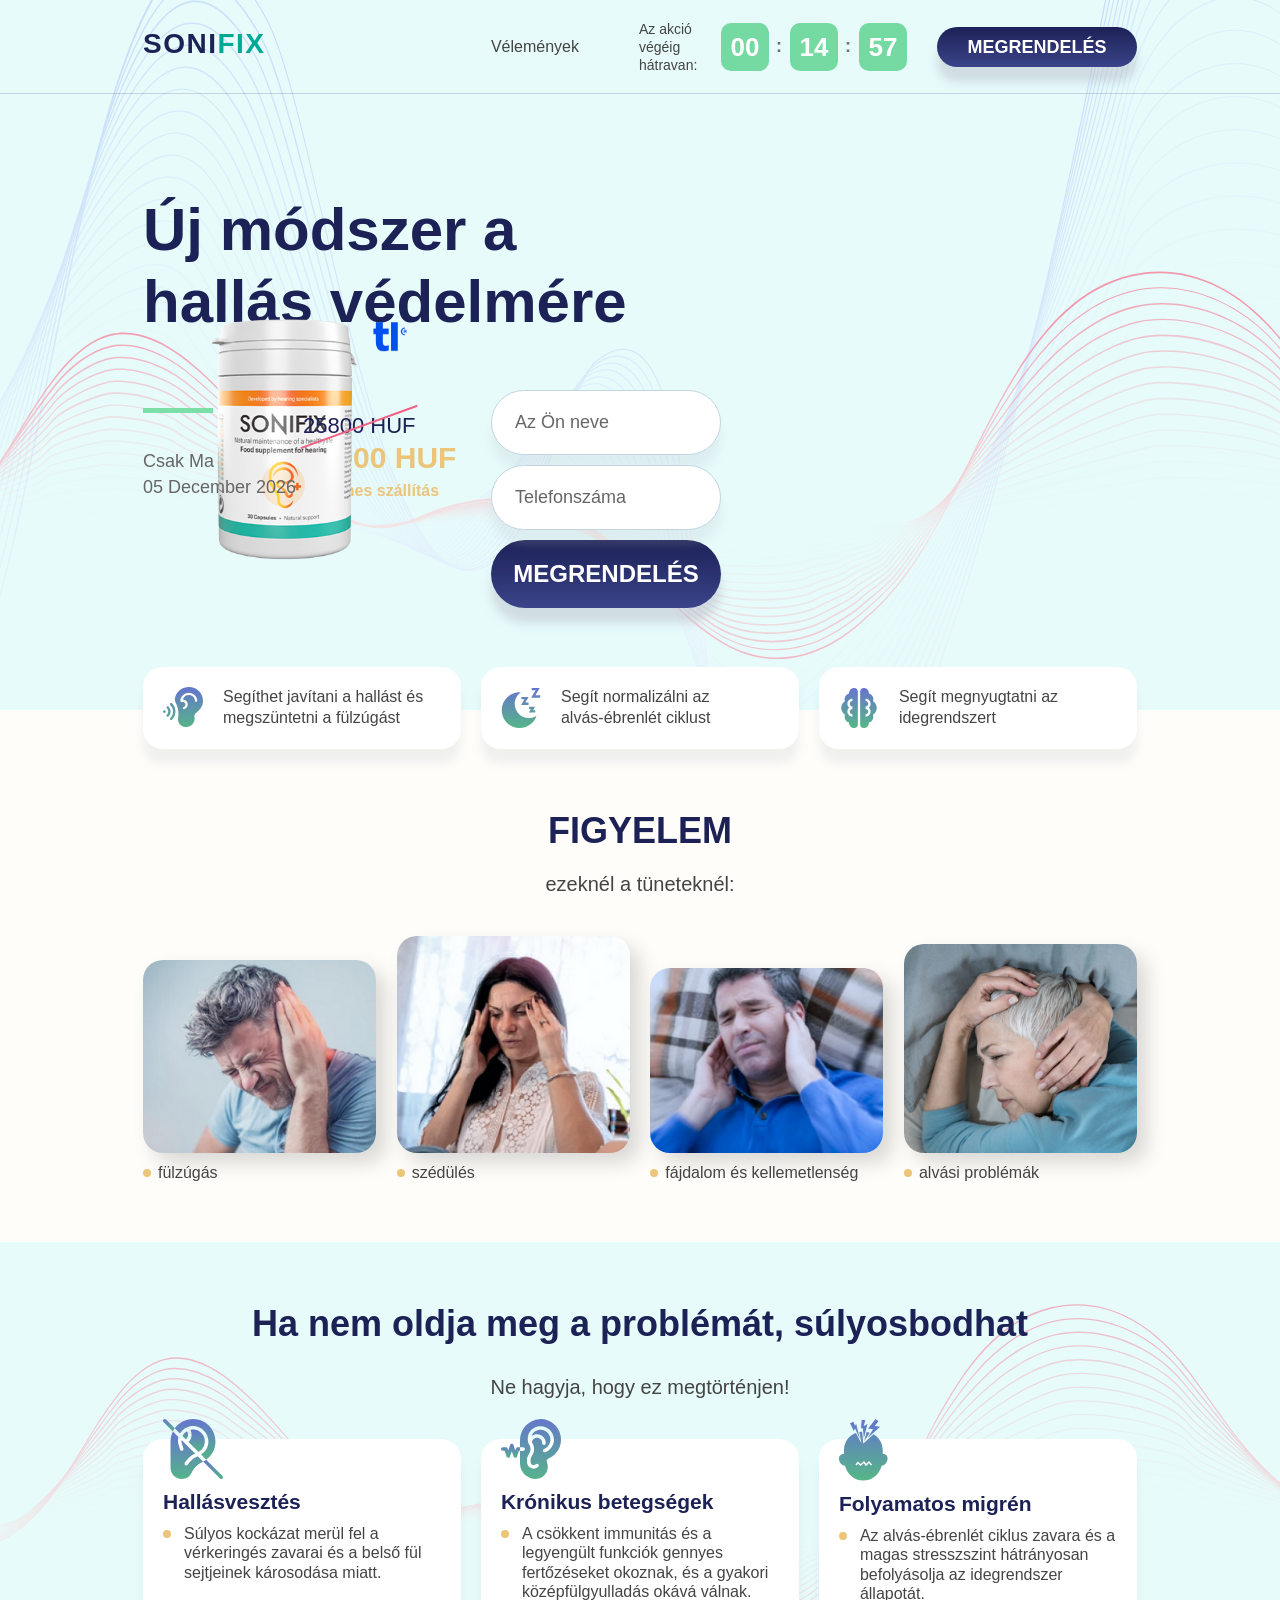
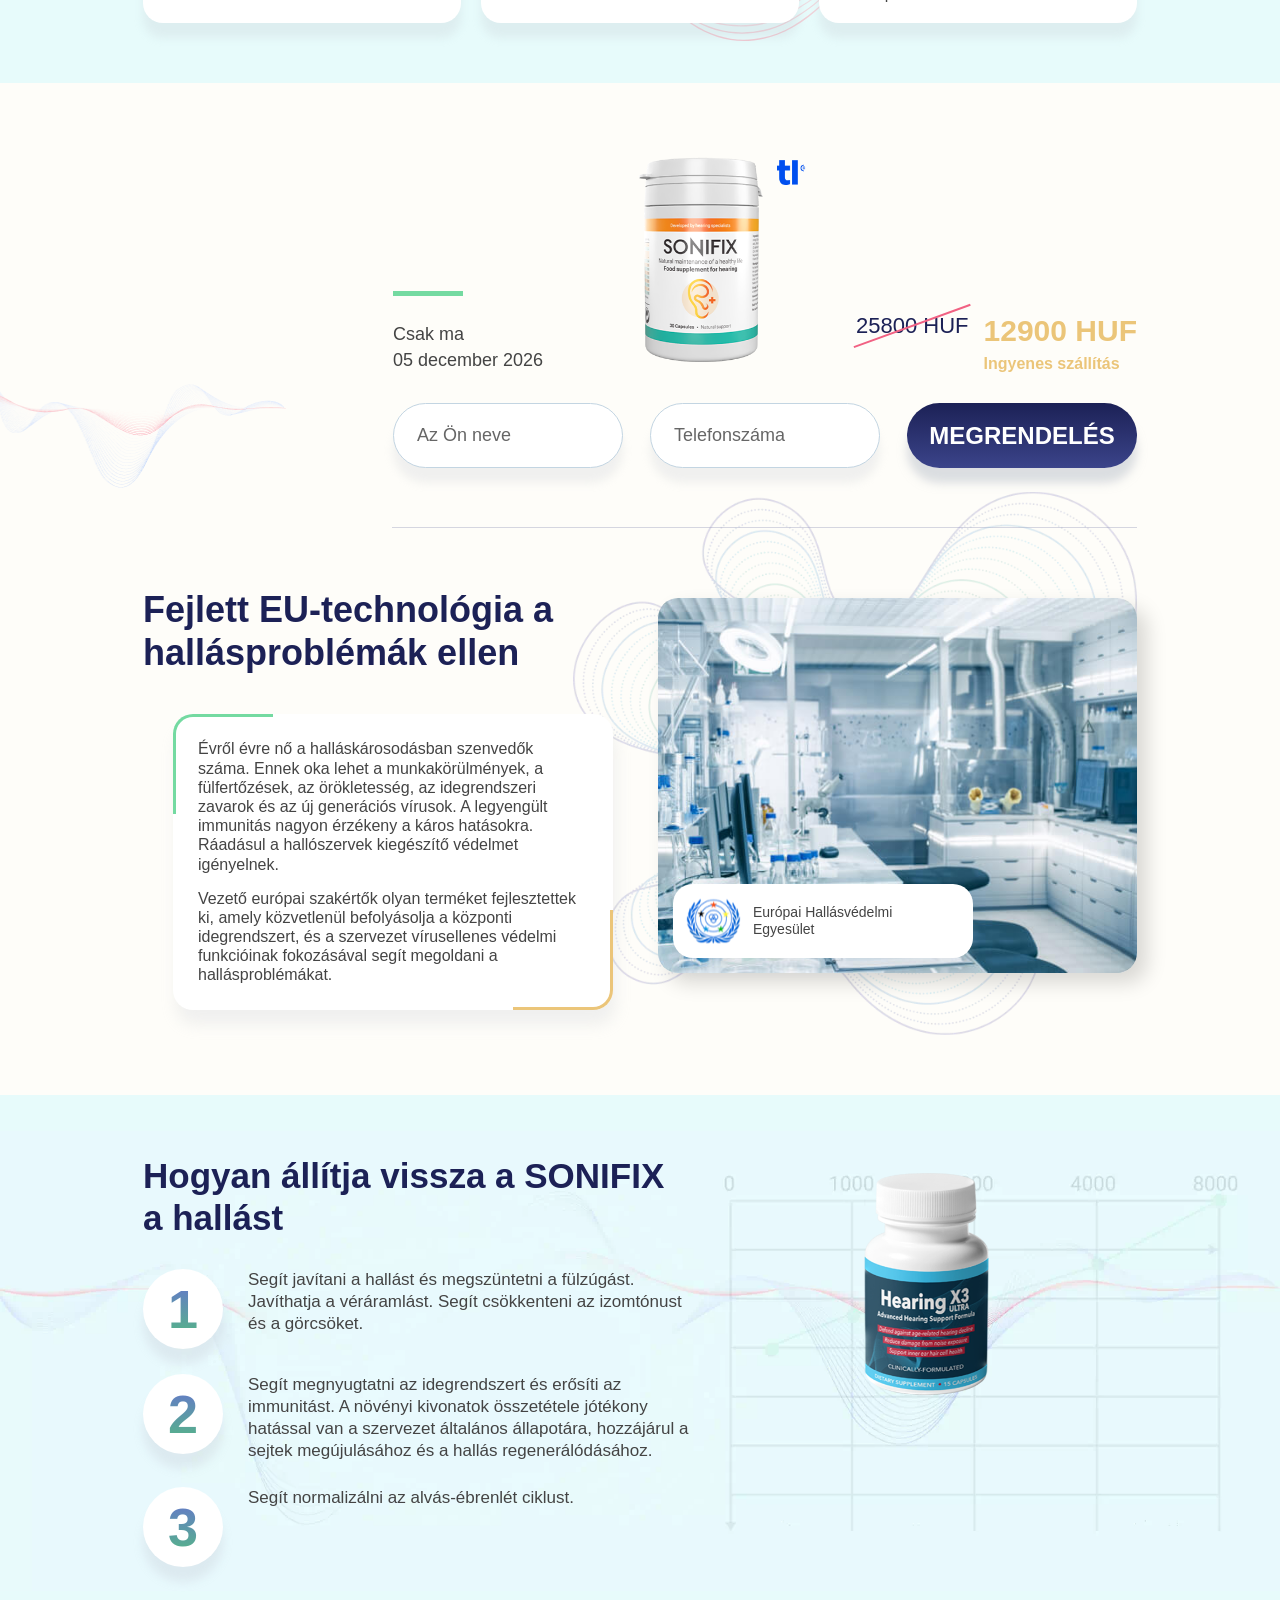
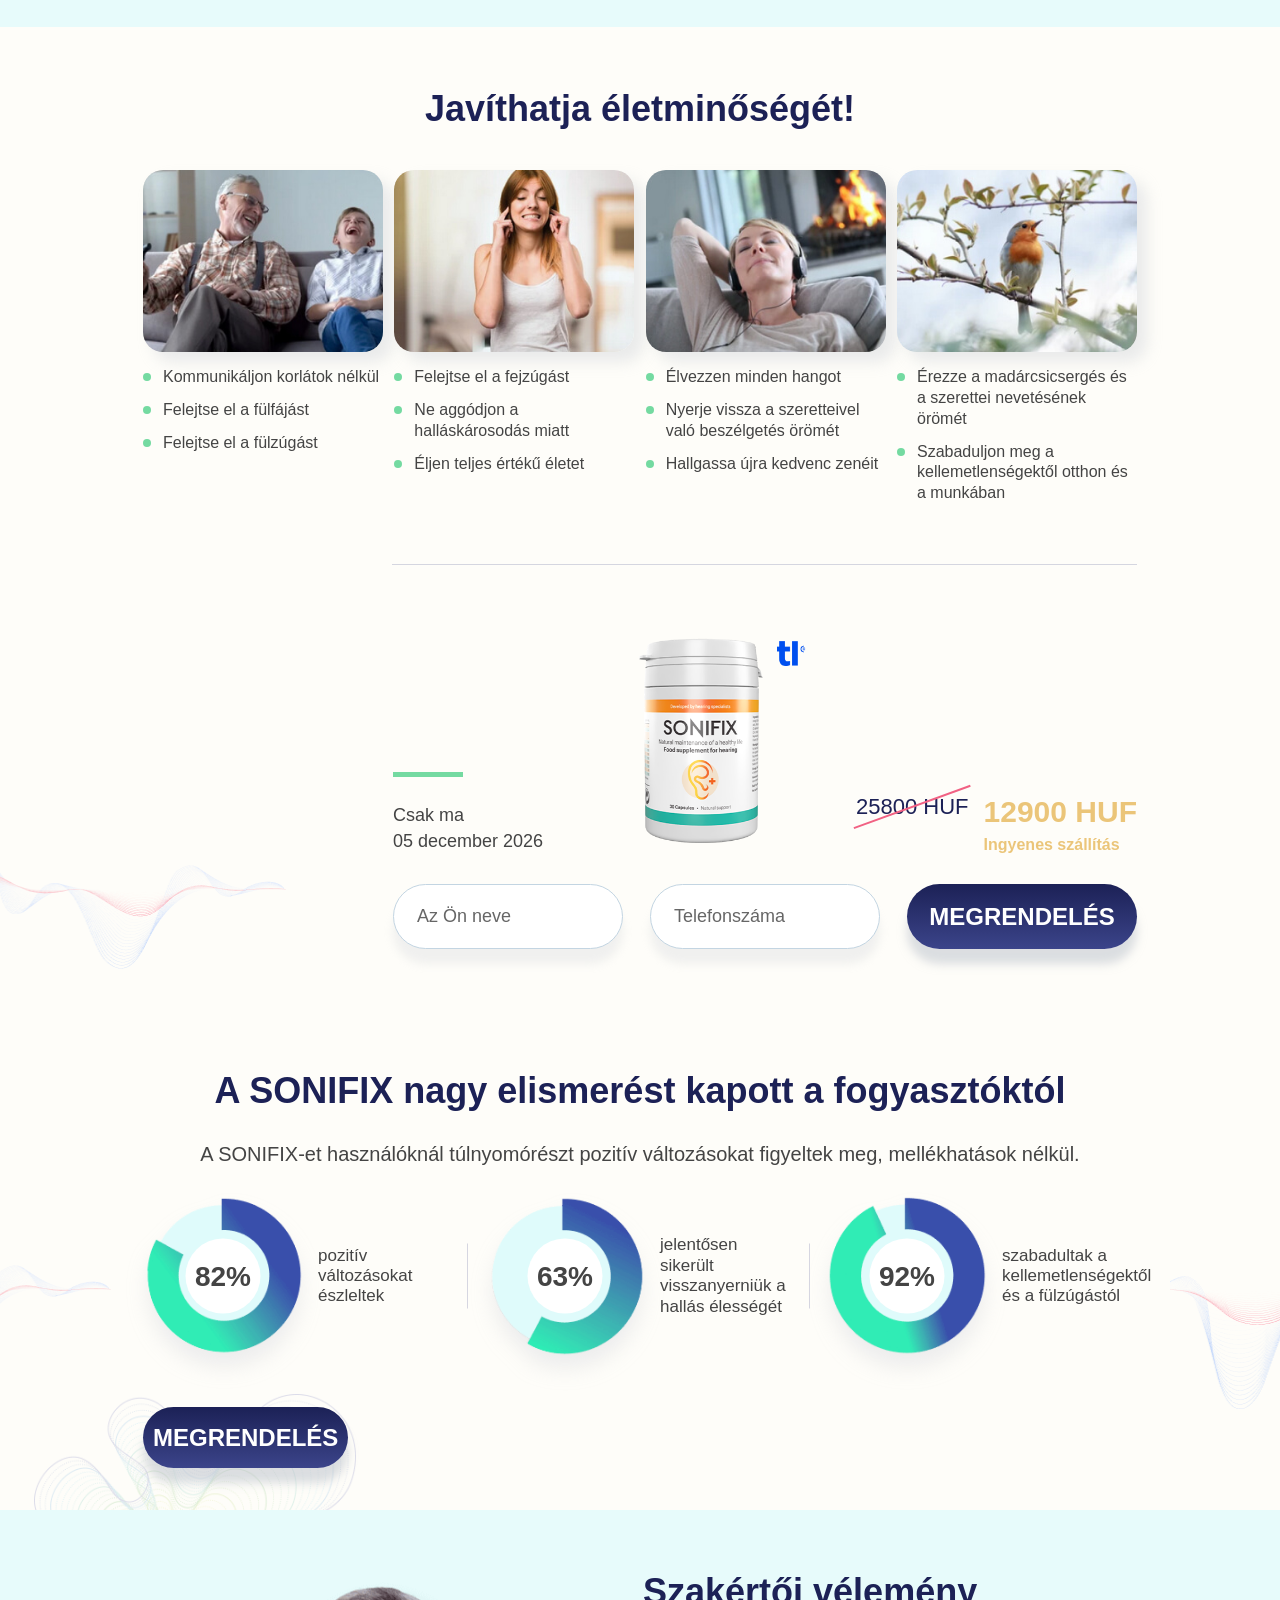
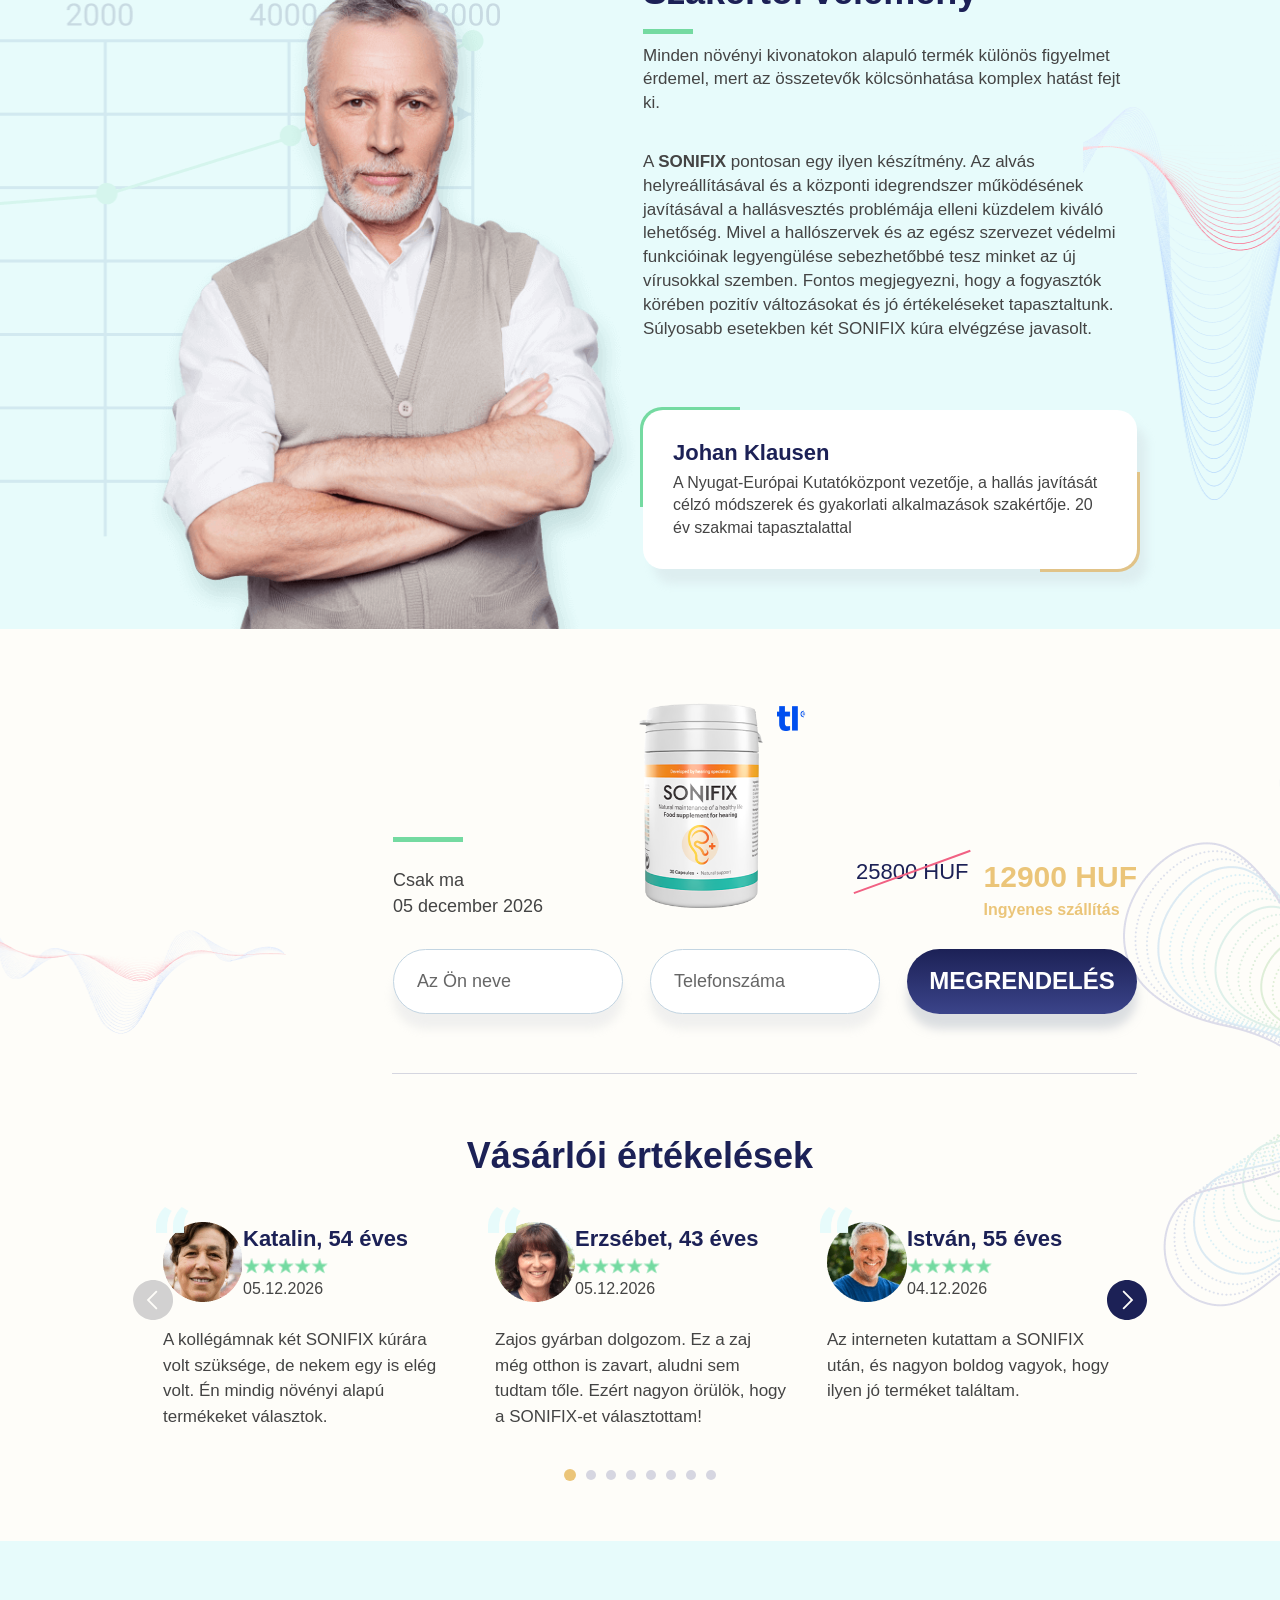
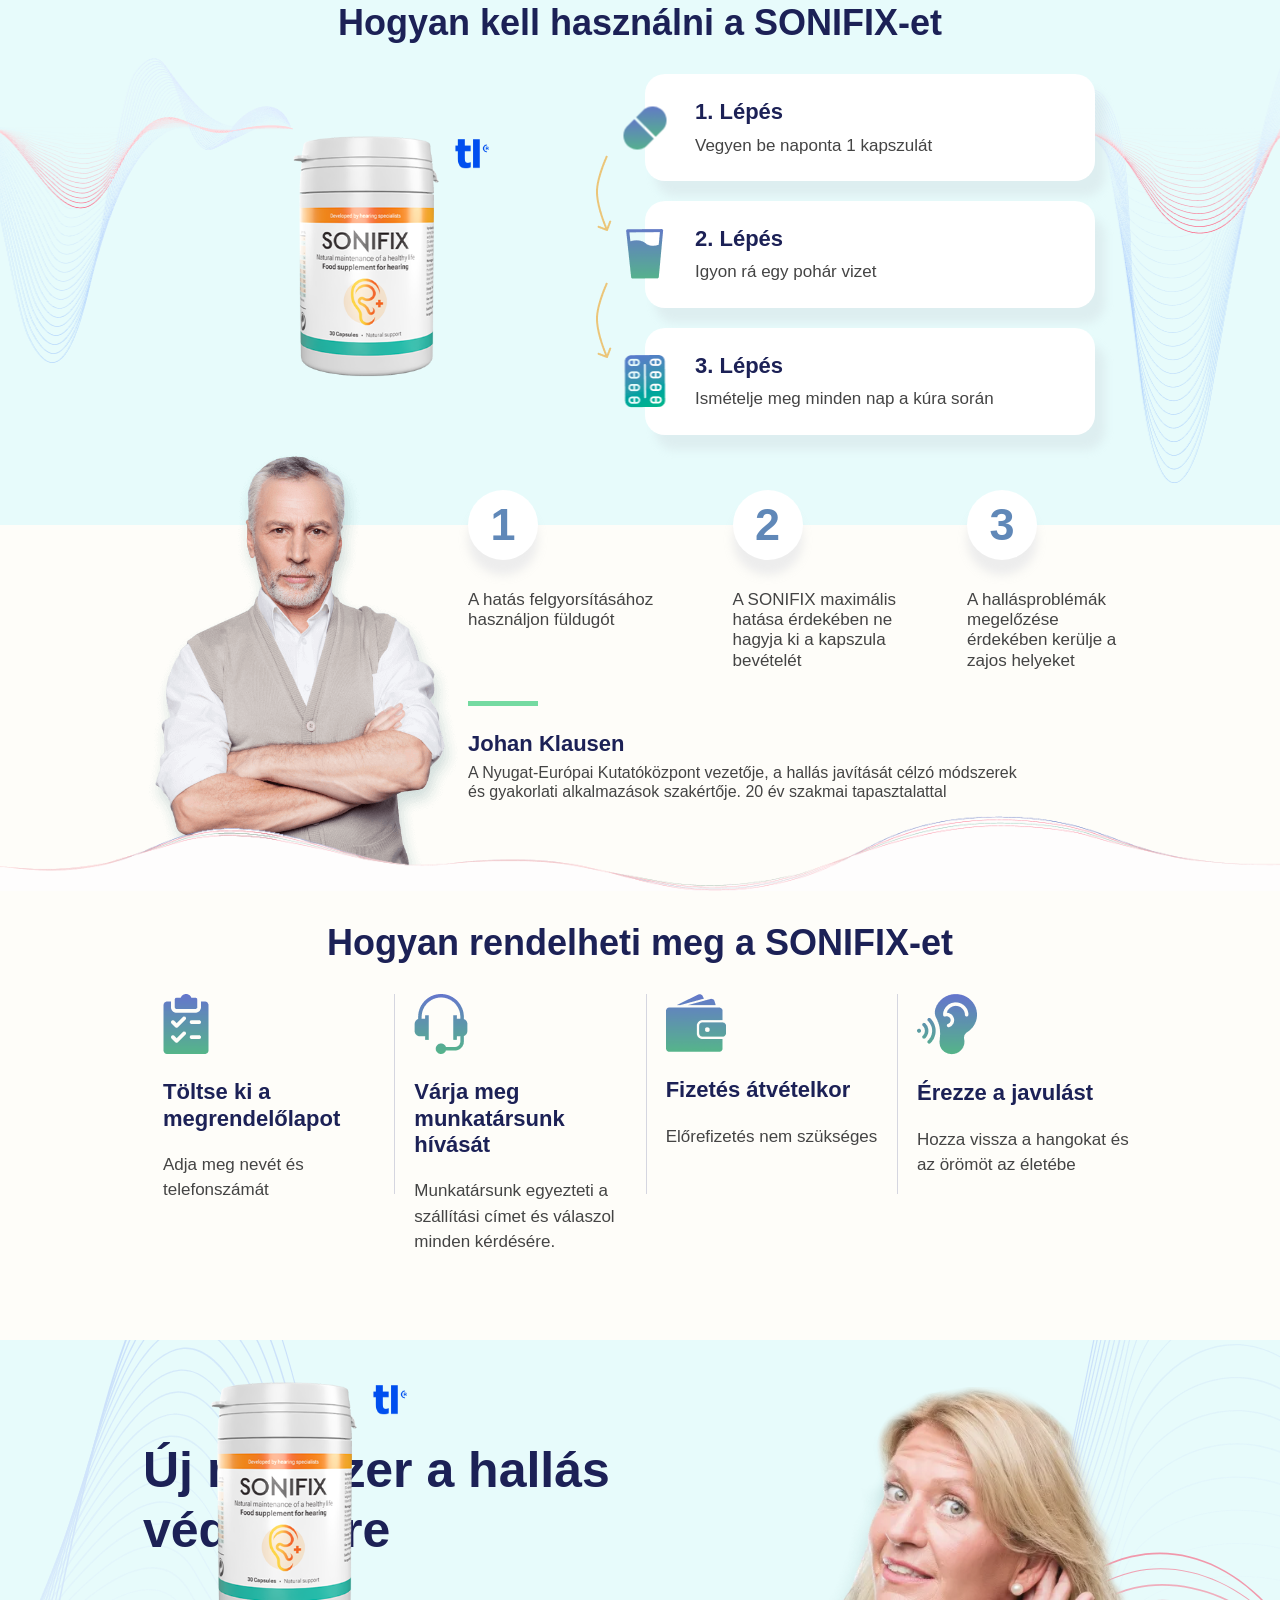
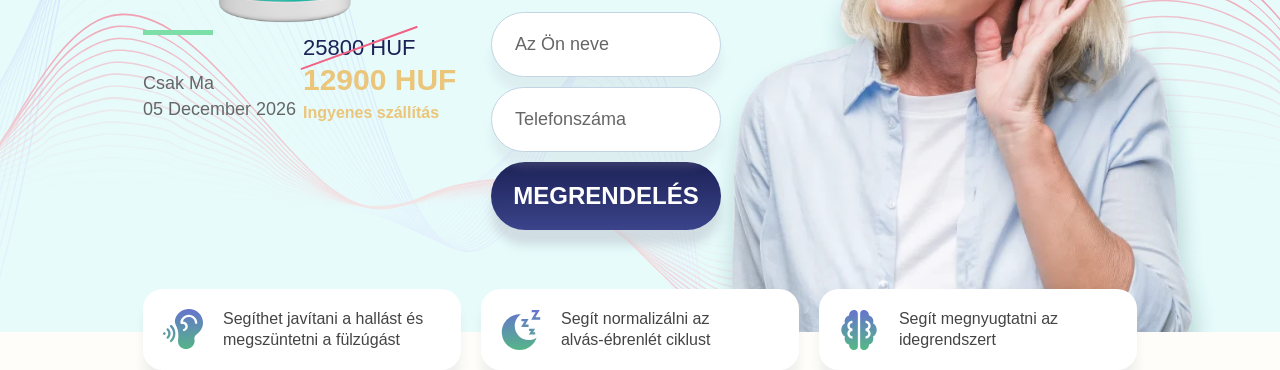
==== commit 36fe3ce4: "Fix layout image/price overlapping, redesign success.html thank you page with 3 urgency triggers and" ====
--- a/index.html
+++ b/index.html
@@ -24,7 +24,7 @@
 			<div class="container container-big">
 				<div class="header__content">
 					<div class="header__logo">
-						<img src="img/logo.png" alt="SONIFIX">
+						<a href="/" style="text-decoration:none;"><span style="font-size: 28px; font-weight: 900; color: #1c2156; font-family: 'Open Sans', sans-serif; letter-spacing: 1.5px;">SONI<span style="color:#00a896;">FIX</span></span></a>
 					</div>
 					<div class="header__main">
 						<a class="header__link header__link--reviews" href="#d1">
--- a/css/style.min.css
+++ b/css/style.min.css
@@ -704,14 +704,17 @@
 .price {
   display: flex;
   justify-content: center;
-  align-items: center
+  align-items: flex-start;
+  flex-wrap: nowrap;
 }
 
 .price__old {
-  margin-right: 25px;
+  margin-right: 15px;
   color: #1c2156;
-  font-size: 30px;
-  position: relative
+  font-size: 22px;
+  position: relative;
+  white-space: nowrap;
+  line-height: 1.2;
 }
 
 .price__old::before {
@@ -721,17 +724,24 @@
   top: 50%;
   -webkit-transform: translate(-50%, -50%) rotate(-20deg);
   transform: translate(-50%, -50%) rotate(-20deg);
-  width: 120%;
+  width: 110%;
   height: 2px;
   background: #f16183
 }
 
 .price__new {
-  font-size: 50px;
+  font-size: 32px;
   color: #ebc579;
   font-weight: 700;
-  line-height:.5;
-  margin-top:10px;
+  line-height: 1.2;
+  margin-top: 0;
+  white-space: nowrap;
+}
+
+.x_price_previous,
+.x_price_current {
+  white-space: nowrap;
+  display: inline-block;
 }
 
 .action__inner,
@@ -4411,4 +4421,50 @@
     -webkit-transform: translateX(-50%);
     transform: translateX(-50%)
   }
+}
+
+/* SONIFIX Layout Fixes */
+.promo__pack img,
+.restore__pack img,
+.action__prod,
+.use__prod {
+  max-height: 270px !important;
+  width: auto !important;
+  height: auto !important;
+  object-fit: contain;
+  margin: 0 auto;
+  display: block;
+}
+
+.promo__pack {
+  margin-left: 0 !important;
+  left: 0 !important;
+  max-width: 280px !important;
+}
+
+.price__old,
+.price__new,
+.x_price_previous,
+.x_price_current {
+  white-space: nowrap !important;
+}
+
+.price__new {
+  font-size: 30px !important;
+  line-height: 1.2 !important;
+  display: inline-block !important;
+}
+
+.price__old {
+  font-size: 22px !important;
+  line-height: 1.2 !important;
+  display: inline-block !important;
+}
+
+.kargo {
+  display: block !important;
+  font-size: 16px !important;
+  margin-top: 5px !important;
+  color: #ebc579 !important;
+  font-weight: 600 !important;
 }
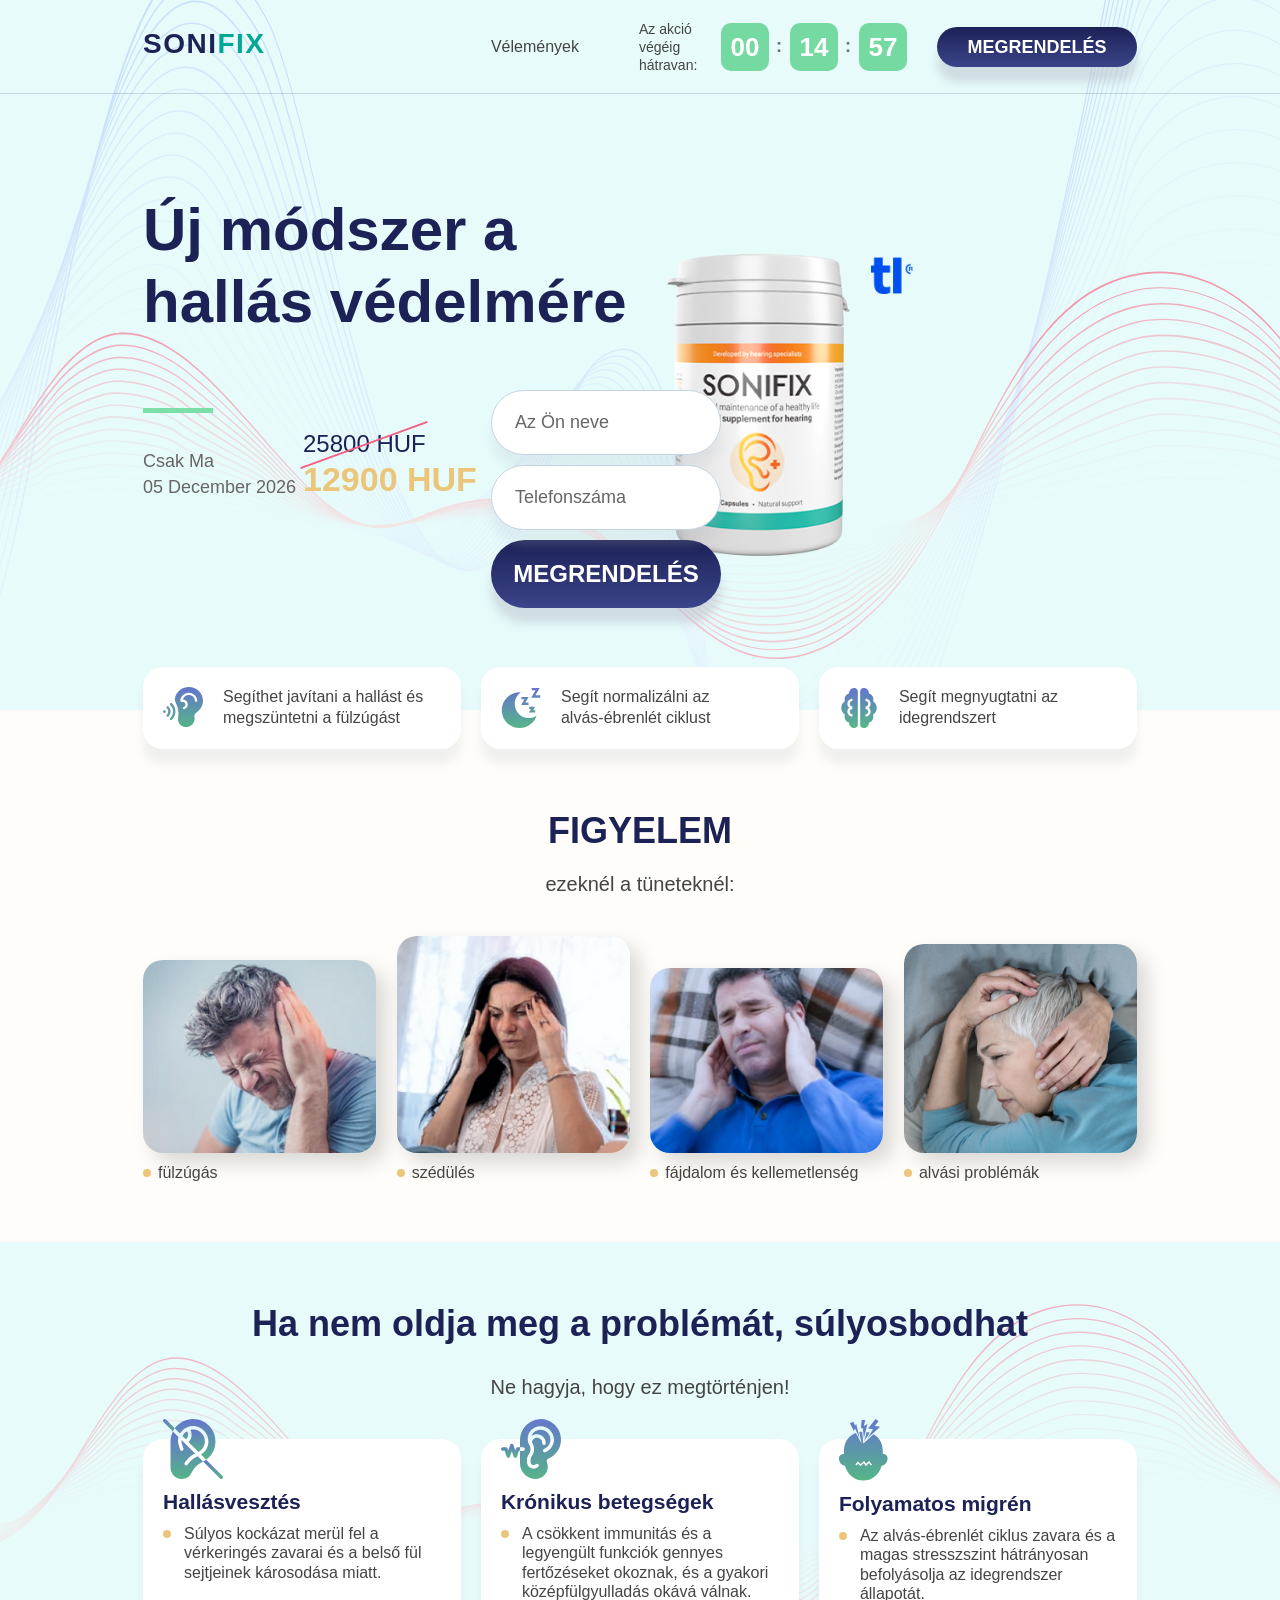
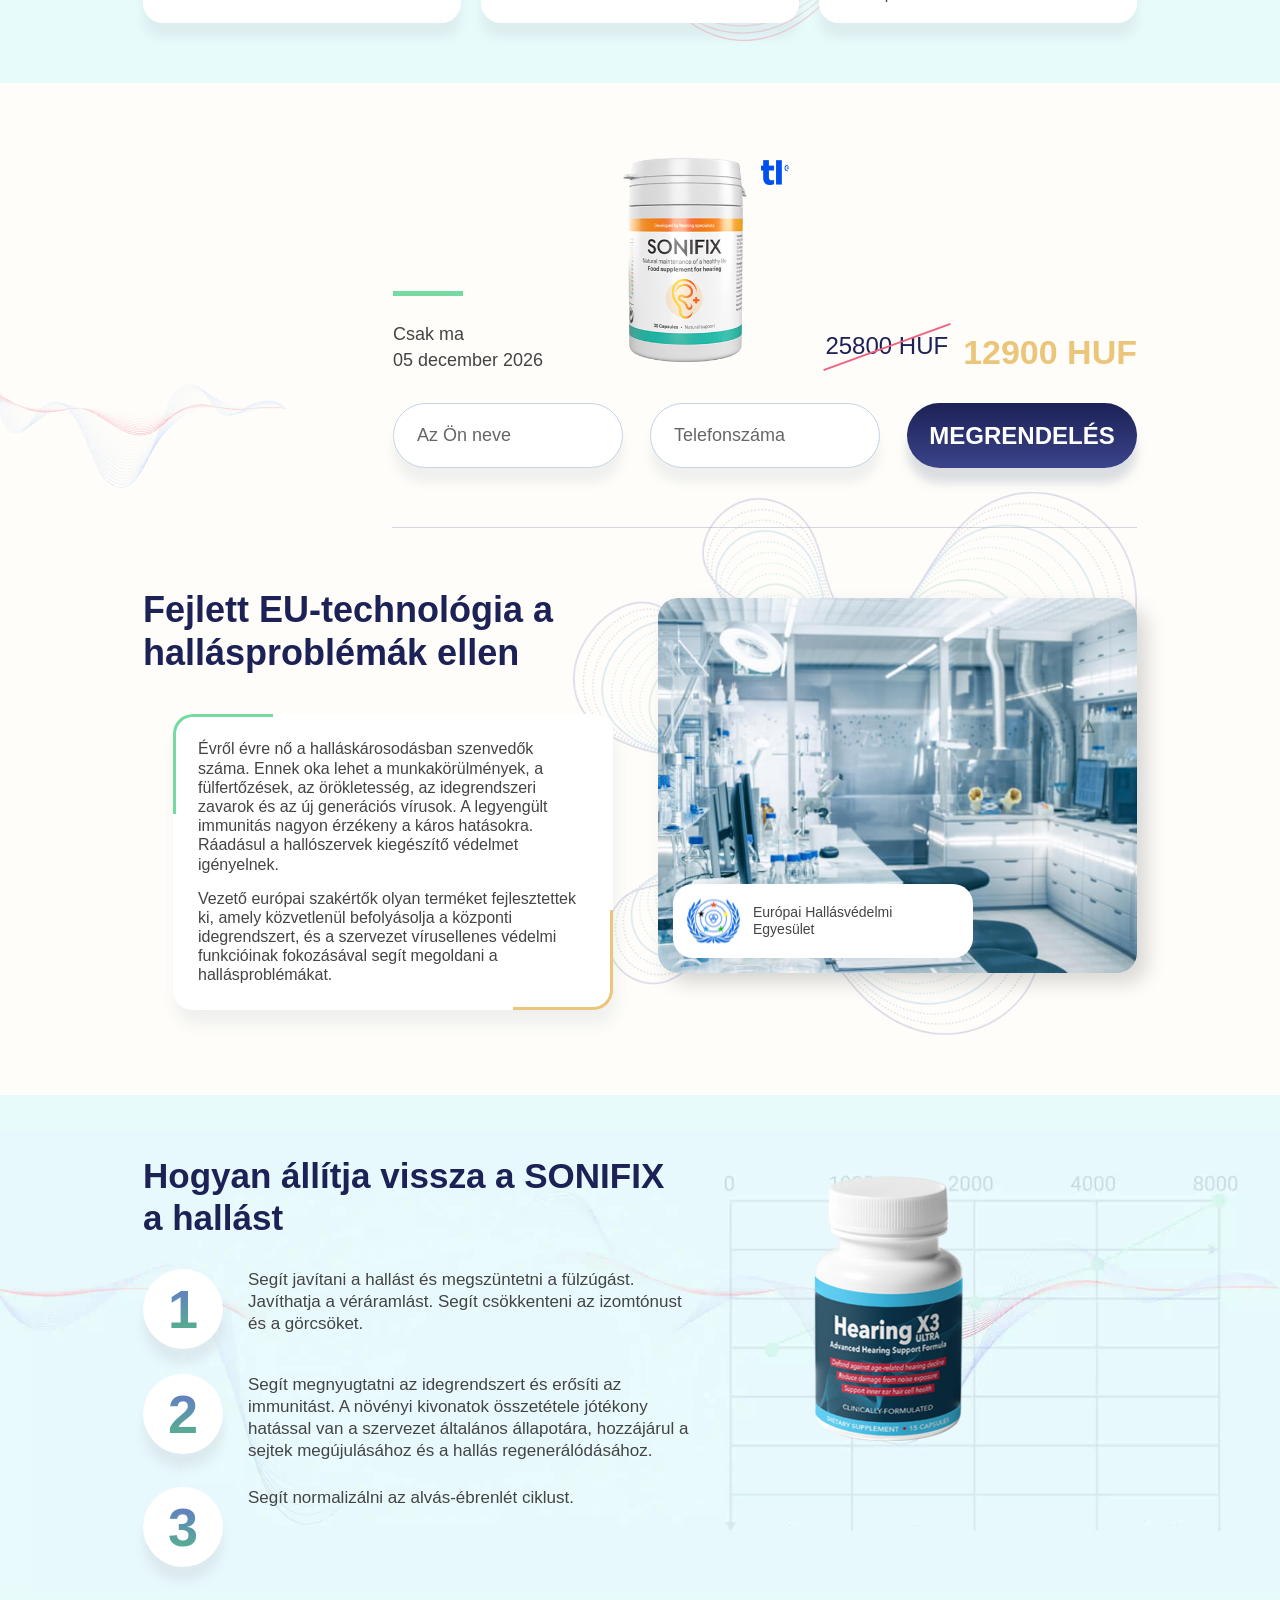
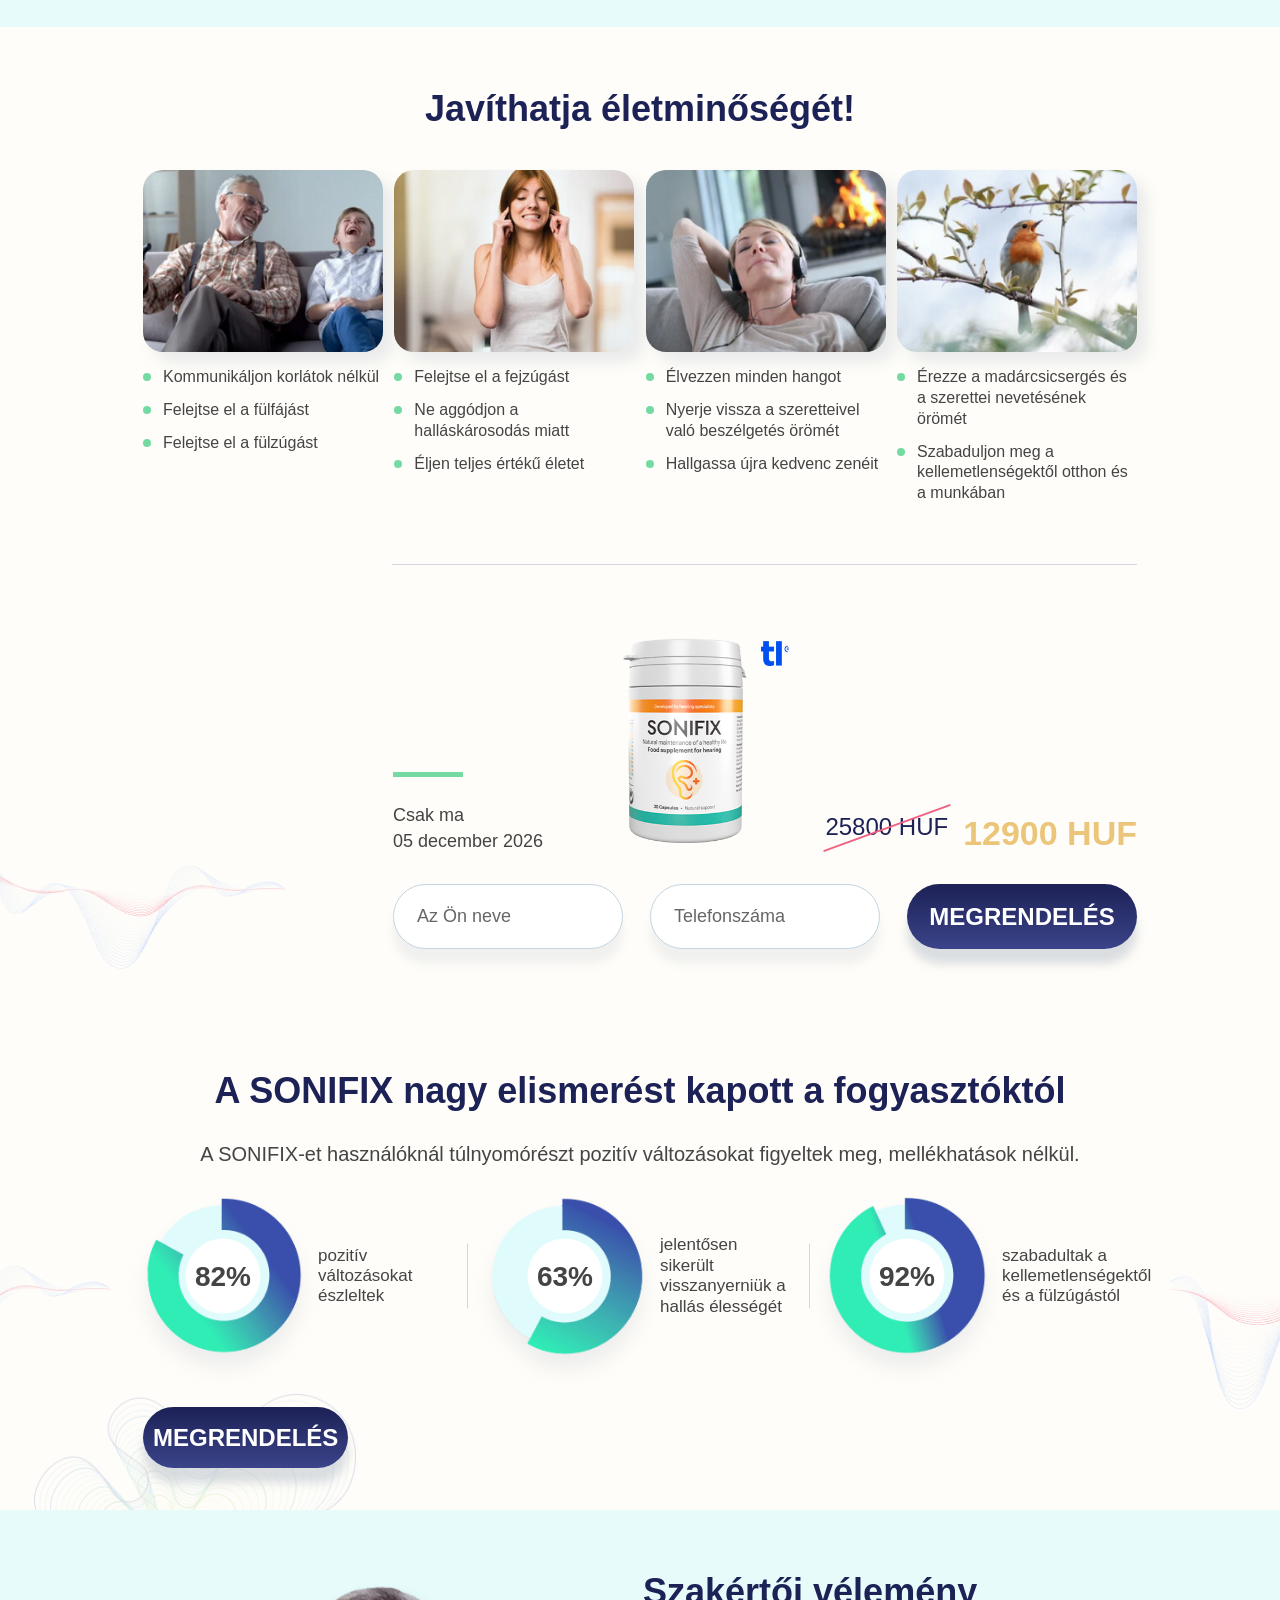
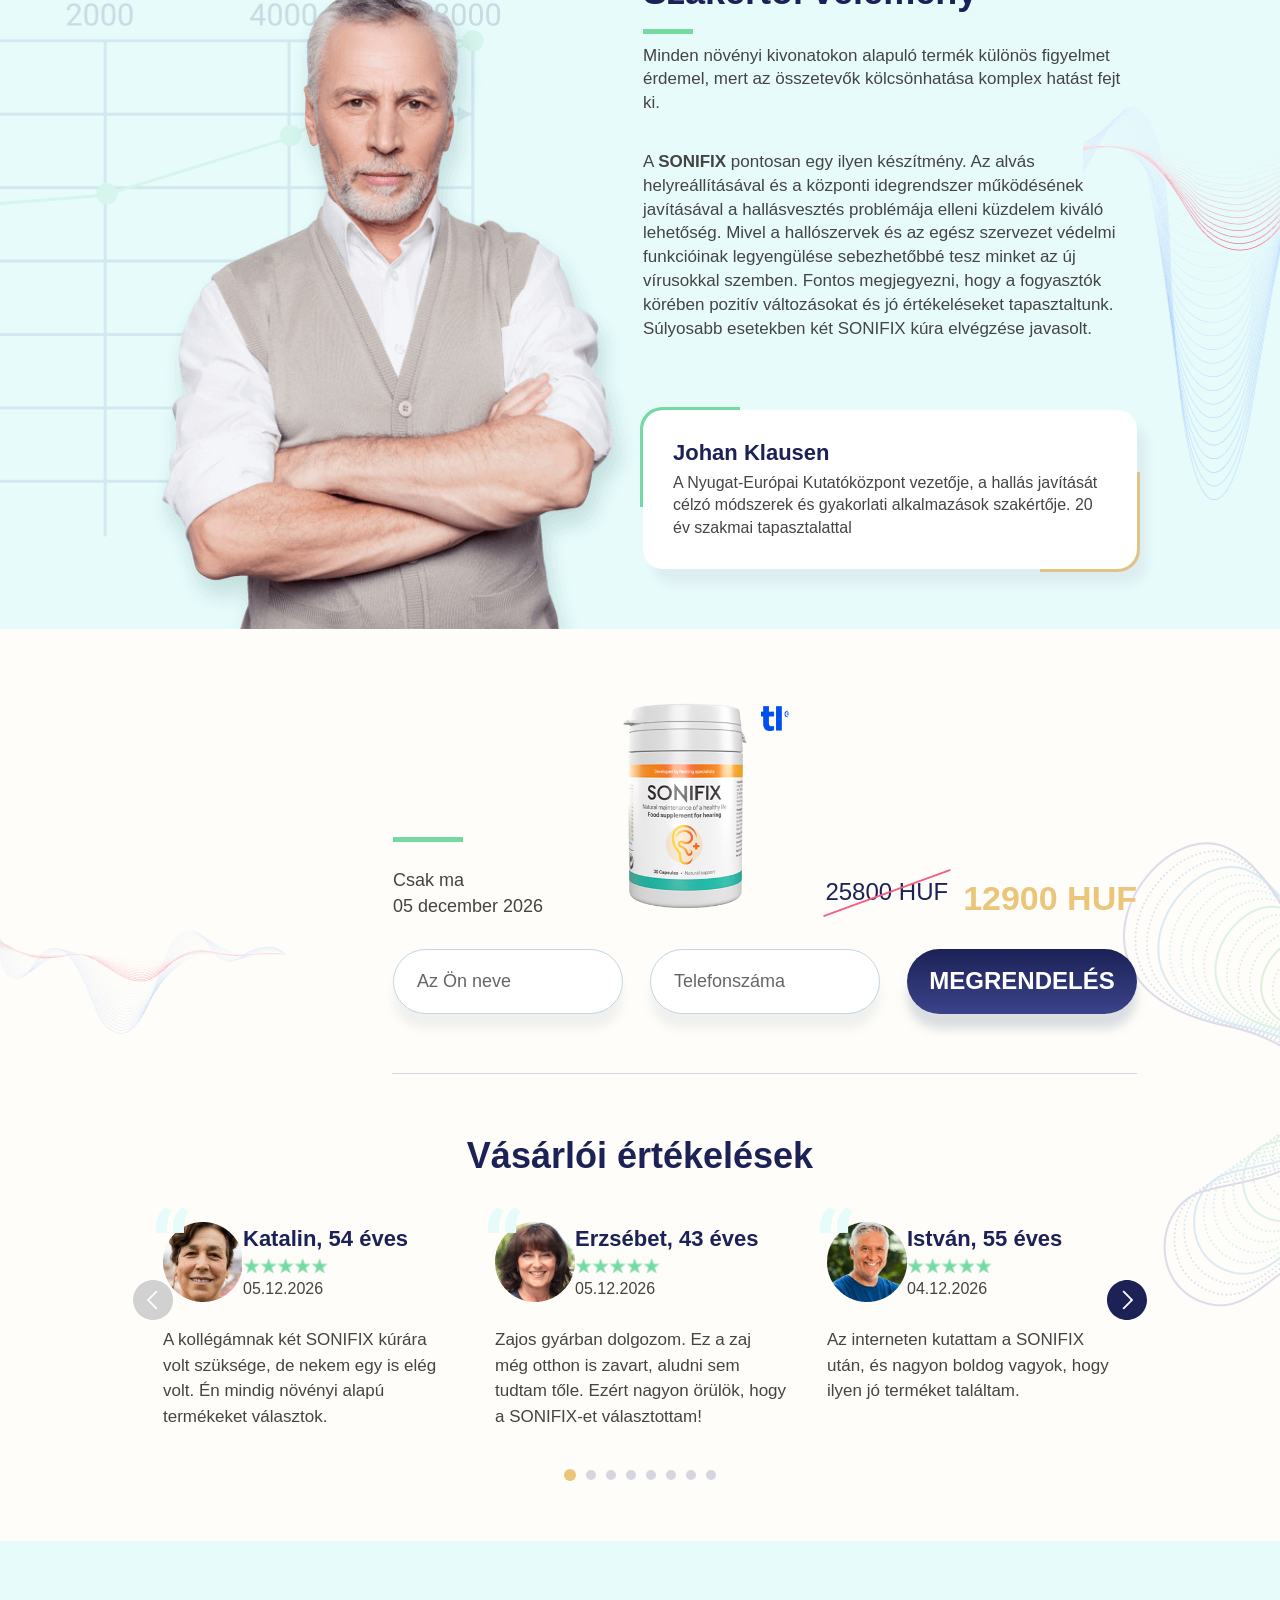
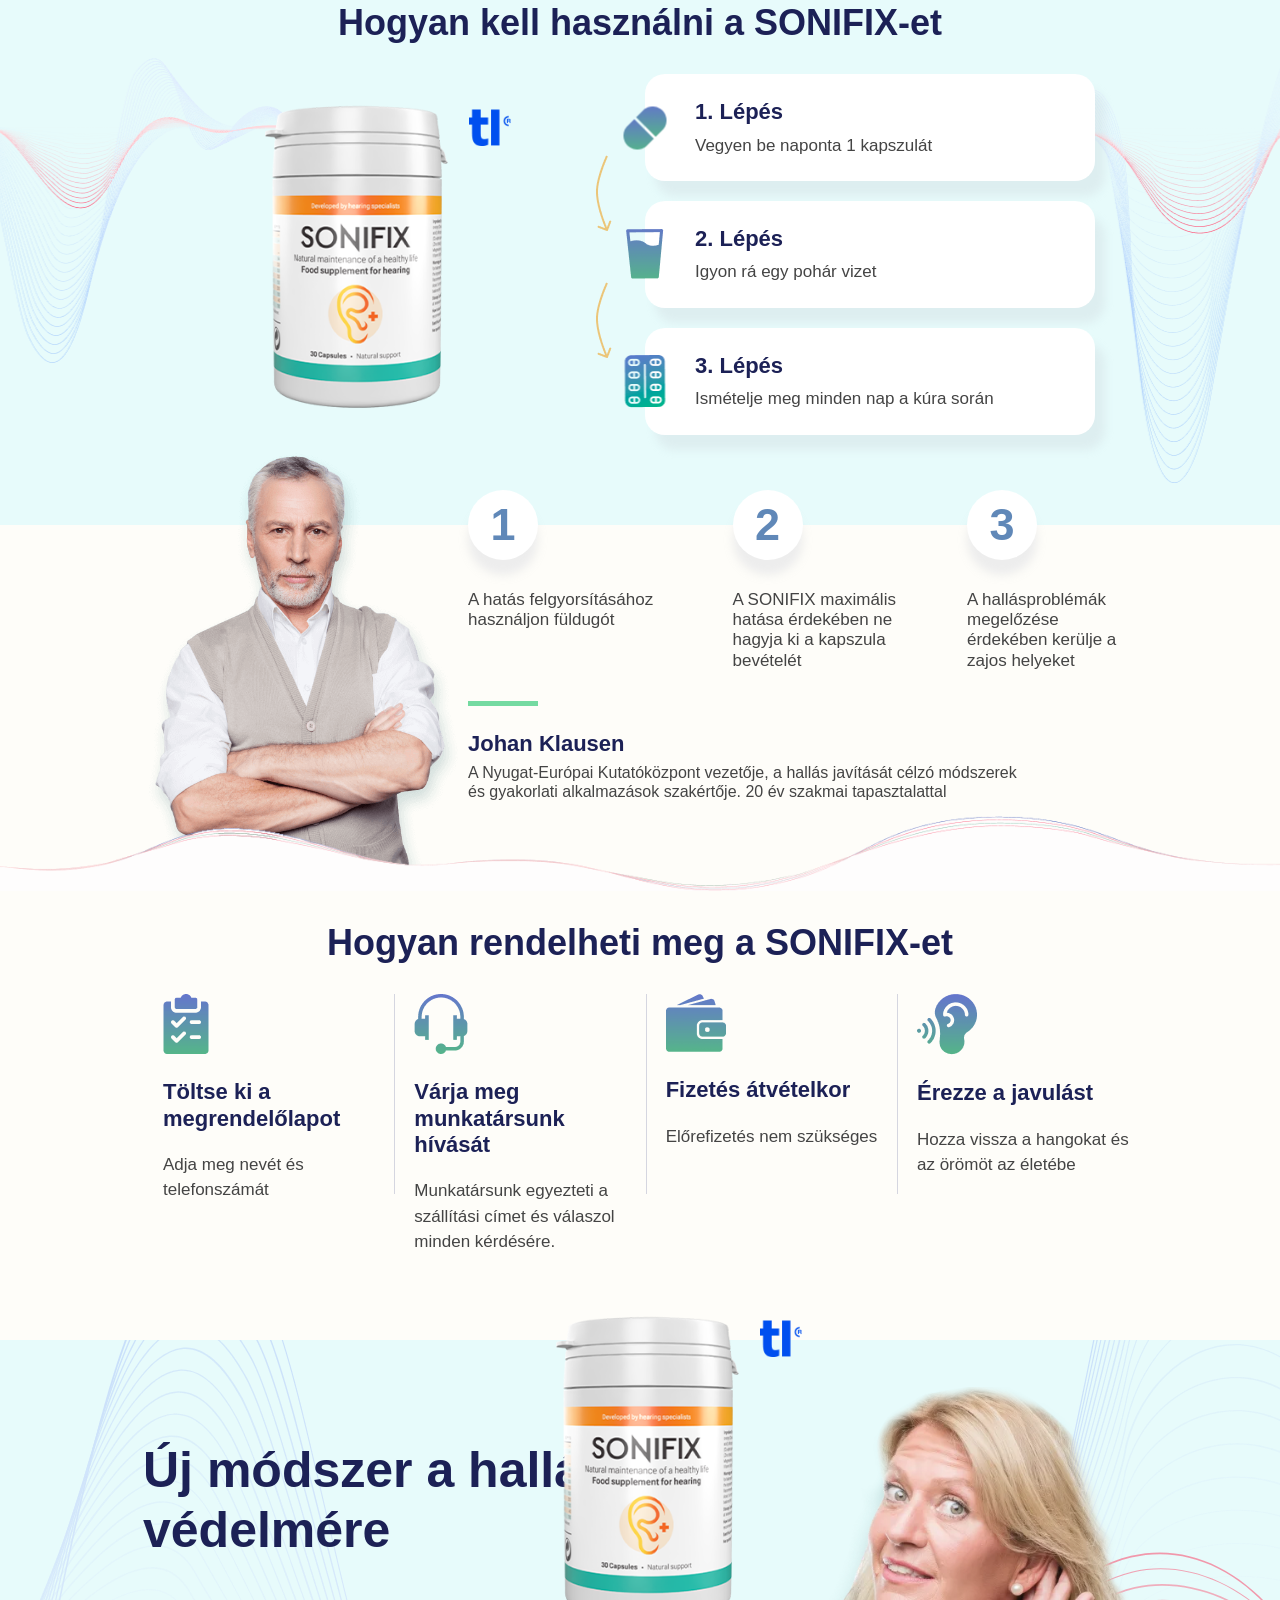
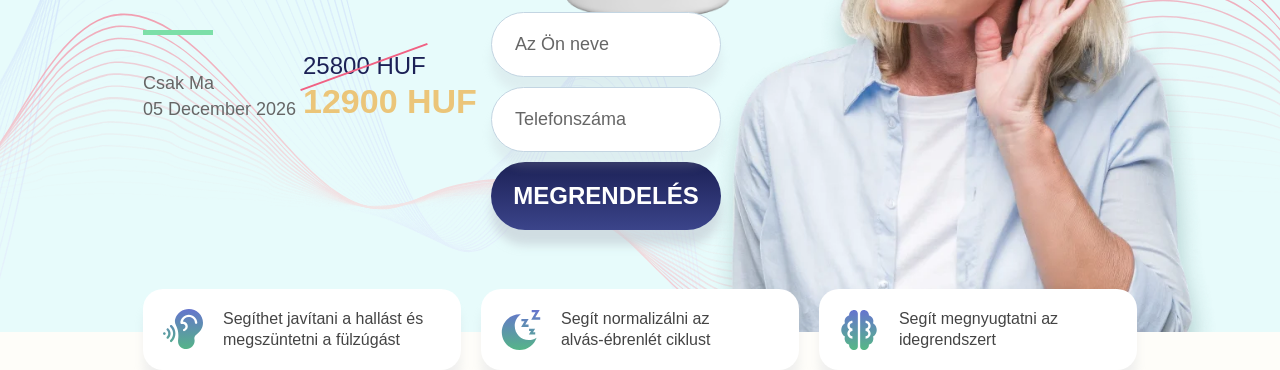
==== commit a0344403: "Restore original product pack positioning, fix price layout, and remove all free shipping mentions" ====
--- a/index.html
+++ b/index.html
@@ -68,8 +68,7 @@
 								<span class="x_price_previous al-cost-promo">25800 HUF</span>
 							</div>
 							<div class="price__new">
-								<span class="x_price_current al-cost">12900 HUF</span><br />
-								<span class="kargo" style="font-size:20px;">Ingyenes szállítás</span>
+								<span class="x_price_current al-cost">12900 HUF</span>
 							</div>
 						</div>
 					</div>
@@ -196,8 +195,7 @@
 						<span class="x_price_previous al-cost-promo">25800 HUF</span>
 					</div>
 					<div class="price__new">
-						<span class="x_price_current al-cost">12900 HUF</span><br />
-						<span class="kargo" style="font-size:20px;">Ingyenes szállítás</span>
+						<span class="x_price_current al-cost">12900 HUF</span>
 					</div>
 				</div>
 				<form class="action__form x_order_form form al-form" action="/api/api" method="POST">
@@ -340,8 +338,7 @@
 						<span class="x_price_previous al-cost-promo">25800 HUF</span>
 					</div>
 					<div class="price__new">
-						<span class="x_price_current al-cost">12900 HUF</span><br />
-						<span class="kargo" style="font-size:20px;">Ingyenes szállítás</span>
+						<span class="x_price_current al-cost">12900 HUF</span>
 					</div>
 				</div>
 				<form class="action__form x_order_form form al-form" action="/api/api" method="POST">
@@ -426,8 +423,7 @@
 							<span class="x_price_previous al-cost-promo">25800 HUF</span>
 						</div>
 						<div class="price__new">
-							<span class="x_price_current al-cost">12900 HUF</span><br />
-							<span class="kargo" style="font-size:20px;">Ingyenes szállítás</span>
+							<span class="x_price_current al-cost">12900 HUF</span>
 						</div>
 					</div>
 					<form class="action__form x_order_form form al-form" action="/api/api" method="POST">
@@ -690,8 +686,7 @@
 								<span class="x_price_previous al-cost-promo">25800 HUF</span>
 							</div>
 							<div class="price__new">
-								<span class="x_price_current al-cost">12900 HUF</span><br />
-								<span class="kargo" style="font-size:20px;">Ingyenes szállítás</span>
+								<span class="x_price_current al-cost">12900 HUF</span>
 							</div>
 						</div>
 					</div>
--- a/css/style.min.css
+++ b/css/style.min.css
@@ -4423,23 +4423,15 @@
   }
 }
 
-/* SONIFIX Layout Fixes */
+/* SONIFIX Clean Price and Image Formatting */
 .promo__pack img,
 .restore__pack img,
 .action__prod,
 .use__prod {
-  max-height: 270px !important;
+  max-height: 340px !important;
   width: auto !important;
   height: auto !important;
   object-fit: contain;
-  margin: 0 auto;
-  display: block;
-}
-
-.promo__pack {
-  margin-left: 0 !important;
-  left: 0 !important;
-  max-width: 280px !important;
 }
 
 .price__old,
@@ -4449,22 +4441,18 @@
   white-space: nowrap !important;
 }
 
+.price__old {
+  font-size: 24px !important;
+  line-height: 1.2 !important;
+}
+
 .price__new {
-  font-size: 30px !important;
+  font-size: 34px !important;
   line-height: 1.2 !important;
-  display: inline-block !important;
-}
-
-.price__old {
-  font-size: 22px !important;
-  line-height: 1.2 !important;
-  display: inline-block !important;
+  color: #ebc579 !important;
+  font-weight: 700 !important;
 }
 
 .kargo {
-  display: block !important;
-  font-size: 16px !important;
-  margin-top: 5px !important;
-  color: #ebc579 !important;
-  font-weight: 600 !important;
+  display: none !important;
 }
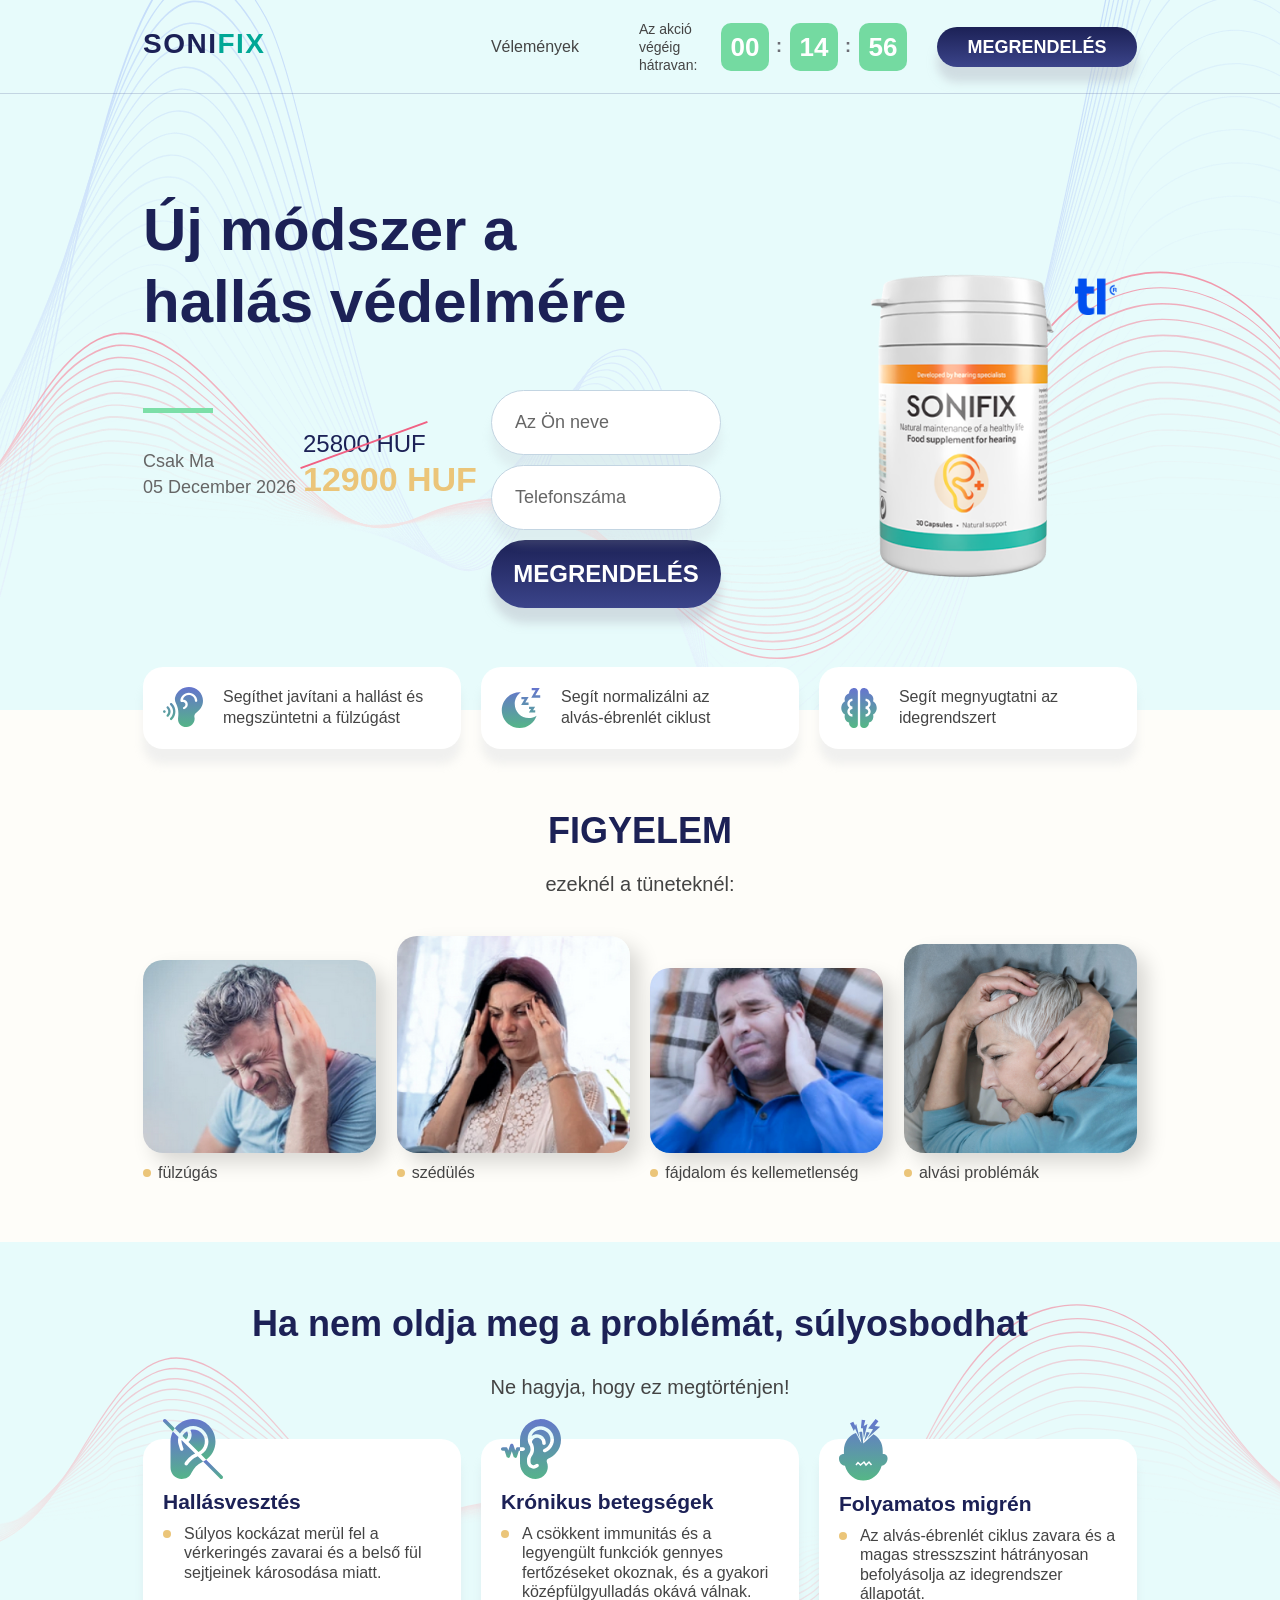
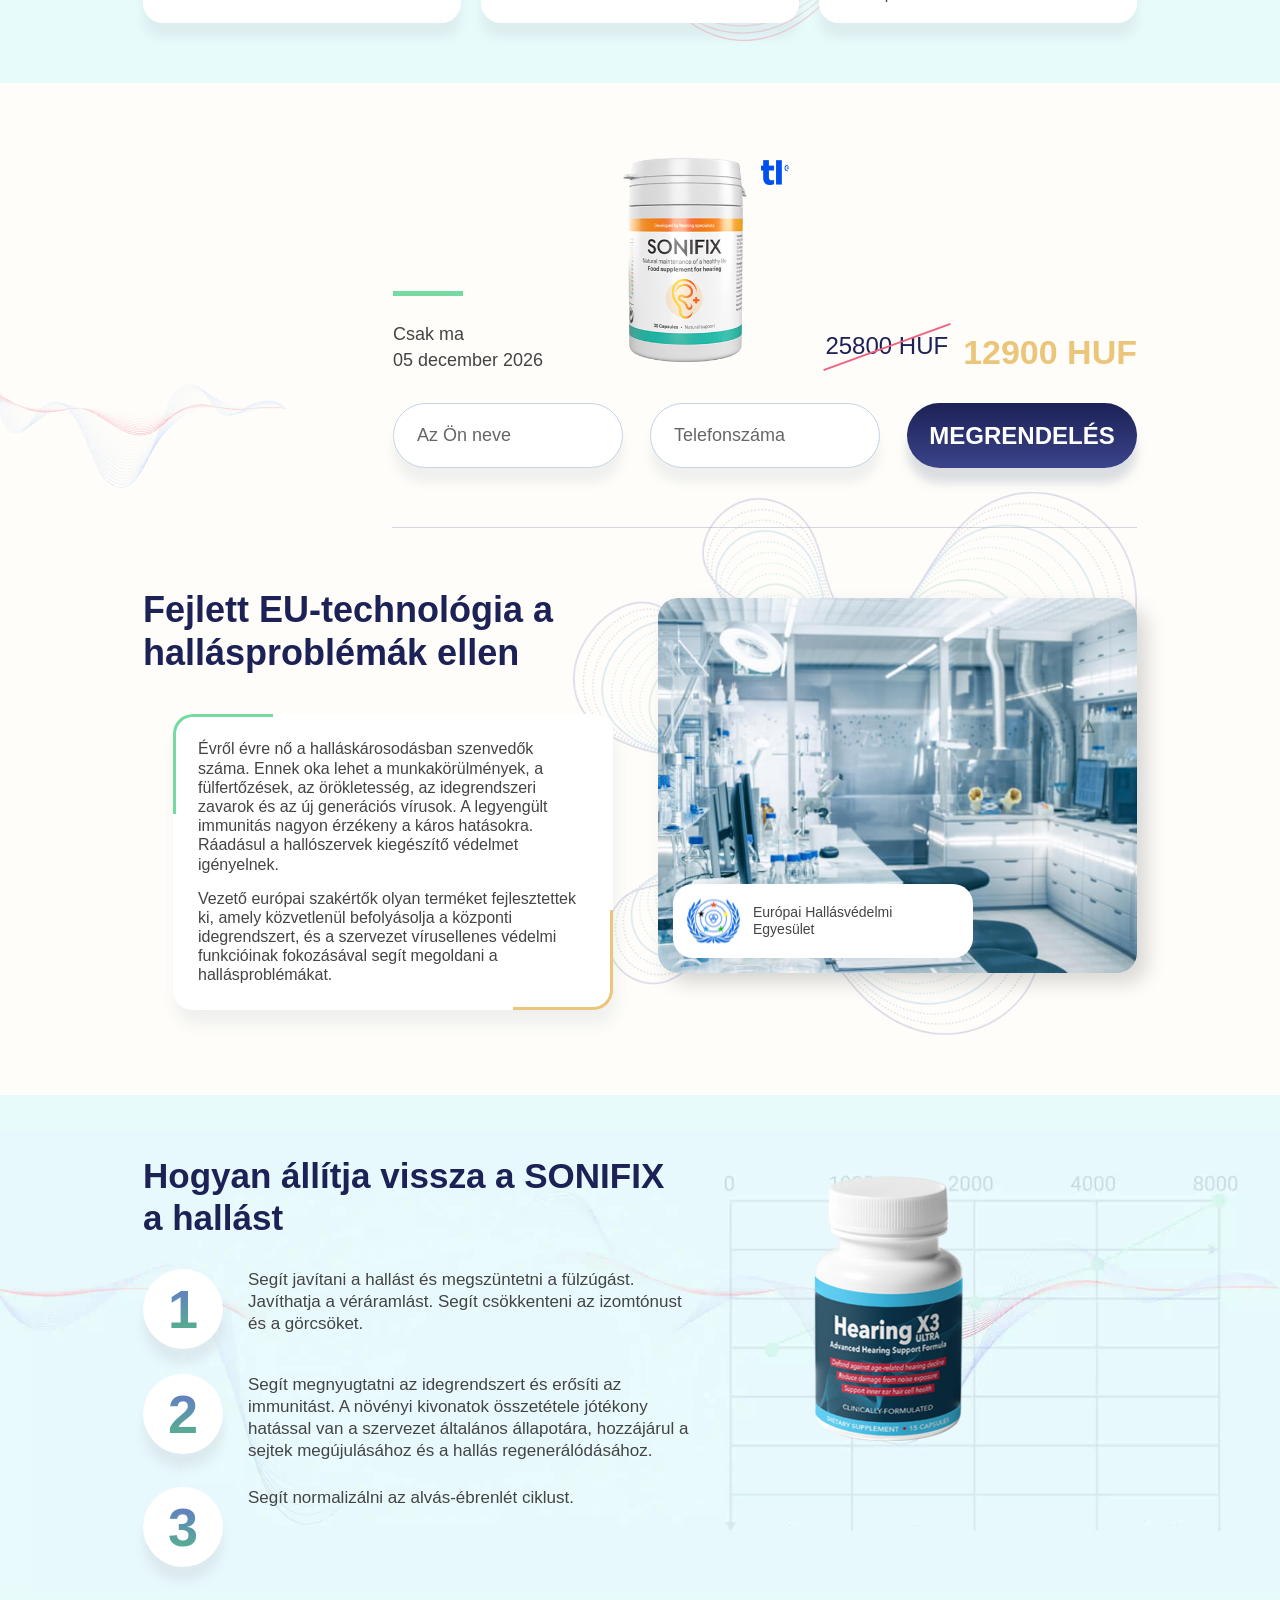
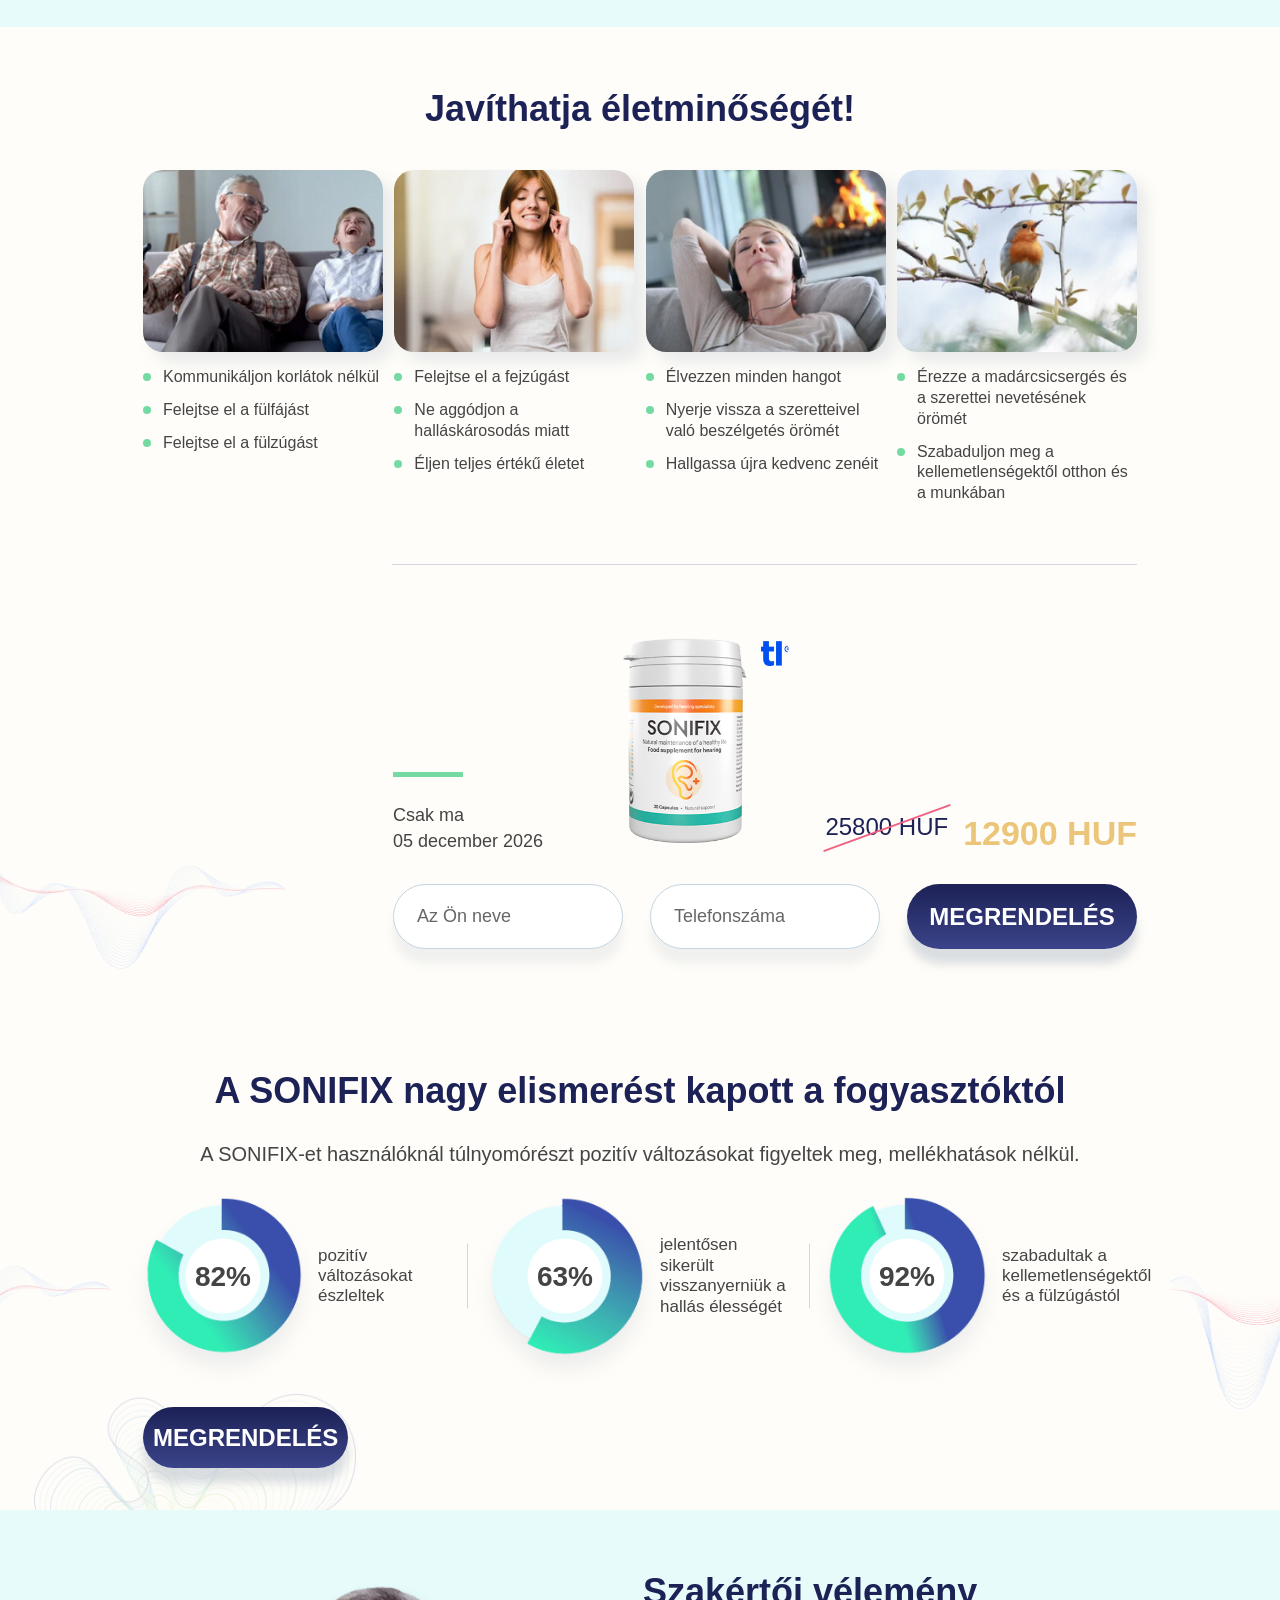
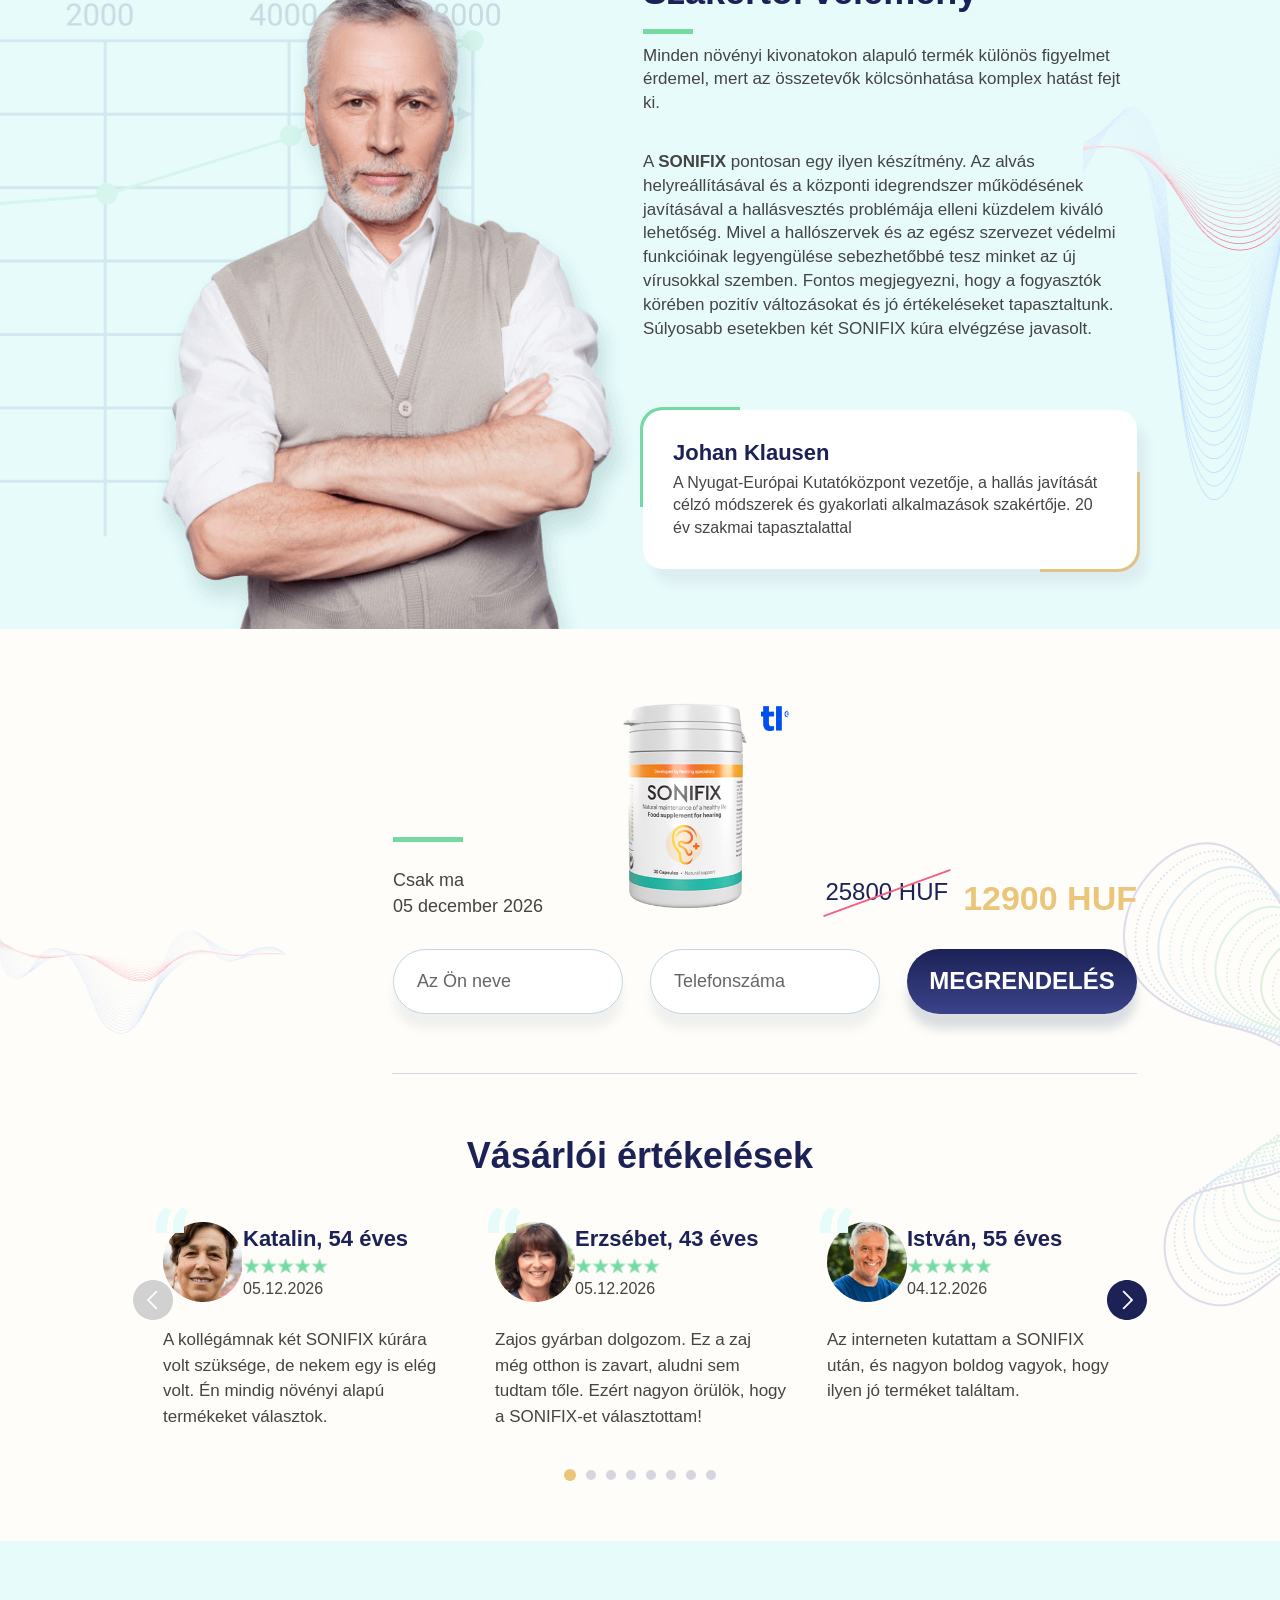
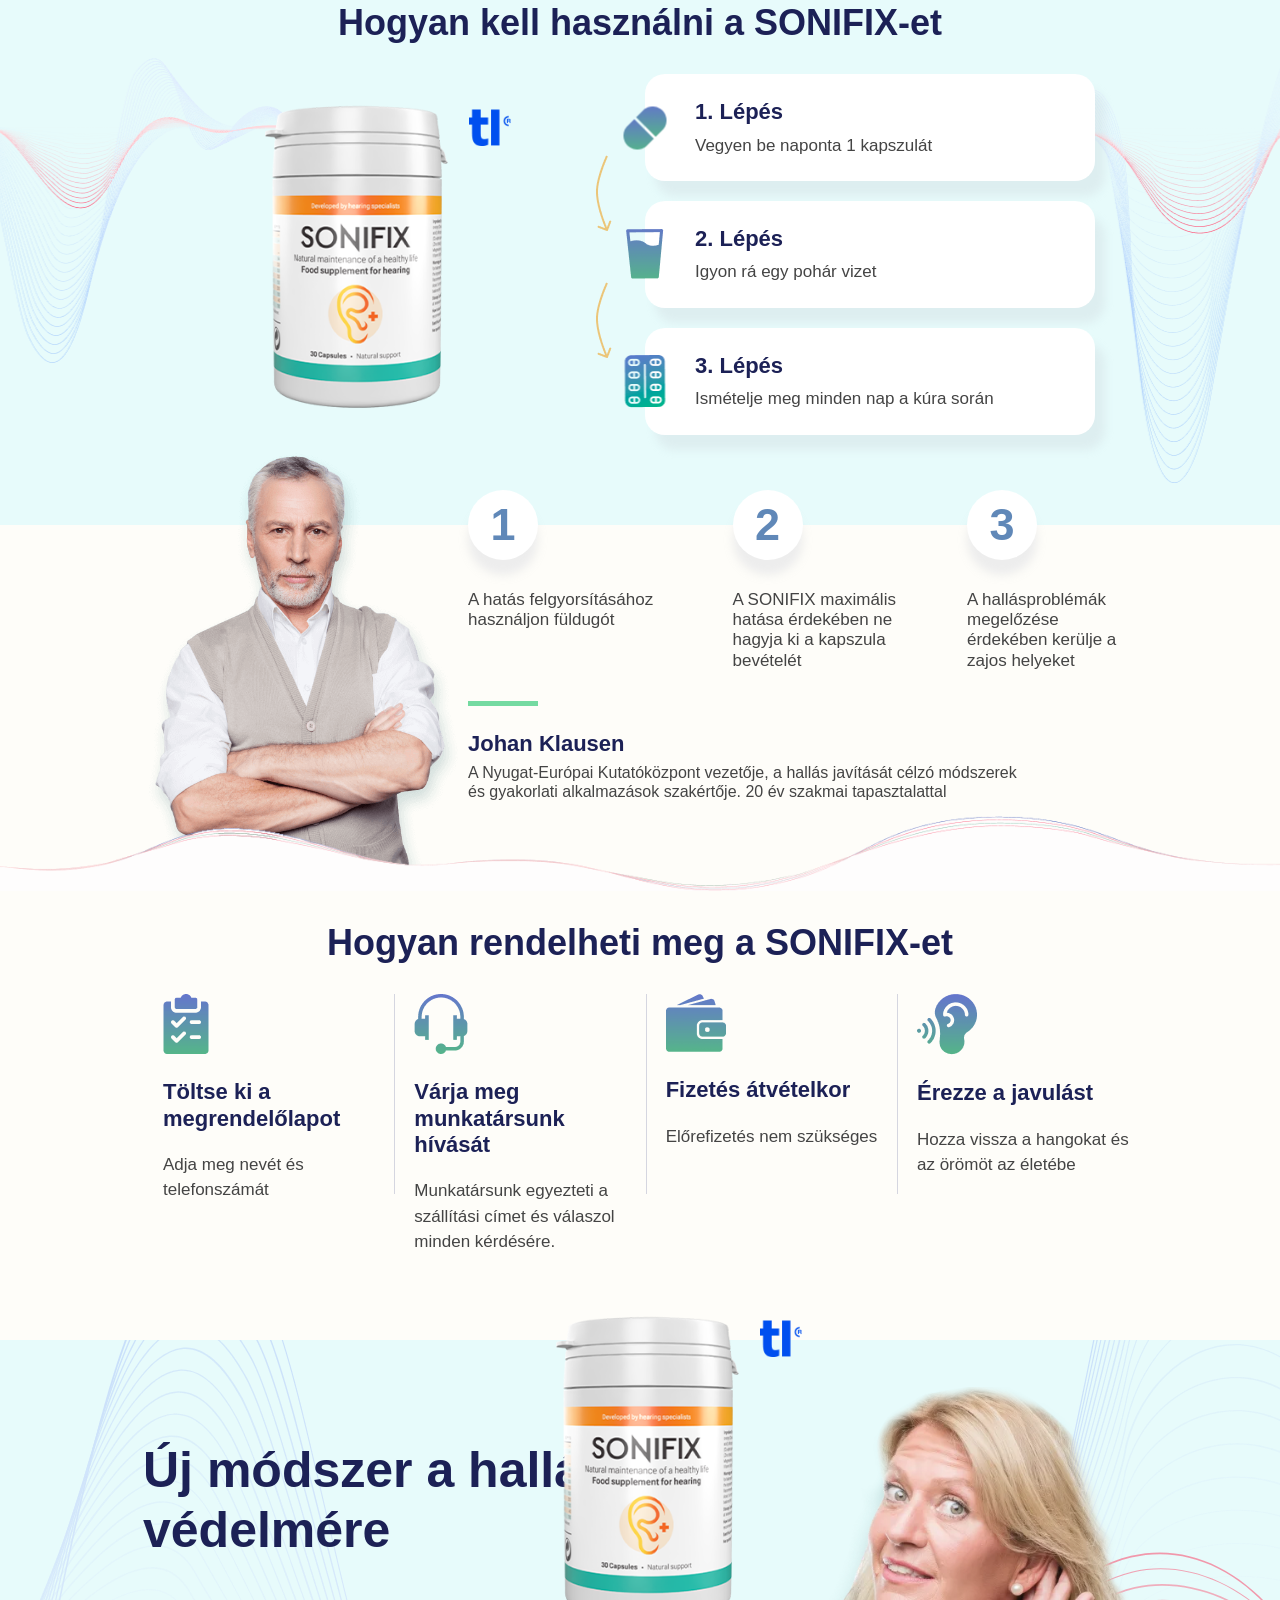
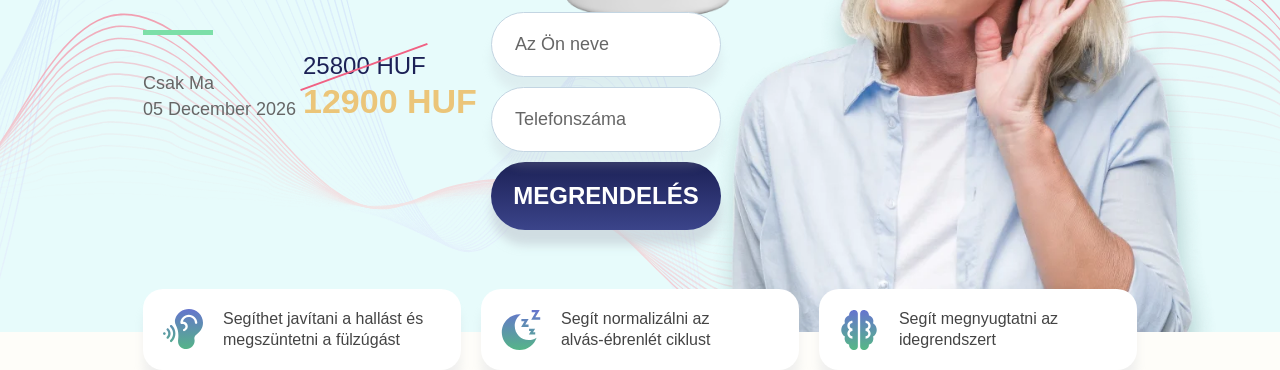
==== commit 28a68f49: "Update index.html" ====
--- a/index.html
+++ b/index.html
@@ -1,5 +1,5 @@
 <!DOCTYPE html>
-<html lang="hu">
+<html lang="hu-HU">
 <head>
 	<meta charset="UTF-8">
 	<meta name="viewport" content="width=device-width, initial-scale=1.0">
@@ -733,4 +733,4 @@
 	<script src="js/terradrew.js"></script>
 	<script src="/tl-validator.js?country=hu&label=false"></script>
 </body>
-</html>+</html>
--- a/css/style.min.css
+++ b/css/style.min.css
@@ -4455,4 +4455,34 @@
 
 .kargo {
   display: none !important;
+}
+
+/* Push Top Form Product Bottle Further Right on PC/Tablet so it doesn't overlap inputs */
+@media screen and (min-width: 768px) {
+  .promo:not(.promo-bottom) .promo__content {
+    position: relative !important;
+  }
+  .promo:not(.promo-bottom) .promo__pack {
+    position: absolute !important;
+    right: -240px !important;
+    bottom: 10px !important;
+    max-width: 300px !important;
+    z-index: 1 !important;
+  }
+}
+
+@media screen and (min-width: 1000px) {
+  .promo:not(.promo-bottom) .promo__pack {
+    right: -330px !important;
+    bottom: 20px !important;
+    max-width: 340px !important;
+  }
+}
+
+@media screen and (min-width: 1200px) {
+  .promo:not(.promo-bottom) .promo__pack {
+    right: -440px !important;
+    bottom: 30px !important;
+    max-width: 370px !important;
+  }
 }
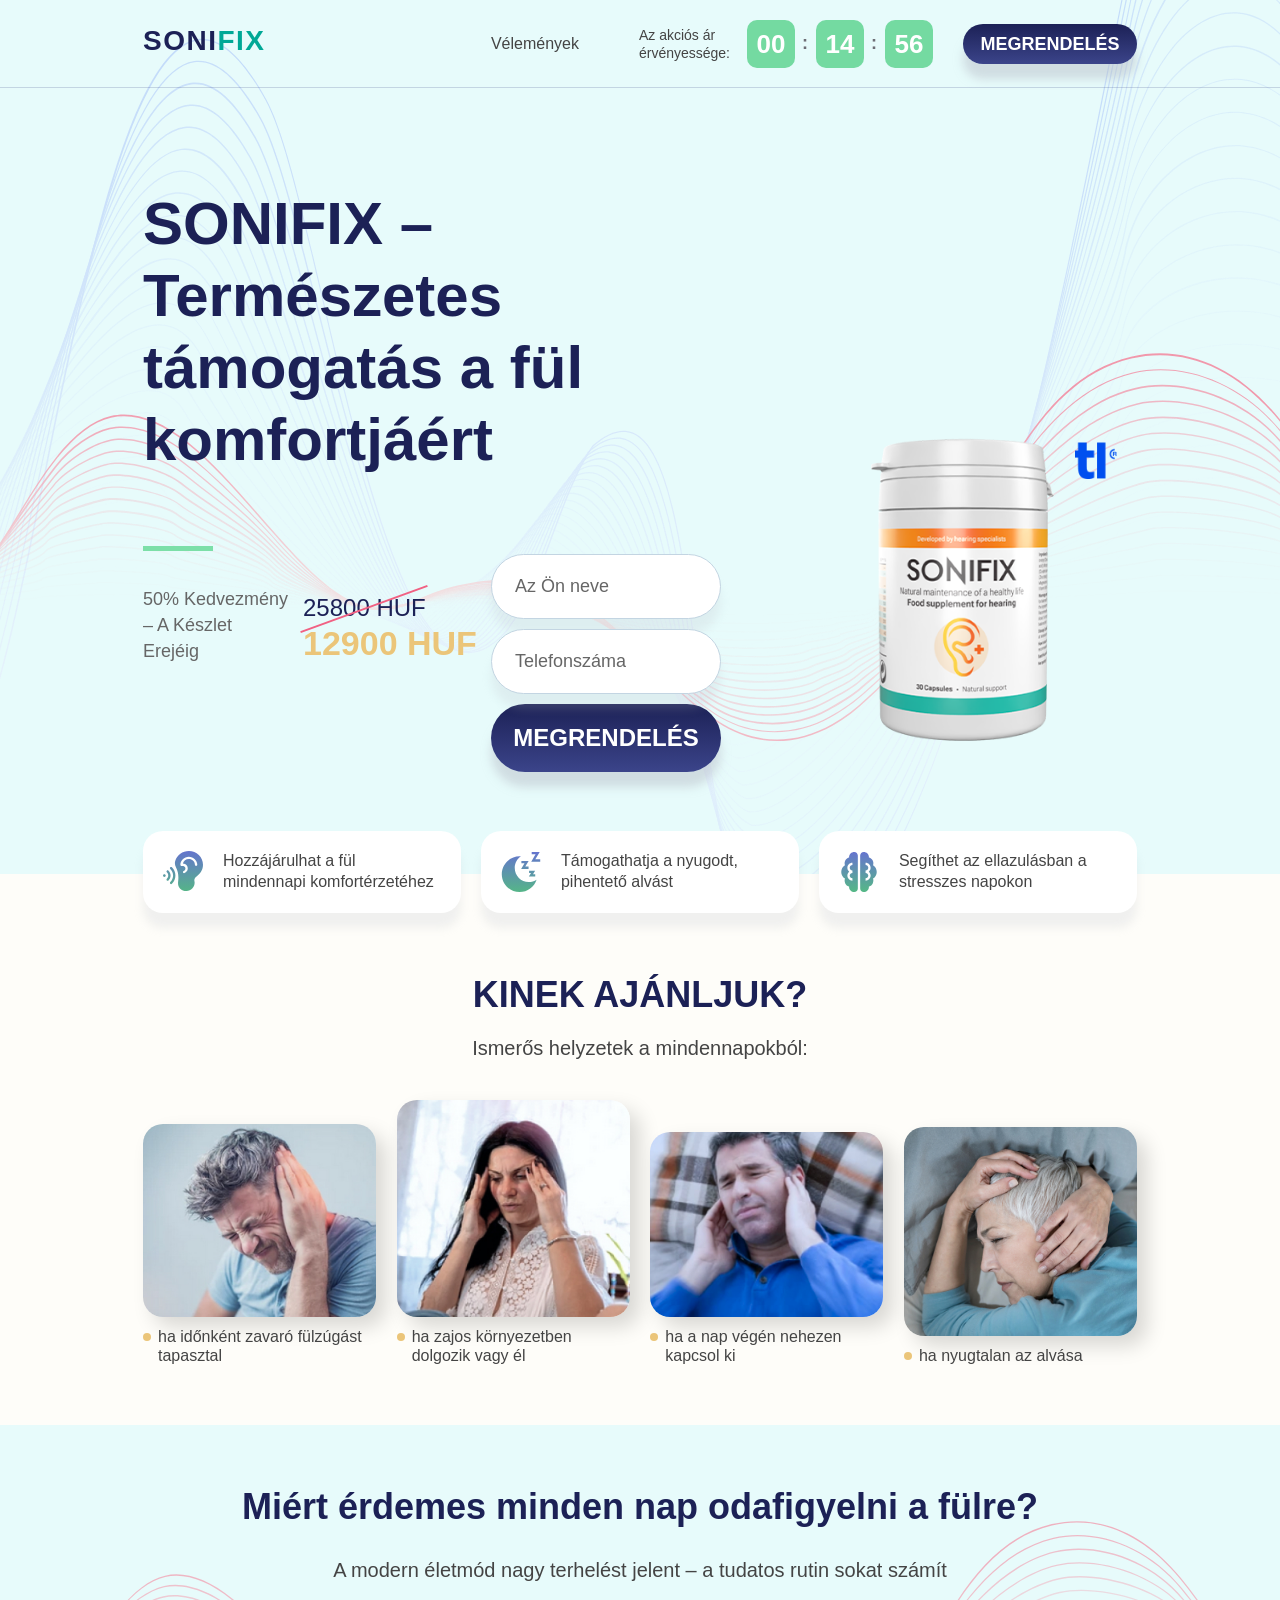
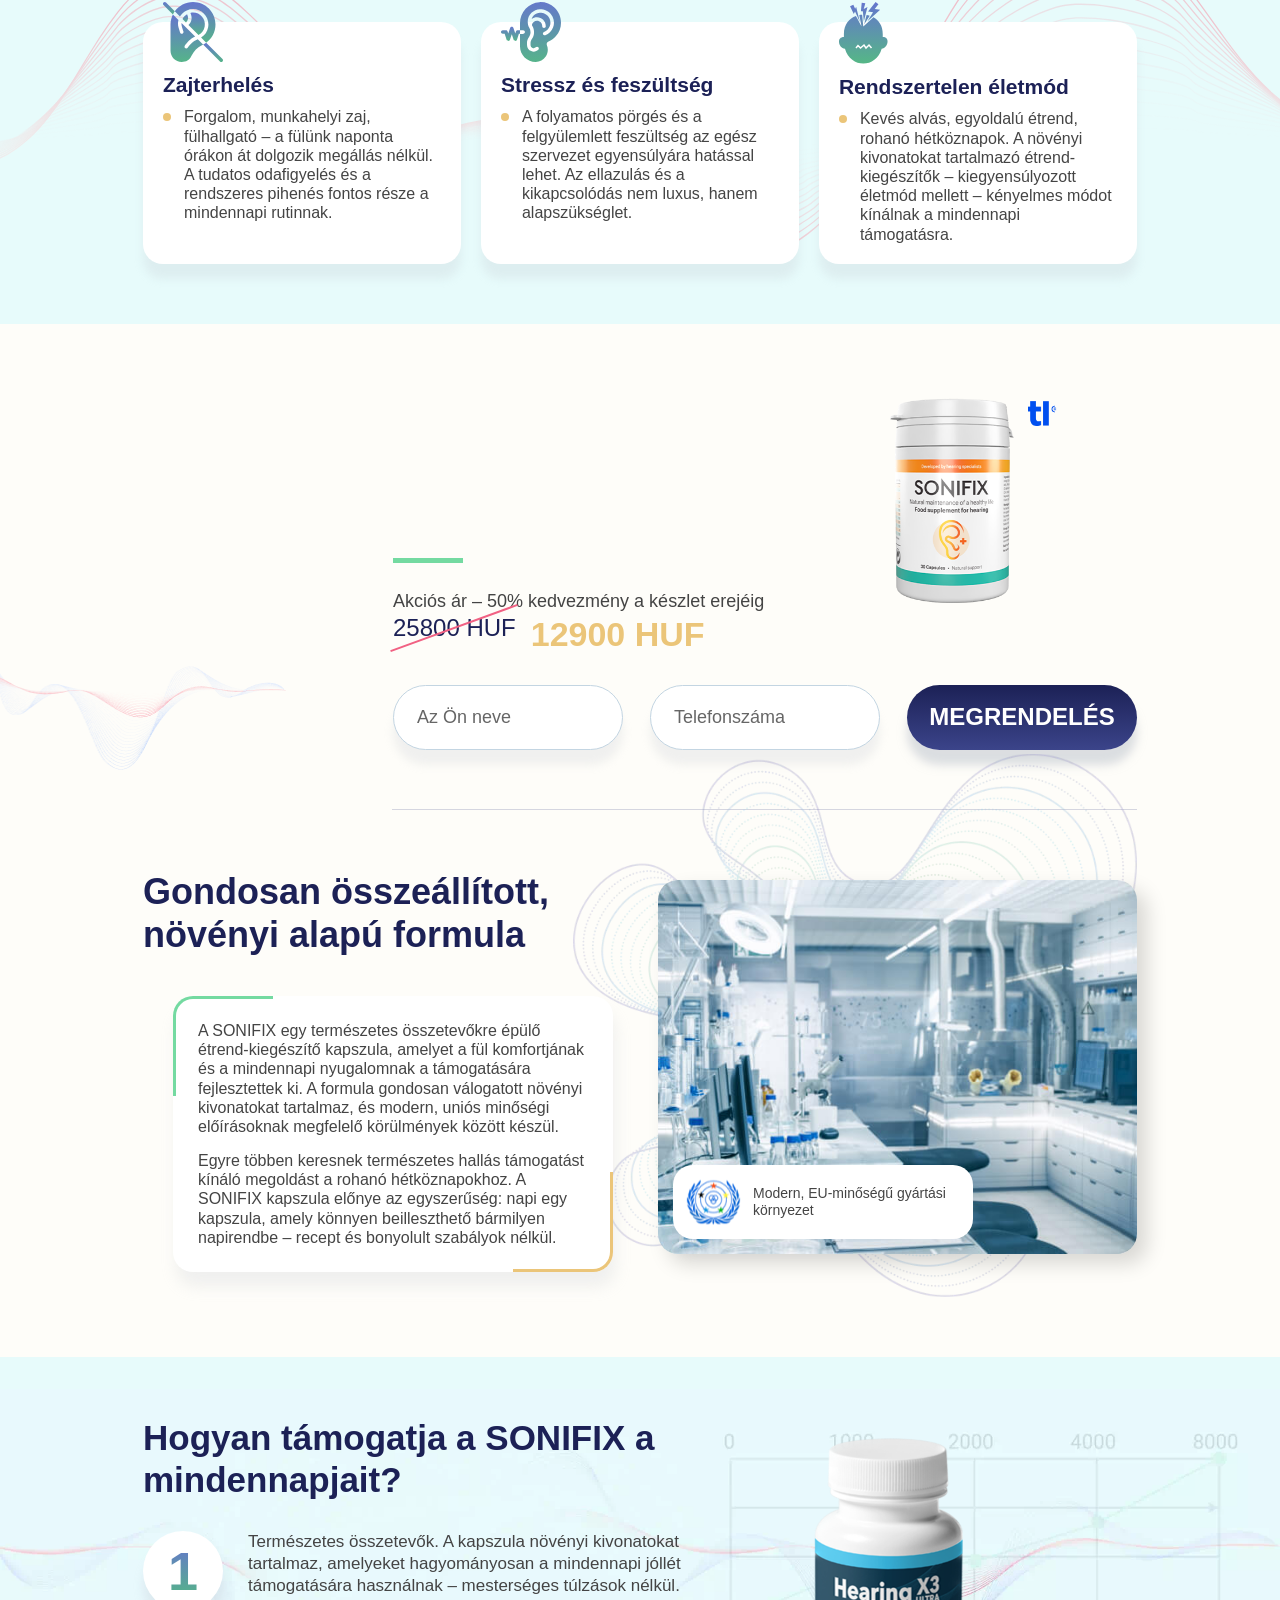
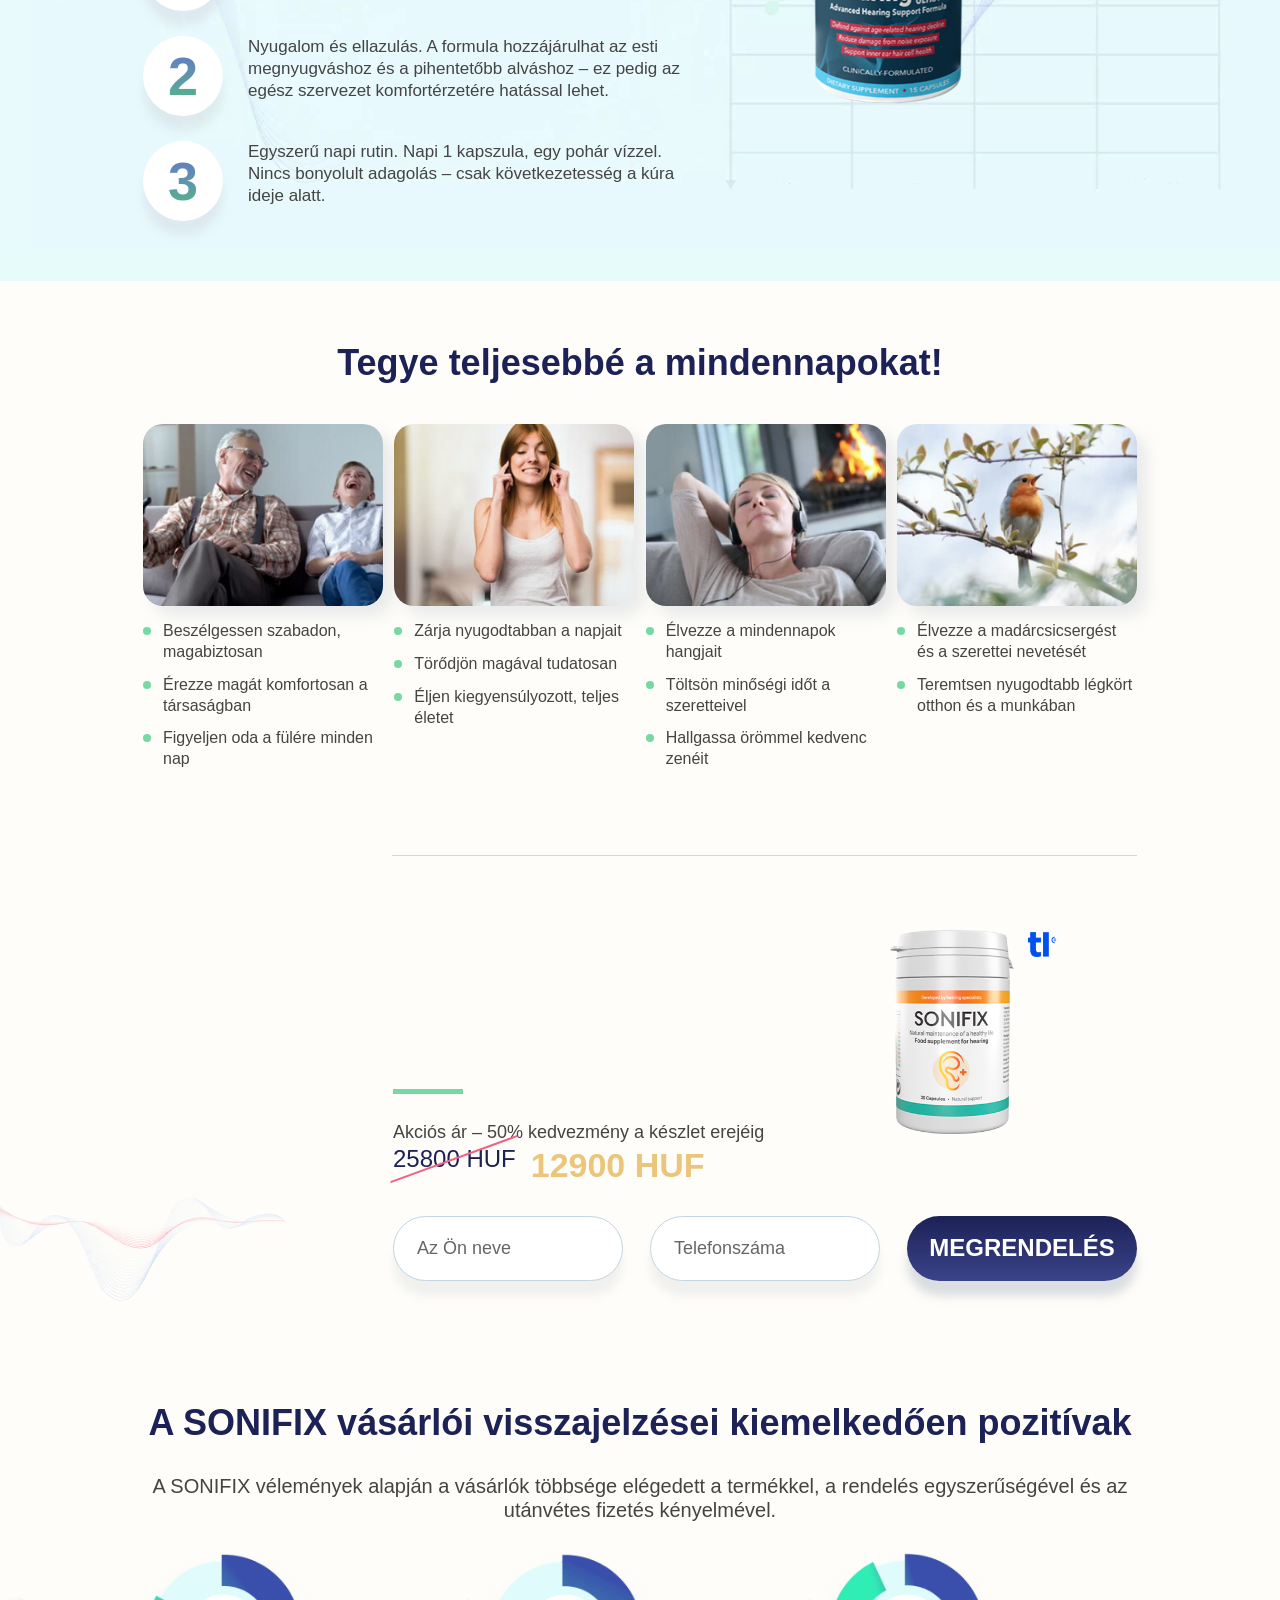
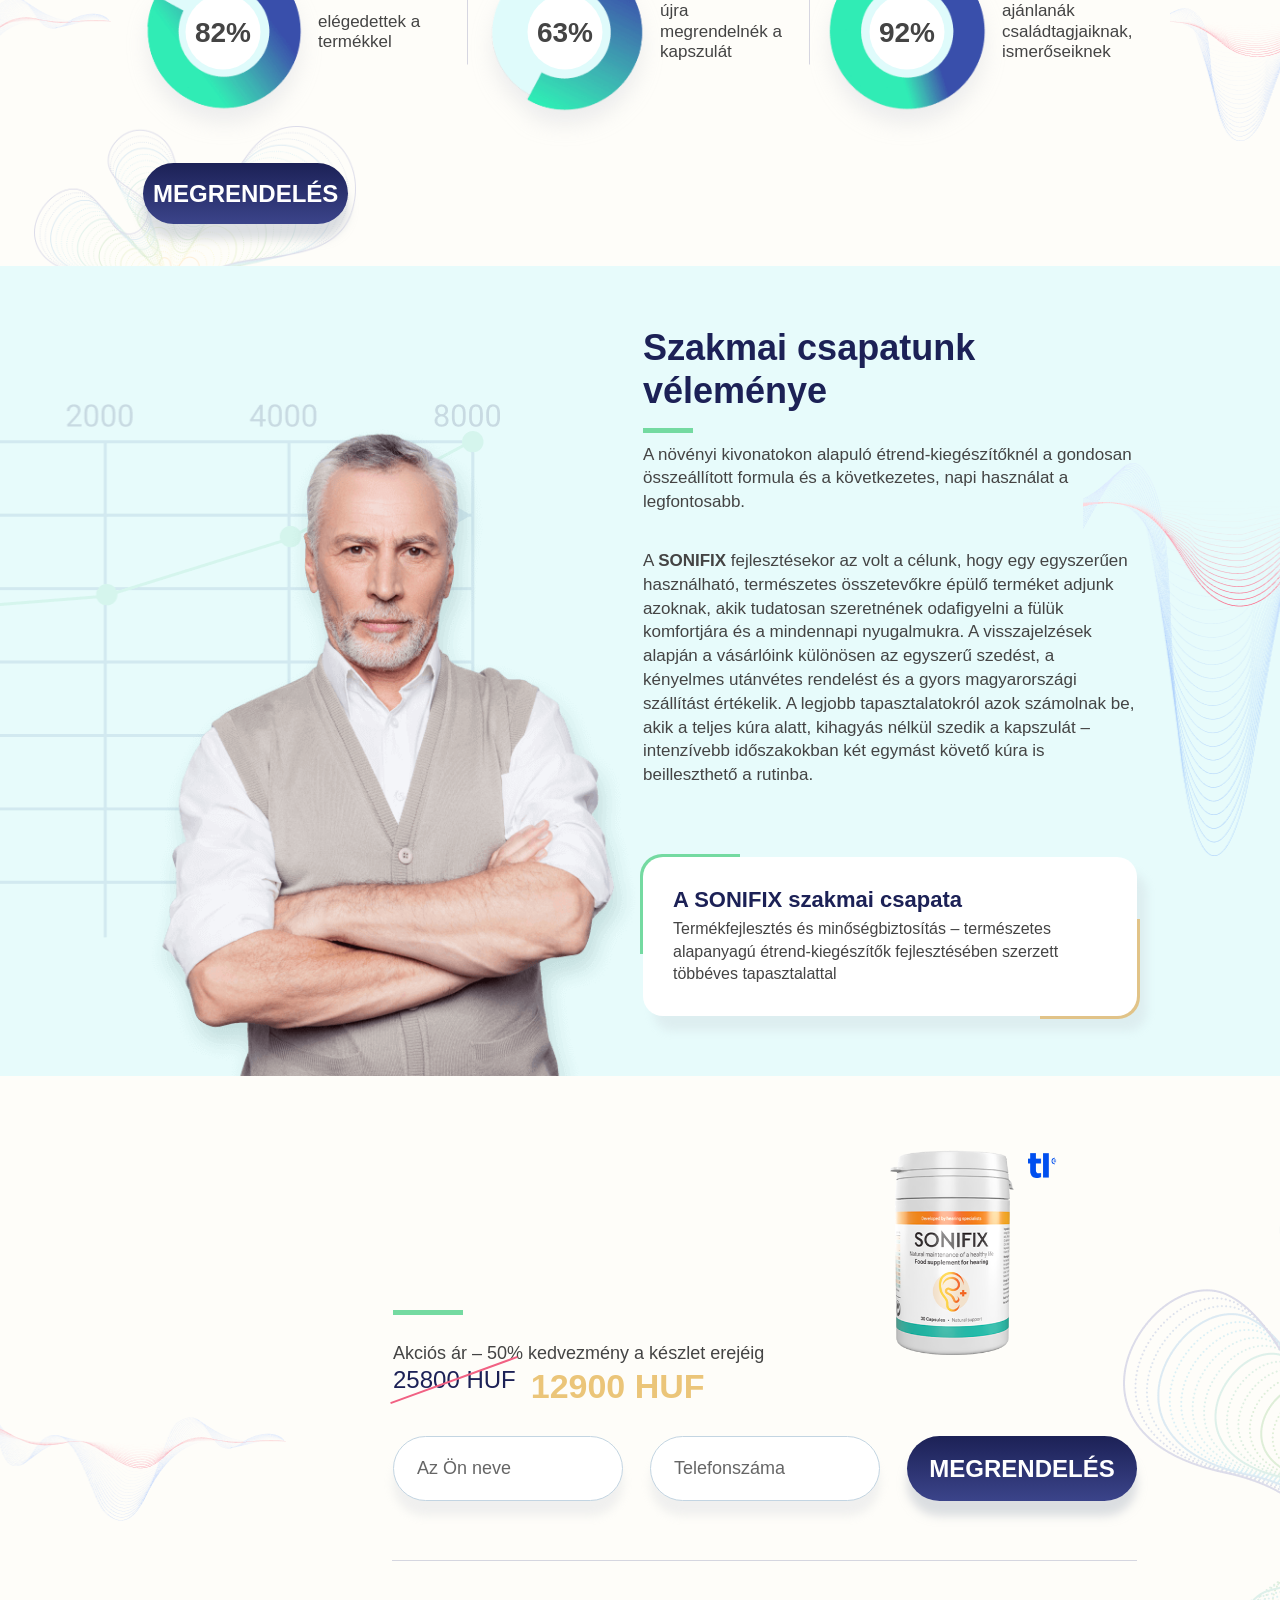
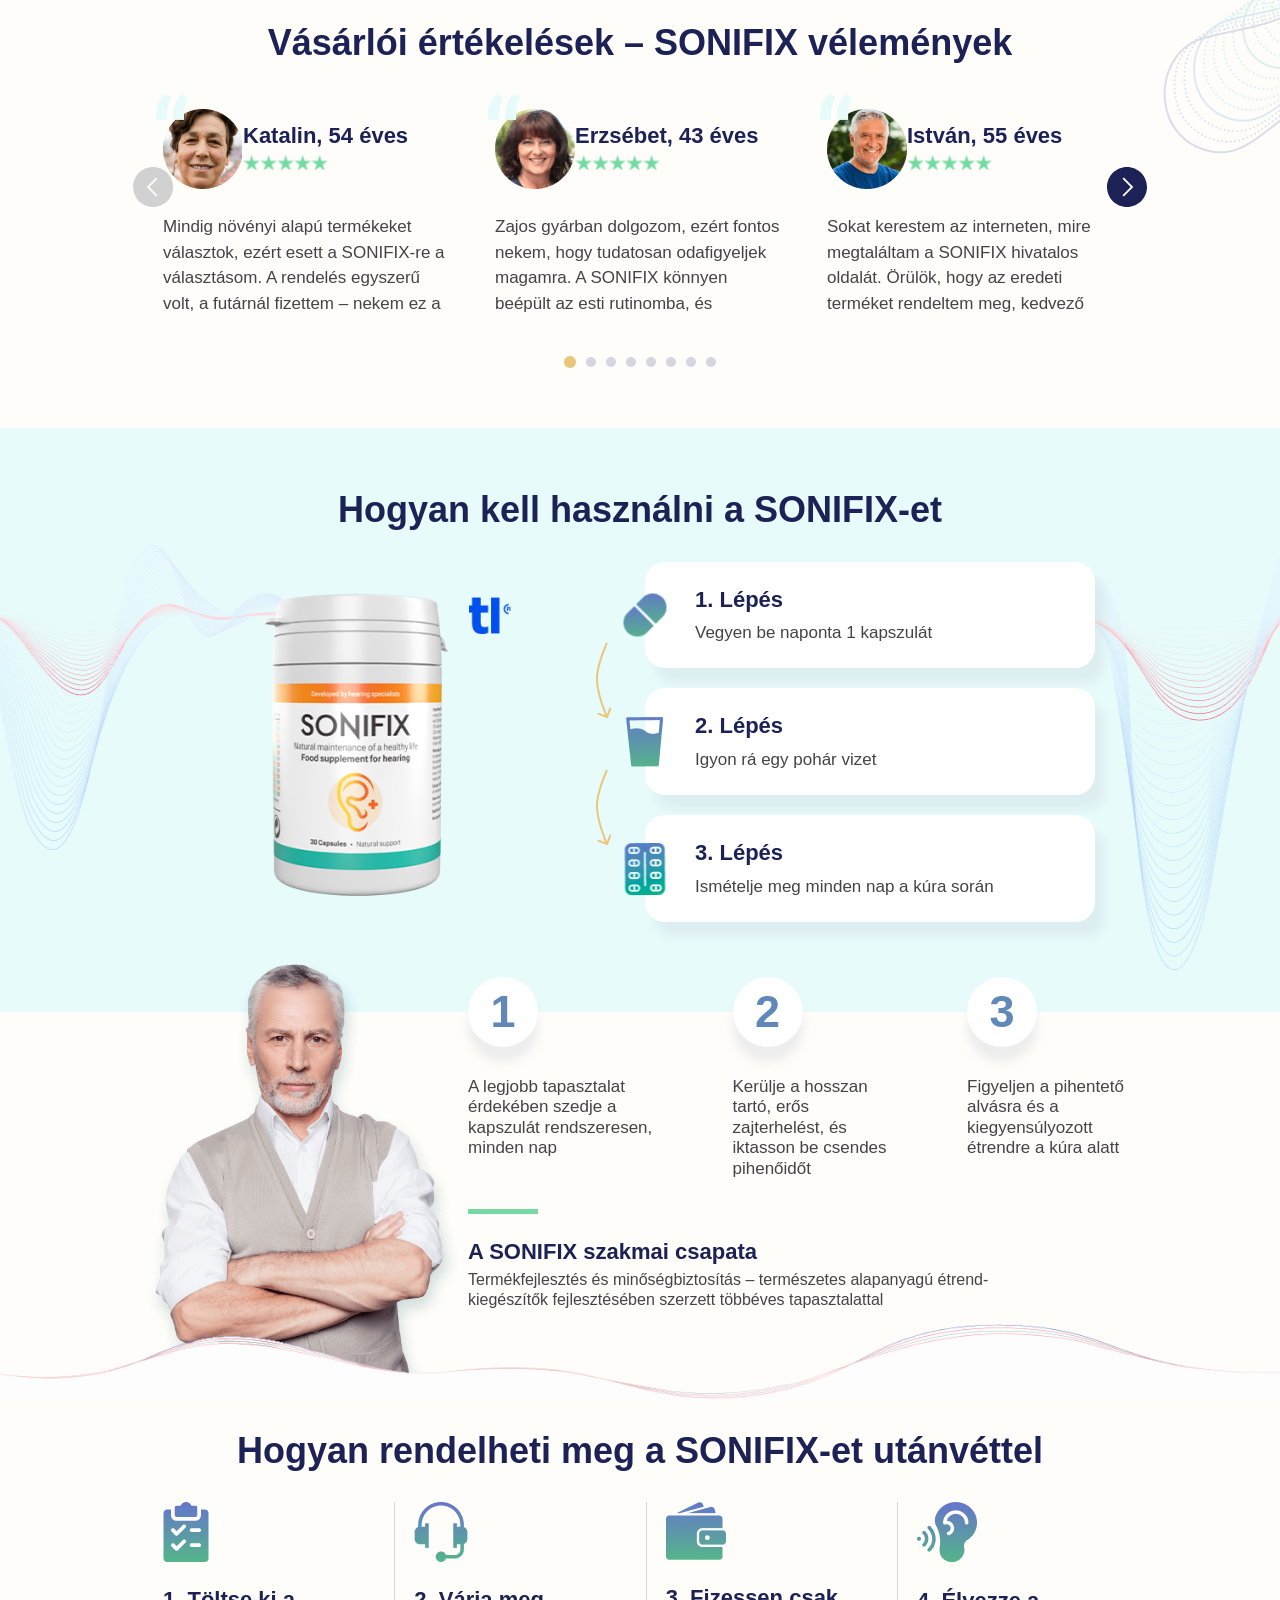
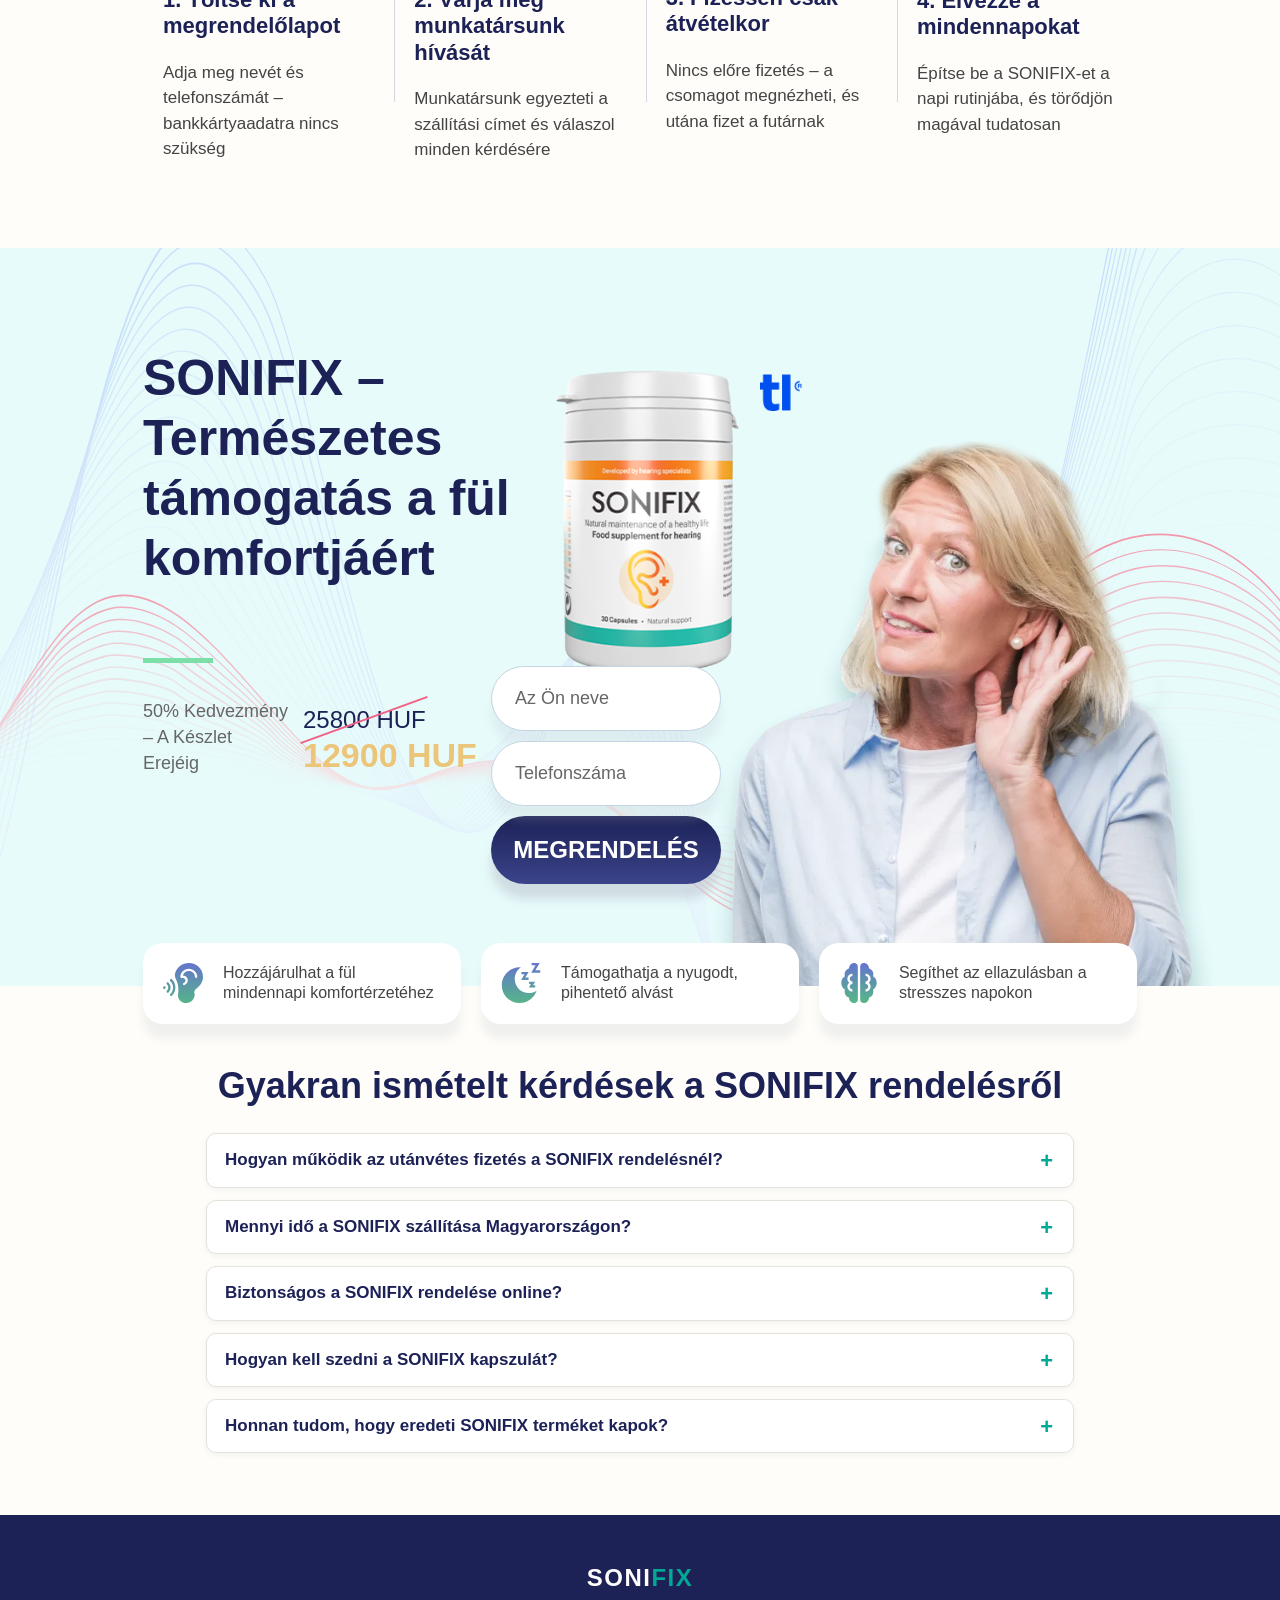
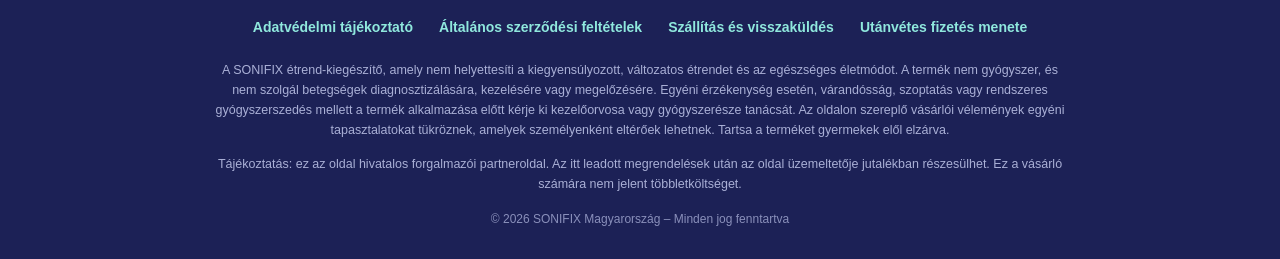
==== commit ec3495cb: "Update index.html" ====
--- a/index.html
+++ b/index.html
@@ -4,7 +4,27 @@
 	<meta charset="UTF-8">
 	<meta name="viewport" content="width=device-width, initial-scale=1.0">
 	<meta http-equiv="X-UA-Compatible" content="ie=edge">
-	<title>SONIFIX</title>
+
+	<!-- ===== SEO BASE ===== -->
+	<title>SONIFIX – Természetes hallás támogatás kapszula | 50% kedvezmény, fizetés átvételkor</title>
+	<meta name="description" content="SONIFIX kapszula – természetes összetevős étrend-kiegészítő a fül komfortjáért. Most 25 800 Ft helyett 12 900 Ft. Utánvétes fizetés: rendeljen online, fizessen csak átvételkor. Gyors szállítás Magyarországon.">
+	<meta name="keywords" content="sonifix, sonifix ára, sonifix rendelés, sonifix vélemények, sonifix kapszula, sonifix utánvét, hallás támogatás kapszula, fül komfort étrend-kiegészítő, természetes hallás támogatás, sonifix eredeti, sonifix hivatalos oldal, sonifix magyarország">
+	<meta name="robots" content="index, follow">
+	<link rel="canonical" href="https://sonifixactive-hu.vercel.app/">
+
+	<!-- ===== OPEN GRAPH ===== -->
+	<meta property="og:type" content="website">
+	<meta property="og:site_name" content="SONIFIX Magyarország">
+	<meta property="og:title" content="SONIFIX – Természetes támogatás a fül komfortjáért | 12 900 Ft utánvéttel">
+	<meta property="og:description" content="Növényi kivonatokon alapuló SONIFIX kapszula 50% kedvezménnyel. Nincs előre fizetés – fizessen a futárnak átvételkor. Szállítás egész Magyarországon.">
+	<meta property="og:url" content="https://sonifixactive-hu.vercel.app/">
+	<meta property="og:image" content="https://sonifixactive-hu.vercel.app/img/pack.png">
+	<meta property="og:locale" content="hu_HU">
+
+	<!-- ===== PERFORMANCE ===== -->
+	<link rel="preconnect" href="https://sonifixactive-hu.vercel.app">
+	<link rel="dns-prefetch" href="//sonifixactive-hu.vercel.app">
+
 	<link rel="shortcut icon" href="img/favicon.png" type="image/x-icon">
 	<link rel="stylesheet" href="css/style.min.css">
 	<script src="js/jquery-3.3.1.js"></script>
@@ -15,8 +35,149 @@
         .blockRedLine3103 {
 		display:none!important;
 		}
+		/* ===== FAQ (AEO) ===== */
+		.sfx-faq{max-width:900px;margin:0 auto;padding:40px 16px 50px}
+		.sfx-faq h2{text-align:center;margin-bottom:26px}
+		.sfx-faq details{background:#fff;border:1px solid #e4e2da;border-radius:10px;margin-bottom:12px;padding:0 18px;box-shadow:0 2px 6px rgba(28,33,86,.05)}
+		.sfx-faq summary{cursor:pointer;font-weight:700;color:#1c2156;padding:16px 0;font-size:17px;list-style:none;position:relative;padding-right:28px}
+		.sfx-faq summary::after{content:"+";position:absolute;right:2px;top:14px;font-size:22px;color:#00a896;font-weight:800}
+		.sfx-faq details[open] summary::after{content:"−"}
+		.sfx-faq p{padding:0 0 16px;color:#3a3f5c;line-height:1.55;font-size:15px}
+		/* ===== E-E-A-T FOOTER (isolado do tema) ===== */
+		.sfx-footer{background:#1c2156!important;color:#cfd3ea!important;padding:44px 16px 30px!important;font-family:'Open Sans',Arial,sans-serif!important;font-size:14px!important;line-height:1.6!important}
+		.sfx-footer__wrap{max-width:1000px!important;margin:0 auto!important;text-align:center!important}
+		.sfx-footer__brand{font-size:24px!important;font-weight:900!important;color:#fff!important;letter-spacing:1.5px!important;margin-bottom:18px!important}
+		.sfx-footer__brand span{color:#00a896!important}
+		.sfx-footer__links{margin:0 0 22px!important;padding:0!important;list-style:none!important;display:flex!important;flex-wrap:wrap!important;justify-content:center!important;gap:10px 26px!important}
+		.sfx-footer__links a{color:#8fe8dd!important;text-decoration:none!important;font-weight:600!important}
+		.sfx-footer__links a:hover{text-decoration:underline!important}
+		.sfx-footer__disclaimer{max-width:860px!important;margin:0 auto 14px!important;color:#aab0d6!important;font-size:12.5px!important;text-align:center!important}
+		.sfx-footer__copy{color:#8a90bb!important;font-size:12px!important;margin-top:16px!important}
 	</style>
 	<script type="text/javascript" src="script_land.js" defer></script>
+
+	<!-- ===== SCHEMA MARKUP (JSON-LD @graph) ===== -->
+	<script type="application/ld+json">
+	{
+	  "@context": "https://schema.org",
+	  "@graph": [
+	    {
+	      "@type": "Organization",
+	      "@id": "https://sonifixactive-hu.vercel.app/#organization",
+	      "name": "SONIFIX Magyarország – Hivatalos Forgalmazó",
+	      "url": "https://sonifixactive-hu.vercel.app/",
+	      "logo": "https://sonifixactive-hu.vercel.app/img/favicon.png"
+	    },
+	    {
+	      "@type": "WebSite",
+	      "@id": "https://sonifixactive-hu.vercel.app/#website",
+	      "url": "https://sonifixactive-hu.vercel.app/",
+	      "name": "SONIFIX Magyarország",
+	      "inLanguage": "hu-HU",
+	      "publisher": { "@id": "https://sonifixactive-hu.vercel.app/#organization" }
+	    },
+	    {
+	      "@type": "BreadcrumbList",
+	      "@id": "https://sonifixactive-hu.vercel.app/#breadcrumb",
+	      "itemListElement": [
+	        { "@type": "ListItem", "position": 1, "name": "Főoldal", "item": "https://sonifixactive-hu.vercel.app/" },
+	        { "@type": "ListItem", "position": 2, "name": "SONIFIX kapszula", "item": "https://sonifixactive-hu.vercel.app/#order" }
+	      ]
+	    },
+	    {
+	      "@type": "Product",
+	      "@id": "https://sonifixactive-hu.vercel.app/#product",
+	      "name": "SONIFIX kapszula",
+	      "image": "https://sonifixactive-hu.vercel.app/img/pack.png",
+	      "description": "SONIFIX – természetes, növényi kivonatokon alapuló étrend-kiegészítő kapszula a fül komfortjának és a mindennapi nyugalomnak a támogatására. Utánvétes fizetéssel rendelhető Magyarországon.",
+	      "brand": { "@type": "Brand", "name": "SONIFIX" },
+	      "aggregateRating": {
+	        "@type": "AggregateRating",
+	        "ratingValue": "4.7",
+	        "reviewCount": "312",
+	        "bestRating": "5",
+	        "worstRating": "1"
+	      },
+	      "review": [
+	        {
+	          "@type": "Review",
+	          "author": { "@type": "Person", "name": "Katalin" },
+	          "reviewRating": { "@type": "Rating", "ratingValue": "5", "bestRating": "5" },
+	          "reviewBody": "Gyors volt a szállítás, és nagyon kényelmes, hogy csak átvételkor kellett fizetnem. Elégedett vagyok a termékkel."
+	        },
+	        {
+	          "@type": "Review",
+	          "author": { "@type": "Person", "name": "József" },
+	          "reviewRating": { "@type": "Rating", "ratingValue": "5", "bestRating": "5" },
+	          "reviewBody": "Egyszerű volt a rendelés, a futárnál fizettem készpénzzel. A kapszulát könnyű beilleszteni a napi rutinba."
+	        },
+	        {
+	          "@type": "Review",
+	          "author": { "@type": "Person", "name": "Erzsébet" },
+	          "reviewRating": { "@type": "Rating", "ratingValue": "4", "bestRating": "5" },
+	          "reviewBody": "Az akciós áron rendeltem meg. A csomag pár nap alatt megérkezett, minden rendben volt az átvétellel."
+	        }
+	      ],
+	      "offers": {
+	        "@type": "Offer",
+	        "url": "https://sonifixactive-hu.vercel.app/#order",
+	        "priceCurrency": "HUF",
+	        "price": "12900",
+	        "priceValidUntil": "2026-12-31",
+	        "availability": "https://schema.org/InStock",
+	        "itemCondition": "https://schema.org/NewCondition",
+	        "seller": { "@id": "https://sonifixactive-hu.vercel.app/#organization" }
+	      }
+	    },
+	    {
+	      "@type": "FAQPage",
+	      "@id": "https://sonifixactive-hu.vercel.app/#faq",
+	      "mainEntity": [
+	        {
+	          "@type": "Question",
+	          "name": "Hogyan működik az utánvétes fizetés a SONIFIX rendelésnél?",
+	          "acceptedAnswer": {
+	            "@type": "Answer",
+	            "text": "Töltse ki a megrendelőlapot a nevével és telefonszámával. Munkatársunk telefonon visszahívja, és egyezteti a szállítási címet. A csomagot a futárnál veszi át, és csak ekkor fizet – előre fizetés nincs."
+	          }
+	        },
+	        {
+	          "@type": "Question",
+	          "name": "Mennyi idő a SONIFIX szállítása Magyarországon?",
+	          "acceptedAnswer": {
+	            "@type": "Answer",
+	            "text": "A kiszállítás jellemzően néhány munkanapon belül megtörténik, futárszolgálattal, Magyarország egész területén. A pontos időpontot a telefonos egyeztetésnél tisztázzuk."
+	          }
+	        },
+	        {
+	          "@type": "Question",
+	          "name": "Biztonságos a SONIFIX rendelése online?",
+	          "acceptedAnswer": {
+	            "@type": "Answer",
+	            "text": "Igen. Nem kér a rendszer bankkártyaadatot és nincs előre fizetés. A csomagot átvételkor megnézheti, és csak ezután fizet a futárnak. Adatait a GDPR előírásainak megfelelően, kizárólag a rendelés teljesítéséhez kezeljük."
+	          }
+	        },
+	        {
+	          "@type": "Question",
+	          "name": "Hogyan kell szedni a SONIFIX kapszulát?",
+	          "acceptedAnswer": {
+	            "@type": "Answer",
+	            "text": "Naponta 1 kapszula, egy pohár vízzel. A rendszeres, mindennapi szedés ajánlott a kúra teljes időtartama alatt. A SONIFIX étrend-kiegészítő, amely nem helyettesíti a kiegyensúlyozott étrendet."
+	          }
+	        },
+	        {
+	          "@type": "Question",
+	          "name": "Honnan tudom, hogy eredeti SONIFIX terméket kapok?",
+	          "acceptedAnswer": {
+	            "@type": "Answer",
+	            "text": "Az eredeti SONIFIX kizárólag a hivatalos forgalmazói oldalról rendelhető meg. A gyártói csomagolásban érkező terméket átvételkor ellenőrizheti, mielőtt fizetne. Így elkerülheti a másolatokat."
+	          }
+	        }
+	      ]
+	    }
+	  ]
+	}
+	</script>
 </head>
 <body class="ev-date">
 	<div class="promo-bg">
@@ -33,7 +194,7 @@
 						
 						<div class="order-wrapper">
 							<div class="header__timer offer-wrapper">
-								<div class="timer__text">Az akció végéig hátravan:</div>
+								<div class="timer__text">Az akciós ár érvényessége:</div>
 								<div class="timer__block timer">
 									<div class="timer__hours"><span class="hours"></span></div><span class="timer__dots">:</span>
 									<div class="timer__minutes"><span class="minutes"></span></div><span class="timer__dots">:</span>
@@ -55,13 +216,13 @@
 		<section class="promo block">
 			<div class="container">
 				<div class="promo__content">
-					<h2 class="title promo__title">Új módszer a hallás védelmére</h2>
+					<h1 class="title promo__title">SONIFIX – Természetes támogatás a fül komfortjáért</h1>
 					<div class="promo__pack">
-						<img src="img/pack.png" alt="SONIFIX">
+						<img src="img/pack.png" alt="SONIFIX kapszula – természetes hallás támogatás étrend-kiegészítő">
 					</div>
 					<div class="promo__box">
 						<div class="promo__date">
-							Csak ma <span class="date-0" data-format="dd monthFull yyyy"></span>
+							50% kedvezmény – a készlet erejéig
 						</div>
 						<div class="promo__price price">
 							<div class="price__old">
@@ -92,48 +253,48 @@
 				<li class="sings__item">
 					<img class="sings__icon" src="img/sign-icon-1.svg" alt="">
 					<p class="sings__text">
-						Segíthet javítani a hallást és megszüntetni a fülzúgást
+						Hozzájárulhat a fül mindennapi komfortérzetéhez
 					</p>
 				</li>
 				<li class="sings__item">
 					<img class="sings__icon" src="img/sign-icon-2.svg" alt="">
 					<p class="sings__text">
-						Segít normalizálni az alvás-ébrenlét ciklust
+						Támogathatja a nyugodt, pihentető alvást
 					</p>
 				</li>
 				<li class="sings__item">
 					<img class="sings__icon" src="img/sign-icon-3.svg" alt="">
 					<p class="sings__text">
-						Segít megnyugtatni az idegrendszert
+						Segíthet az ellazulásban a stresszes napokon
 					</p>
 				</li>
 			</ul>
-			<h2 class="title sings__title">FIGYELEM</h2>
-			<h3 class="subtitle sings__subtitle">ezeknél a tüneteknél:</h3>
+			<h2 class="title sings__title">KINEK AJÁNLJUK?</h2>
+			<h3 class="subtitle sings__subtitle">Ismerős helyzetek a mindennapokból:</h3>
 			<ul class="sings__content">
 				<li class="sings__box">
 					<div class="sings__img">
 						<img src="img/sing-1.jpg" alt="">
 					</div>
-					<h4 class="sings__name">fülzúgás</h4>
+					<h4 class="sings__name">ha időnként zavaró fülzúgást tapasztal</h4>
 				</li>
 				<li class="sings__box">
 					<div class="sings__img">
 						<img src="img/sing-2.jpg" alt="">
 					</div>
-					<h4 class="sings__name">szédülés</h4>
+					<h4 class="sings__name">ha zajos környezetben dolgozik vagy él</h4>
 				</li>
 				<li class="sings__box">
 					<div class="sings__img">
 						<img src="img/sing-3.jpg" alt="">
 					</div>
-					<h4 class="sings__name">fájdalom és kellemetlenség</h4>
+					<h4 class="sings__name">ha a nap végén nehezen kapcsol ki</h4>
 				</li>
 				<li class="sings__box">
 					<div class="sings__img">
 						<img src="img/sing-4.jpg" alt="">
 					</div>
-					<h4 class="sings__name">alvási problémák</h4>
+					<h4 class="sings__name">ha nyugtalan az alvása</h4>
 				</li>
 			</ul>
 		</div>
@@ -141,10 +302,10 @@
 	<section class="problem block bg">
 		<div class="container">
 			<h2 class="title problem__title">
-				Ha nem oldja meg a problémát, súlyosbodhat
+				Miért érdemes minden nap odafigyelni a fülre?
 			</h2>
 			<h3 class="subtitle problem__subtitle">
-				Ne hagyja, hogy ez megtörténjen!
+				A modern életmód nagy terhelést jelent – a tudatos rutin sokat számít
 			</h3>
 			<ul class="problem__list">
 				<li class="problem__item">
@@ -152,9 +313,9 @@
 						<img src="img/problem-1.svg" alt="">
 					</div>
 					<div class="problem__info">
-						<h4 class="problem__name">Hallásvesztés</h4>
+						<h4 class="problem__name">Zajterhelés</h4>
 						<p class="problem__text">
-							Súlyos kockázat merül fel a vérkeringés zavarai és a belső fül sejtjeinek károsodása miatt.
+							Forgalom, munkahelyi zaj, fülhallgató – a fülünk naponta órákon át dolgozik megállás nélkül. A tudatos odafigyelés és a rendszeres pihenés fontos része a mindennapi rutinnak.
 						</p>
 					</div>
 				</li>
@@ -163,9 +324,9 @@
 						<img src="img/problem-2.svg" alt="">
 					</div>
 					<div class="problem__info">
-						<h4 class="problem__name">Krónikus betegségek</h4>
+						<h4 class="problem__name">Stressz és feszültség</h4>
 						<p class="problem__text">
-							A csökkent immunitás és a legyengült funkciók gennyes fertőzéseket okoznak, és a gyakori középfülgyulladás okává válnak.
+							A folyamatos pörgés és a felgyülemlett feszültség az egész szervezet egyensúlyára hatással lehet. Az ellazulás és a kikapcsolódás nem luxus, hanem alapszükséglet.
 						</p>
 					</div>
 				</li>
@@ -174,9 +335,9 @@
 						<img src="img/problem-3.svg" alt="">
 					</div>
 					<div class="problem__info">
-						<h4 class="problem__name">Folyamatos migrén</h4>
+						<h4 class="problem__name">Rendszertelen életmód</h4>
 						<p class="problem__text">
-							Az alvás-ébrenlét ciklus zavara és a magas stresszszint hátrányosan befolyásolja az idegrendszer állapotát.
+							Kevés alvás, egyoldalú étrend, rohanó hétköznapok. A növényi kivonatokat tartalmazó étrend-kiegészítők – kiegyensúlyozott életmód mellett – kényelmes módot kínálnak a mindennapi támogatásra.
 						</p>
 					</div>
 				</li>
@@ -187,9 +348,9 @@
 		<div class="container">
 			<div class="action__inner block">
 				<p class="action__title">
-					Csak ma <span class="date-0" data-format="dd monthFull yyyy"></span>
+					Akciós ár – 50% kedvezmény a készlet erejéig
 				</p>
-				<img class="action__prod" src="img/product-4_mob.png" loading="lazy" alt="SONIFIX">
+				<img class="action__prod" src="img/product-4_mob.png" loading="lazy" alt="SONIFIX kapszula rendelés utánvéttel">
 				<div class="action__price price">
 					<div class="price__old">
 						<span class="x_price_previous al-cost-promo">25800 HUF</span>
@@ -214,21 +375,21 @@
 			<div class="technology__content">
 				<div class="technology__info">
 					<h2 class="title technology__title">
-						Fejlett EU-technológia a hallásproblémák ellen
+						Gondosan összeállított, növényi alapú formula
 					</h2>
 					<div class="technology__box">
 						<p class="technology__text">
-							Évről évre nő a halláskárosodásban szenvedők száma. Ennek oka lehet a munkakörülmények, a fülfertőzések, az örökletesség, az idegrendszeri zavarok és az új generációs vírusok. A legyengült immunitás nagyon érzékeny a káros hatásokra. Ráadásul a hallószervek kiegészítő védelmet igényelnek.
+							A SONIFIX egy természetes összetevőkre épülő étrend-kiegészítő kapszula, amelyet a fül komfortjának és a mindennapi nyugalomnak a támogatására fejlesztettek ki. A formula gondosan válogatott növényi kivonatokat tartalmaz, és modern, uniós minőségi előírásoknak megfelelő körülmények között készül.
 						</p>
 						<p class="technology__text">
-							Vezető európai szakértők olyan terméket fejlesztettek ki, amely közvetlenül befolyásolja a központi idegrendszert, és a szervezet vírusellenes védelmi funkcióinak fokozásával segít megoldani a hallásproblémákat.
+							Egyre többen keresnek természetes hallás támogatást kínáló megoldást a rohanó hétköznapokhoz. A SONIFIX kapszula előnye az egyszerűség: napi egy kapszula, amely könnyen beilleszthető bármilyen napirendbe – recept és bonyolult szabályok nélkül.
 						</p>
 					</div>
 				</div>
 				<div class="technology__img">
 					<img src="img/technology-img.jpg" alt="">
 					<div class="technology-img__name">
-						Európai Hallásvédelmi Egyesület
+						Modern, EU-minőségű gyártási környezet
 					</div>
 				</div>
 			</div>
@@ -239,7 +400,7 @@
 			<div class="restore__content">
 				<div class="restore__box">
 					<h2 class="title restore__title">
-						Hogyan állítja vissza a SONIFIX a hallást
+						Hogyan támogatja a SONIFIX a mindennapjait?
 					</h2>
 					<ul class="restore__list">
 						<li class="restore__item">
@@ -247,7 +408,7 @@
 								<div class="restore-icon__text">1</div>
 							</div>
 							<p class="restore__text">
-								Segít javítani a hallást és megszüntetni a fülzúgást. Javíthatja a véráramlást. Segít csökkenteni az izomtónust és a görcsöket.
+								<strong>Természetes összetevők.</strong> A kapszula növényi kivonatokat tartalmaz, amelyeket hagyományosan a mindennapi jóllét támogatására használnak – mesterséges túlzások nélkül.
 							</p>
 						</li>
 						<li class="restore__item">
@@ -255,7 +416,7 @@
 								<div class="restore-icon__text">2</div>
 							</div>
 							<p class="restore__text">
-								Segít megnyugtatni az idegrendszert és erősíti az immunitást. A növényi kivonatok összetétele jótékony hatással van a szervezet általános állapotára, hozzájárul a sejtek megújulásához és a hallás regenerálódásához.
+								<strong>Nyugalom és ellazulás.</strong> A formula hozzájárulhat az esti megnyugváshoz és a pihentetőbb alváshoz – ez pedig az egész szervezet komfortérzetére hatással lehet.
 							</p>
 						</li>
 						<li class="restore__item">
@@ -263,29 +424,29 @@
 								<div class="restore-icon__text">3</div>
 							</div>
 							<p class="restore__text">
-								Segít normalizálni az alvás-ébrenlét ciklust.
+								<strong>Egyszerű napi rutin.</strong> Napi 1 kapszula, egy pohár vízzel. Nincs bonyolult adagolás – csak következetesség a kúra ideje alatt.
 							</p>
 						</li>
 					</ul>
 				</div>
 				<div class="restore__pack">
-					<img src="img/pack-2.png" alt="SONIFIX">
+					<img src="img/pack-2.png" alt="SONIFIX természetes összetevős kapszula">
 				</div>
 			</div>
 		</div>
 	</section>
 	<section class="can block">
 		<div class="container">
-			<h2 class="title can__title">Javíthatja életminőségét!</h2>
+			<h2 class="title can__title">Tegye teljesebbé a mindennapokat!</h2>
 			<div class="can__content">
 				<div class="can__box">
 					<div class="can__img">
 						<img src="img/can-1.jpg" alt="">
 					</div>
 					<ul class="can__list">
-						<li class="can__item">Kommunikáljon korlátok nélkül</li>
-						<li class="can__item">Felejtse el a fülfájást</li>
-						<li class="can__item">Felejtse el a fülzúgást</li>
+						<li class="can__item">Beszélgessen szabadon, magabiztosan</li>
+						<li class="can__item">Érezze magát komfortosan a társaságban</li>
+						<li class="can__item">Figyeljen oda a fülére minden nap</li>
 					</ul>
 				</div>
 				<div class="can__box">
@@ -293,9 +454,9 @@
 						<img src="img/can-2.jpg" alt="">
 					</div>
 					<ul class="can__list">
-						<li class="can__item">Felejtse el a fejzúgást</li>
-						<li class="can__item">Ne aggódjon a halláskárosodás miatt</li>
-						<li class="can__item">Éljen teljes értékű életet</li>
+						<li class="can__item">Zárja nyugodtabban a napjait</li>
+						<li class="can__item">Törődjön magával tudatosan</li>
+						<li class="can__item">Éljen kiegyensúlyozott, teljes életet</li>
 					</ul>
 				</div>
 				<div class="can__box">
@@ -303,11 +464,11 @@
 						<img src="img/can-3.jpg" alt="">
 					</div>
 					<ul class="can__list">
-						<li class="can__item">Élvezzen minden hangot</li>
+						<li class="can__item">Élvezze a mindennapok hangjait</li>
 						<li class="can__item">
-							Nyerje vissza a szeretteivel való beszélgetés örömét
+							Töltsön minőségi időt a szeretteivel
 						</li>
-						<li class="can__item">Hallgassa újra kedvenc zenéit</li>
+						<li class="can__item">Hallgassa örömmel kedvenc zenéit</li>
 					</ul>
 				</div>
 				<div class="can__box">
@@ -316,10 +477,10 @@
 					</div>
 					<ul class="can__list">
 						<li class="can__item">
-							Érezze a madárcsicsergés és a szerettei nevetésének örömét
+							Élvezze a madárcsicsergést és a szerettei nevetését
 						</li>
 						<li class="can__item">
-							Szabaduljon meg a kellemetlenségektől otthon és a munkában
+							Teremtsen nyugodtabb légkört otthon és a munkában
 						</li>
 					</ul>
 				</div>
@@ -330,9 +491,9 @@
 		<div class="container">
 			<div class="action__inner action__inner-top_line block">
 				<p class="action__title">
-					Csak ma <span class="date-0" data-format="dd monthFull yyyy"></span>
+					Akciós ár – 50% kedvezmény a készlet erejéig
 				</p>
-				<img class="action__prod" src="img/product-4_mob.png" loading="lazy" alt="SONIFIX">
+				<img class="action__prod" src="img/product-4_mob.png" loading="lazy" alt="SONIFIX akció – 12900 Ft utánvéttel">
 				<div class="action__price price">
 					<div class="price__old">
 						<span class="x_price_previous al-cost-promo">25800 HUF</span>
@@ -356,24 +517,24 @@
 	<section class="testing block">
 		<div class="container">
 			<h2 class="testing__title title">
-				A SONIFIX nagy elismerést kapott a fogyasztóktól
+				A SONIFIX vásárlói visszajelzései kiemelkedően pozitívak
 			</h2>
 			<p class="testing__subtitle">
-				A SONIFIX-et használóknál túlnyomórészt pozitív változásokat figyeltek meg, mellékhatások nélkül.
+				A SONIFIX vélemények alapján a vásárlók többsége elégedett a termékkel, a rendelés egyszerűségével és az utánvétes fizetés kényelmével.
 			</p>
 			<div class="testing__content">
 				<div class="testing__item">
 					<div class="testing__item-image testing__item-image-1">
 						<img src="img/testing_image-1.png" loading="lazy" alt="">
 					</div>
-					<p class="testing__item-text">pozitív változásokat észleltek</p>
+					<p class="testing__item-text">elégedettek a termékkel</p>
 				</div>
 				<div class="testing__item">
 					<div class="testing__item-image testing__item-image-2">
 						<img src="img/testing_image-2.png" loading="lazy" alt="">
 					</div>
 					<p class="testing__item-text">
-						jelentősen sikerült visszanyerniük a hallás élességét
+						újra megrendelnék a kapszulát
 					</p>
 				</div>
 				<div class="testing__item">
@@ -381,7 +542,7 @@
 						<img src="img/testing_image-3.png" loading="lazy" alt="">
 					</div>
 					<p class="testing__item-text">
-						szabadultak a kellemetlenségektől és a fülzúgástól
+						ajánlanák családtagjaiknak, ismerőseiknek
 					</p>
 				</div>
 			</div>
@@ -391,18 +552,18 @@
 	<section class="expert">
 		<div class="container">
 			<div class="expert__inner block">
-				<h2 class="expert__title title">Szakértői vélemény</h2>
+				<h2 class="expert__title title">Szakmai csapatunk véleménye</h2>
 				<p class="expert__text expert__line">
-					Minden növényi kivonatokon alapuló termék különös figyelmet érdemel, mert az összetevők kölcsönhatása komplex hatást fejt ki.
+					A növényi kivonatokon alapuló étrend-kiegészítőknél a gondosan összeállított formula és a következetes, napi használat a legfontosabb.
 				</p>
 				<p class="expert__text">
-					A <span class="text-bold">SONIFIX</span> pontosan egy ilyen készítmény. Az alvás helyreállításával és a központi idegrendszer működésének javításával a hallásvesztés problémája elleni küzdelem kiváló lehetőség. Mivel a hallószervek és az egész szervezet védelmi funkcióinak legyengülése sebezhetőbbé tesz minket az új vírusokkal szemben. Fontos megjegyezni, hogy a fogyasztók körében pozitív változásokat és jó értékeléseket tapasztaltunk. Súlyosabb esetekben két SONIFIX kúra elvégzése javasolt.
+					A <span class="text-bold">SONIFIX</span> fejlesztésekor az volt a célunk, hogy egy egyszerűen használható, természetes összetevőkre épülő terméket adjunk azoknak, akik tudatosan szeretnének odafigyelni a fülük komfortjára és a mindennapi nyugalmukra. A visszajelzések alapján a vásárlóink különösen az egyszerű szedést, a kényelmes utánvétes rendelést és a gyors magyarországi szállítást értékelik. A legjobb tapasztalatokról azok számolnak be, akik a teljes kúra alatt, kihagyás nélkül szedik a kapszulát – intenzívebb időszakokban két egymást követő kúra is beilleszthető a rutinba.
 				</p>
 				<div class="expert__info-wrapper">
 					<div class="expert__info">
-						<p class="expert__name text-bold">Johan Klausen</p>
+						<p class="expert__name text-bold">A SONIFIX szakmai csapata</p>
 						<p class="expert__pos">
-							A Nyugat-Európai Kutatóközpont vezetője, a hallás javítását célzó módszerek és gyakorlati alkalmazások szakértője. 20 év szakmai tapasztalattal
+							Termékfejlesztés és minőségbiztosítás – természetes alapanyagú étrend-kiegészítők fejlesztésében szerzett többéves tapasztalattal
 						</p>
 					</div>
 				</div>
@@ -415,9 +576,9 @@
 			<div class="container">
 				<div class="action__inner block">
 					<p class="action__title">
-						Csak ma <span class="date-0" data-format="dd monthFull yyyy"></span>
-					</p>
-					<img class="action__prod" src="img/product-4_mob.png" loading="lazy" alt="SONIFIX">
+						Akciós ár – 50% kedvezmény a készlet erejéig
+					</p>
+					<img class="action__prod" src="img/product-4_mob.png" loading="lazy" alt="SONIFIX eredeti termék a hivatalos oldalról">
 					<div class="action__price price">
 						<div class="price__old">
 							<span class="x_price_previous al-cost-promo">25800 HUF</span>
@@ -439,7 +600,7 @@
 		</div>
 		<div class="container">
 			<div class="reviews__inner block" id="d1">
-				<h2 class="reviews__title title">Vásárlói értékelések</h2>
+				<h2 class="reviews__title title">Vásárlói értékelések – SONIFIX vélemények</h2>
 				<div class="reviews__content reviews__slider">
 					<div class="reviews__item">
 						<div class="reviews__item-header">
@@ -447,11 +608,10 @@
 							<div class="reviews__item-info">
 								<p class="reviews__item-name text-bold">Katalin, 54 éves</p>
 								<p class="reviews__item-stars"></p>
-								<p class="reviews__item-date date-0"></p>
 							</div>
 						</div>
 						<div class="reviews__item-text">
-							A kollégámnak két SONIFIX kúrára volt szüksége, de nekem egy is elég volt. Én mindig növényi alapú termékeket választok.
+							Mindig növényi alapú termékeket választok, ezért esett a SONIFIX-re a választásom. A rendelés egyszerű volt, a futárnál fizettem – nekem ez a legmegnyugtatóbb megoldás.
 						</div>
 					</div>
 					<div class="reviews__item">
@@ -460,11 +620,10 @@
 							<div class="reviews__item-info">
 								<p class="reviews__item-name text-bold">Erzsébet, 43 éves</p>
 								<p class="reviews__item-stars"></p>
-								<p class="reviews__item-date date-0"></p>
 							</div>
 						</div>
 						<div class="reviews__item-text">
-							Zajos gyárban dolgozom. Ez a zaj még otthon is zavart, aludni sem tudtam tőle. Ezért nagyon örülök, hogy a SONIFIX-et választottam!
+							Zajos gyárban dolgozom, ezért fontos nekem, hogy tudatosan odafigyeljek magamra. A SONIFIX könnyen beépült az esti rutinomba, és nyugodtabban zárom a napjaimat.
 						</div>
 					</div>
 					<div class="reviews__item">
@@ -473,11 +632,10 @@
 							<div class="reviews__item-info">
 								<p class="reviews__item-name text-bold">István, 55 éves</p>
 								<p class="reviews__item-stars"></p>
-								<p class="reviews__item-date date-1"></p>
 							</div>
 						</div>
 						<div class="reviews__item-text">
-							Az interneten kutattam a SONIFIX után, és nagyon boldog vagyok, hogy ilyen jó terméket találtam.
+							Sokat kerestem az interneten, mire megtaláltam a SONIFIX hivatalos oldalát. Örülök, hogy az eredeti terméket rendeltem meg, kedvező áron. A szállítás gyors volt.
 						</div>
 					</div>
 					<div class="reviews__item">
@@ -486,11 +644,10 @@
 							<div class="reviews__item-info">
 								<p class="reviews__item-name text-bold">Gábor, 33 éves</p>
 								<p class="reviews__item-stars"></p>
-								<p class="reviews__item-date date-1"></p>
 							</div>
 						</div>
 						<div class="reviews__item-text">
-							Gyermekkorom óta krónikus fülgyulladással küzdök. Ez növeli a hallásvesztés kockázatát. Nagyon jó véleményeket olvastam a SONIFIX-ről, megrendeltem és nem bántam meg. A hatás kumulatív, de az első eredményeket kb. egy hét után észleltem.
+							Sok pozitív véleményt olvastam a SONIFIX-ről, ezért kipróbáltam. A telefonos egyeztetés gyors és udvarias volt, a csomag pár nap alatt megérkezett. Nem bántam meg, tervezem a következő kúrát is.
 						</div>
 						<div class="reviews__item-more"></div>
 					</div>
@@ -502,11 +659,10 @@
 									Mária, 65 éves
 								</p>
 								<p class="reviews__item-stars"></p>
-								<p class="reviews__item-date date-1"></p>
 							</div>
 						</div>
 						<div class="reviews__item-text">
-							A férjem hangosan kezdte nézni a tévét. Gyanítottam, hogy valami nincs rendben, és megrendeltem neki ezeket a kapszulákat. 1,5 hónap telt el, és a szomszédok már nem hallják a tévénket. Kiváló eredmény!
+							A férjemnek rendeltem meg. Nagyon tetszett, hogy nem kellett előre fizetni – átvételkor rendeztük az összeget a futárnál. Másfél hónapja része a mindennapjainknak, és elégedettek vagyunk.
 						</div>
 						<div class="reviews__item-more"></div>
 					</div>
@@ -518,11 +674,10 @@
 									Zsuzsanna, 44 éves
 								</p>
 								<p class="reviews__item-stars"></p>
-								<p class="reviews__item-date date-1"></p>
 							</div>
 						</div>
 						<div class="reviews__item-text">
-							Édesanyám hallása romlani kezdett. Magánklinikán meg sem hallgatták a panaszait, azonnal drága hallókészüléket akartak eladni! De magamhoz vettem az irányítást és rátaláltam erre a nagyszerű termékre. Köszönet a SONIFIX fejlesztőinek!
+							Édesanyámnak kerestem természetes összetevőjű terméket, és így találtam rá a SONIFIX-re. A rendelés menete nagyon egyszerű volt, anyukám pedig örült, hogy csak a csomag átvételekor kellett fizetnie.
 						</div>
 						<div class="reviews__item-more"></div>
 					</div>
@@ -532,11 +687,10 @@
 							<div class="reviews__item-info">
 								<p class="reviews__item-name text-bold">Éva, 67 éves</p>
 								<p class="reviews__item-stars"></p>
-								<p class="reviews__item-date date-2"></p>
 							</div>
 						</div>
 						<div class="reviews__item-text">
-							Egy hónapja szedem a kapszulát, és nagyon elégedett vagyok az eredménnyel. Megszűnt a nyomás a fülemben, és újra hallom a körülöttem lévő összes hangot!
+							Egy hónapja szedem a kapszulát a napi rutinom részeként. Egyszerű bevenni, és jó érzés, hogy természetes összetevőket tartalmaz. Az akciós ár miatt különösen megérte.
 						</div>
 					</div>
 					<div class="reviews__item">
@@ -545,11 +699,10 @@
 							<div class="reviews__item-info">
 								<p class="reviews__item-name text-bold">József, 57 éves</p>
 								<p class="reviews__item-stars"></p>
-								<p class="reviews__item-date date-2"></p>
 							</div>
 						</div>
 						<div class="reviews__item-text">
-							Észrevettem, hogy folyton visszakérdezek a beszélgetőpartnereimtől. Elmentem az orvoshoz, aki nem akart azonnal műtétet vagy hallókészüléket, hanem a SONIFIX szedését javasolta. Két kúra után teljes mértékben meggyőződtem a hatékonyságáról!
+							Először óvatos voltam az online rendeléssel, de itt nem kértek bankkártyaadatot. A futárnál fizettem készpénzzel, miután megnéztem a csomagot. Így már nyugodt szívvel rendelem a második kúrát is.
 						</div>
 						<div class="reviews__item-more"></div>
 					</div>
@@ -559,11 +712,10 @@
 							<div class="reviews__item-info">
 								<p class="reviews__item-name text-bold">Dóra, 29 éves</p>
 								<p class="reviews__item-stars"></p>
-								<p class="reviews__item-date date-2"></p>
 							</div>
 						</div>
 						<div class="reviews__item-text">
-							Két hónapja vettem az apukámnak. Egész életében zajos építkezésen dolgozott, így az évek során romlott a hallása. Egy SONIFIX kúra után az állapota jelentősen javult!
+							Az apukámnak vettem, aki egész életében zajos építkezésen dolgozott. Két hónapja szedi minden nap, és ő maga kérte, hogy rendeljem meg neki újra. Ez nálam a legjobb visszajelzés.
 						</div>
 						<div class="reviews__item-more"></div>
 					</div>
@@ -573,11 +725,10 @@
 							<div class="reviews__item-info">
 								<p class="reviews__item-name text-bold">Ágnes, 55 éves</p>
 								<p class="reviews__item-stars"></p>
-								<p class="reviews__item-date date-2"></p>
 							</div>
 						</div>
 						<div class="reviews__item-text">
-							A hallásvesztés szörnyű dolog számomra, mivel zeneiskolában tanítok. A folyamatos stressz miatt fájt a fejem és nem tudtam aludni. Az egyik diákom mondta, hogy a nagymamája ezzel nyerte vissza a hallását. Egy kúra elég volt nekem. A zene és a tanulás öröme visszatért az életembe!
+							Zeneiskolában tanítok, így számomra kiemelten fontos, hogy tudatosan törődjek a fülemmel. Az egyik kolléganőm ajánlotta a SONIFIX-et. A rendelés gördülékeny volt, és a kapszula azóta az esti rutinom része.
 						</div>
 						<div class="reviews__item-more"></div>
 					</div>
@@ -607,7 +758,7 @@
 					</li>
 				</ul>
 				<div class="use__image">
-					<img class="use__prod" src="img/product-4_mob.png" loading="lazy" alt="SONIFIX">
+					<img class="use__prod" src="img/product-4_mob.png" loading="lazy" alt="SONIFIX napi adagolás – 1 kapszula naponta">
 				</div>
 			</div>
 		</div>
@@ -618,50 +769,50 @@
 				<img class="recommend__image" src="img/expert_image.png" loading="lazy" alt="">
 				<ul class="recommend__list">
 					<li class="recommend__item recommend__item-1">
-						A hatás felgyorsításához használjon füldugót
+						A legjobb tapasztalat érdekében szedje a kapszulát rendszeresen, minden nap
 					</li>
 					<li class="recommend__item recommend__item-2">
-						A SONIFIX maximális hatása érdekében ne hagyja ki a kapszula bevételét
+						Kerülje a hosszan tartó, erős zajterhelést, és iktasson be csendes pihenőidőt
 					</li>
 					<li class="recommend__item recommend__item-3">
-						A hallásproblémák megelőzése érdekében kerülje a zajos helyeket
+						Figyeljen a pihentető alvásra és a kiegyensúlyozott étrendre a kúra alatt
 					</li>
 				</ul>
-				<p class="recommend__name text-bold">Johan Klausen</p>
+				<p class="recommend__name text-bold">A SONIFIX szakmai csapata</p>
 				<p class="recommend__pos">
-					A Nyugat-Európai Kutatóközpont vezetője, a hallás javítását célzó módszerek és gyakorlati alkalmazások szakértője. 20 év szakmai tapasztalattal
+					Termékfejlesztés és minőségbiztosítás – természetes alapanyagú étrend-kiegészítők fejlesztésében szerzett többéves tapasztalattal
 				</p>
 			</div>
 		</div>
 	</div>
 	<section class="order block">
 		<div class="container">
-			<h2 class="order__title title">Hogyan rendelheti meg a SONIFIX-et</h2>
+			<h2 class="order__title title">Hogyan rendelheti meg a SONIFIX-et utánvéttel</h2>
 			<div class="order__content">
 				<div class="order__item">
 					<img class="order__item-image" src="img/order_image-1.png" loading="lazy" alt="">
-					<p class="order__item-title text-bold">Töltse ki a megrendelőlapot</p>
-					<p class="order__item-text">Adja meg nevét és telefonszámát</p>
+					<p class="order__item-title text-bold">1. Töltse ki a megrendelőlapot</p>
+					<p class="order__item-text">Adja meg nevét és telefonszámát – bankkártyaadatra nincs szükség</p>
 				</div>
 				<div class="order__item">
 					<img class="order__item-image" src="img/order_image-2.png" loading="lazy" alt="">
 					<p class="order__item-title text-bold">
-						Várja meg munkatársunk hívását
+						2. Várja meg munkatársunk hívását
 					</p>
 					<p class="order__item-text">
-						Munkatársunk egyezteti a szállítási címet és válaszol minden kérdésére.
+						Munkatársunk egyezteti a szállítási címet és válaszol minden kérdésére
 					</p>
 				</div>
 				<div class="order__item">
 					<img class="order__item-image" src="img/order_image-3.png" loading="lazy" alt="">
-					<p class="order__item-title text-bold">Fizetés átvételkor</p>
-					<p class="order__item-text">Előrefizetés nem szükséges</p>
+					<p class="order__item-title text-bold">3. Fizessen csak átvételkor</p>
+					<p class="order__item-text">Nincs előre fizetés – a csomagot megnézheti, és utána fizet a futárnak</p>
 				</div>
 				<div class="order__item">
 					<img class="order__item-image" src="img/order_image-4.png" loading="lazy" alt="">
-					<p class="order__item-title text-bold">Érezze a javulást</p>
+					<p class="order__item-title text-bold">4. Élvezze a mindennapokat</p>
 					<p class="order__item-text">
-						Hozza vissza a hangokat és az örömöt az életébe
+						Építse be a SONIFIX-et a napi rutinjába, és törődjön magával tudatosan
 					</p>
 				</div>
 			</div>
@@ -672,14 +823,14 @@
 			<div class="container">
 				<div class="promo__content">
 					<h2 class="title promo__title">
-						Új módszer a hallás védelmére
+						SONIFIX – Természetes támogatás a fül komfortjáért
 					</h2>
 					<div class="promo__pack">
-						<img src="img/pack.png" alt="SONIFIX">
+						<img src="img/pack.png" alt="SONIFIX kapszula megrendelés – fizetés átvételkor">
 					</div>
 					<div class="promo__box">
 						<div class="promo__date">
-							Csak ma <span class="date-0" data-format="dd monthFull yyyy"></span>
+							50% kedvezmény – a készlet erejéig
 						</div>
 						<div class="promo__price price">
 							<div class="price__old">
@@ -710,24 +861,69 @@
 				<li class="sings__item">
 					<img class="sings__icon" src="img/sign-icon-1.svg" alt="">
 					<p class="sings__text">
-						Segíthet javítani a hallást és megszüntetni a fülzúgást
+						Hozzájárulhat a fül mindennapi komfortérzetéhez
 					</p>
 				</li>
 				<li class="sings__item">
 					<img class="sings__icon" src="img/sign-icon-2.svg" alt="">
 					<p class="sings__text">
-						Segít normalizálni az alvás-ébrenlét ciklust
+						Támogathatja a nyugodt, pihentető alvást
 					</p>
 				</li>
 				<li class="sings__item">
 					<img class="sings__icon" src="img/sign-icon-3.svg" alt="">
 					<p class="sings__text">
-						Segít megnyugtatni az idegrendszert
+						Segíthet az ellazulásban a stresszes napokon
 					</p>
 				</li>
 			</ul>
 		</div>
 	</div>
+
+	<!-- ===== GYIK / FAQ (AEO – paridade exata com o Schema FAQPage) ===== -->
+	<section class="sfx-faq" id="gyik">
+		<h2 class="title">Gyakran ismételt kérdések a SONIFIX rendelésről</h2>
+		<details>
+			<summary>Hogyan működik az utánvétes fizetés a SONIFIX rendelésnél?</summary>
+			<p>Töltse ki a megrendelőlapot a nevével és telefonszámával. Munkatársunk telefonon visszahívja, és egyezteti a szállítási címet. A csomagot a futárnál veszi át, és csak ekkor fizet – előre fizetés nincs.</p>
+		</details>
+		<details>
+			<summary>Mennyi idő a SONIFIX szállítása Magyarországon?</summary>
+			<p>A kiszállítás jellemzően néhány munkanapon belül megtörténik, futárszolgálattal, Magyarország egész területén. A pontos időpontot a telefonos egyeztetésnél tisztázzuk.</p>
+		</details>
+		<details>
+			<summary>Biztonságos a SONIFIX rendelése online?</summary>
+			<p>Igen. Nem kér a rendszer bankkártyaadatot és nincs előre fizetés. A csomagot átvételkor megnézheti, és csak ezután fizet a futárnak. Adatait a GDPR előírásainak megfelelően, kizárólag a rendelés teljesítéséhez kezeljük.</p>
+		</details>
+		<details>
+			<summary>Hogyan kell szedni a SONIFIX kapszulát?</summary>
+			<p>Naponta 1 kapszula, egy pohár vízzel. A rendszeres, mindennapi szedés ajánlott a kúra teljes időtartama alatt. A SONIFIX étrend-kiegészítő, amely nem helyettesíti a kiegyensúlyozott étrendet.</p>
+		</details>
+		<details>
+			<summary>Honnan tudom, hogy eredeti SONIFIX terméket kapok?</summary>
+			<p>Az eredeti SONIFIX kizárólag a hivatalos forgalmazói oldalról rendelhető meg. A gyártói csomagolásban érkező terméket átvételkor ellenőrizheti, mielőtt fizetne. Így elkerülheti a másolatokat.</p>
+		</details>
+	</section>
+
+	<!-- ===== E-E-A-T COMPLIANCE FOOTER ===== -->
+	<footer class="sfx-footer">
+		<div class="sfx-footer__wrap">
+			<div class="sfx-footer__brand">SONI<span>FIX</span></div>
+			<ul class="sfx-footer__links">
+				<li><a href="adatvedelem.html">Adatvédelmi tájékoztató</a></li>
+				<li><a href="aszf.html">Általános szerződési feltételek</a></li>
+				<li><a href="szallitas.html">Szállítás és visszaküldés</a></li>
+				<li><a href="utanvet.html">Utánvétes fizetés menete</a></li>
+			</ul>
+			<p class="sfx-footer__disclaimer">
+				A SONIFIX étrend-kiegészítő, amely nem helyettesíti a kiegyensúlyozott, változatos étrendet és az egészséges életmódot. A termék nem gyógyszer, és nem szolgál betegségek diagnosztizálására, kezelésére vagy megelőzésére. Egyéni érzékenység esetén, várandósság, szoptatás vagy rendszeres gyógyszerszedés mellett a termék alkalmazása előtt kérje ki kezelőorvosa vagy gyógyszerésze tanácsát. Az oldalon szereplő vásárlói vélemények egyéni tapasztalatokat tükröznek, amelyek személyenként eltérőek lehetnek. Tartsa a terméket gyermekek elől elzárva.
+			</p>
+			<p class="sfx-footer__disclaimer">
+				Tájékoztatás: ez az oldal hivatalos forgalmazói partneroldal. Az itt leadott megrendelések után az oldal üzemeltetője jutalékban részesülhet. Ez a vásárló számára nem jelent többletköltséget.
+			</p>
+			<p class="sfx-footer__copy">© 2026 SONIFIX Magyarország – Minden jog fenntartva</p>
+		</div>
+	</footer>
 
 	<script src="js/index.js"></script>
 	<script src="js/terradrew.js"></script>
